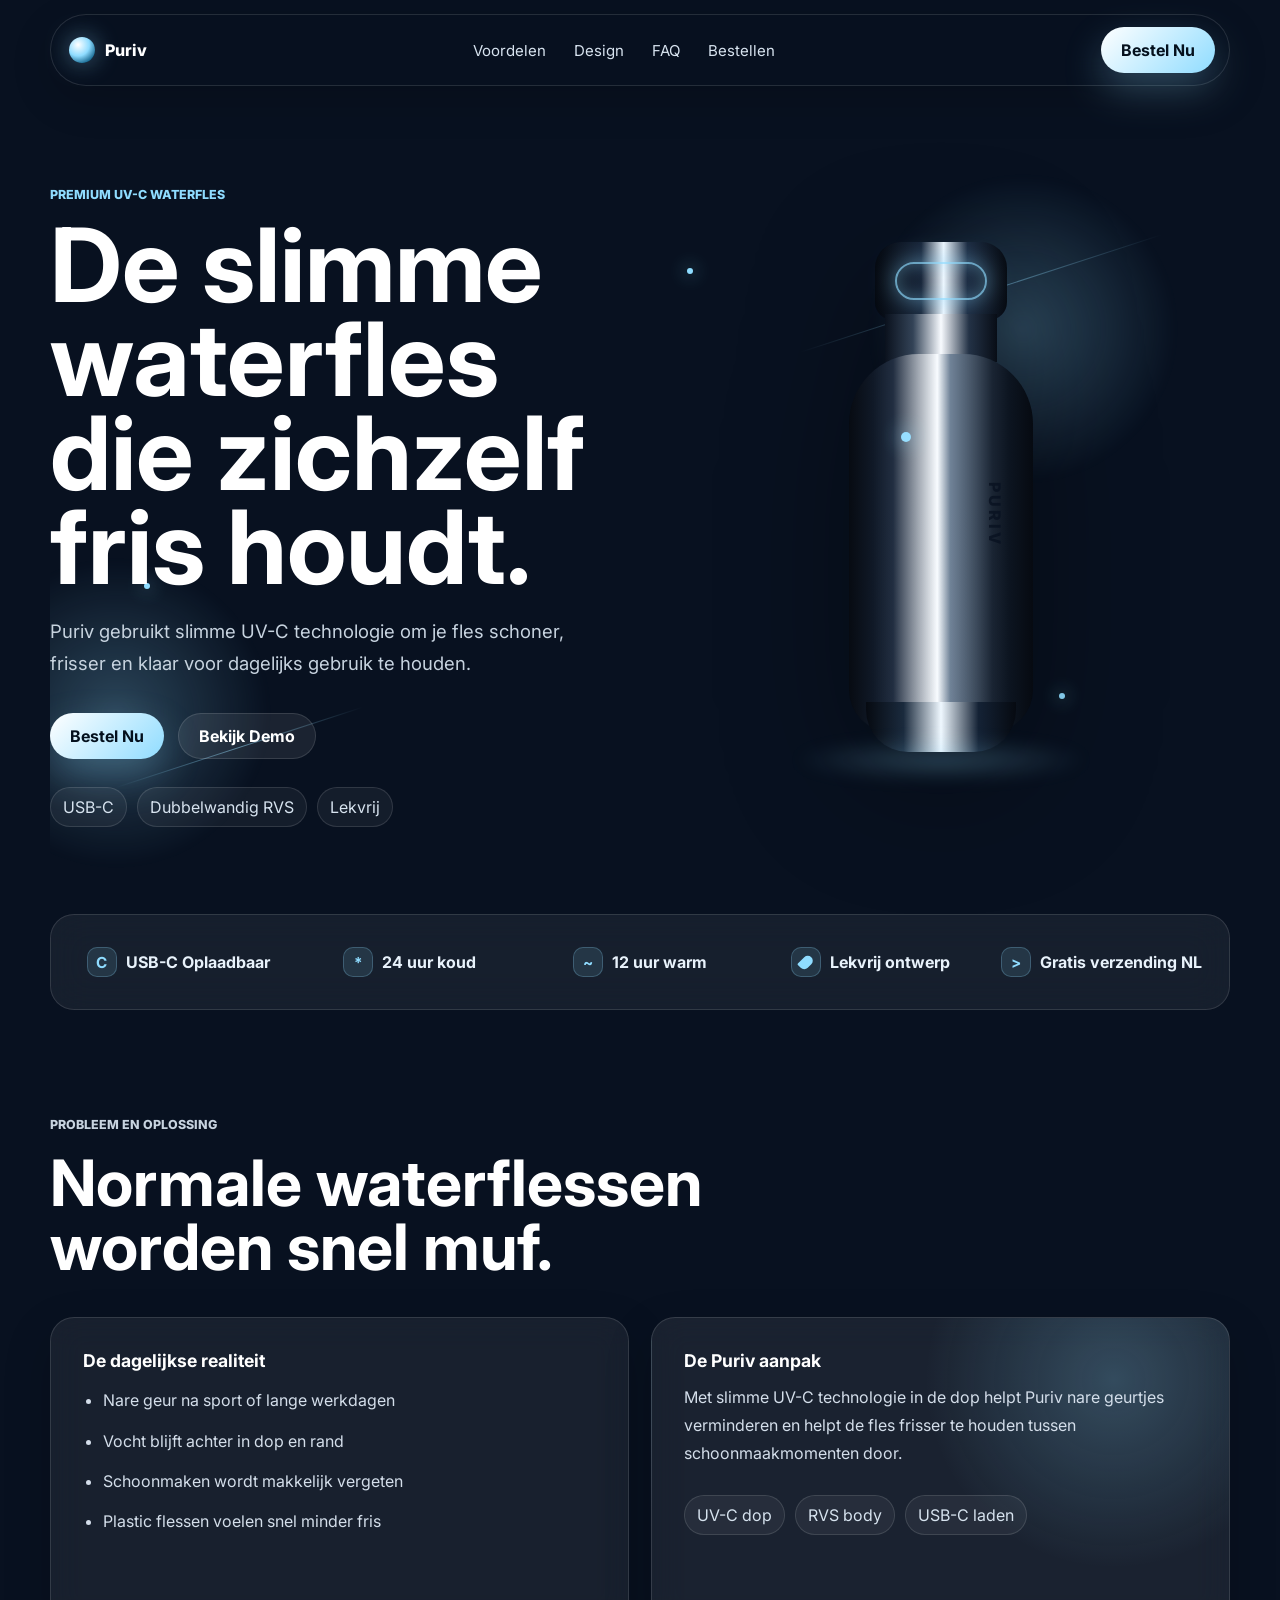
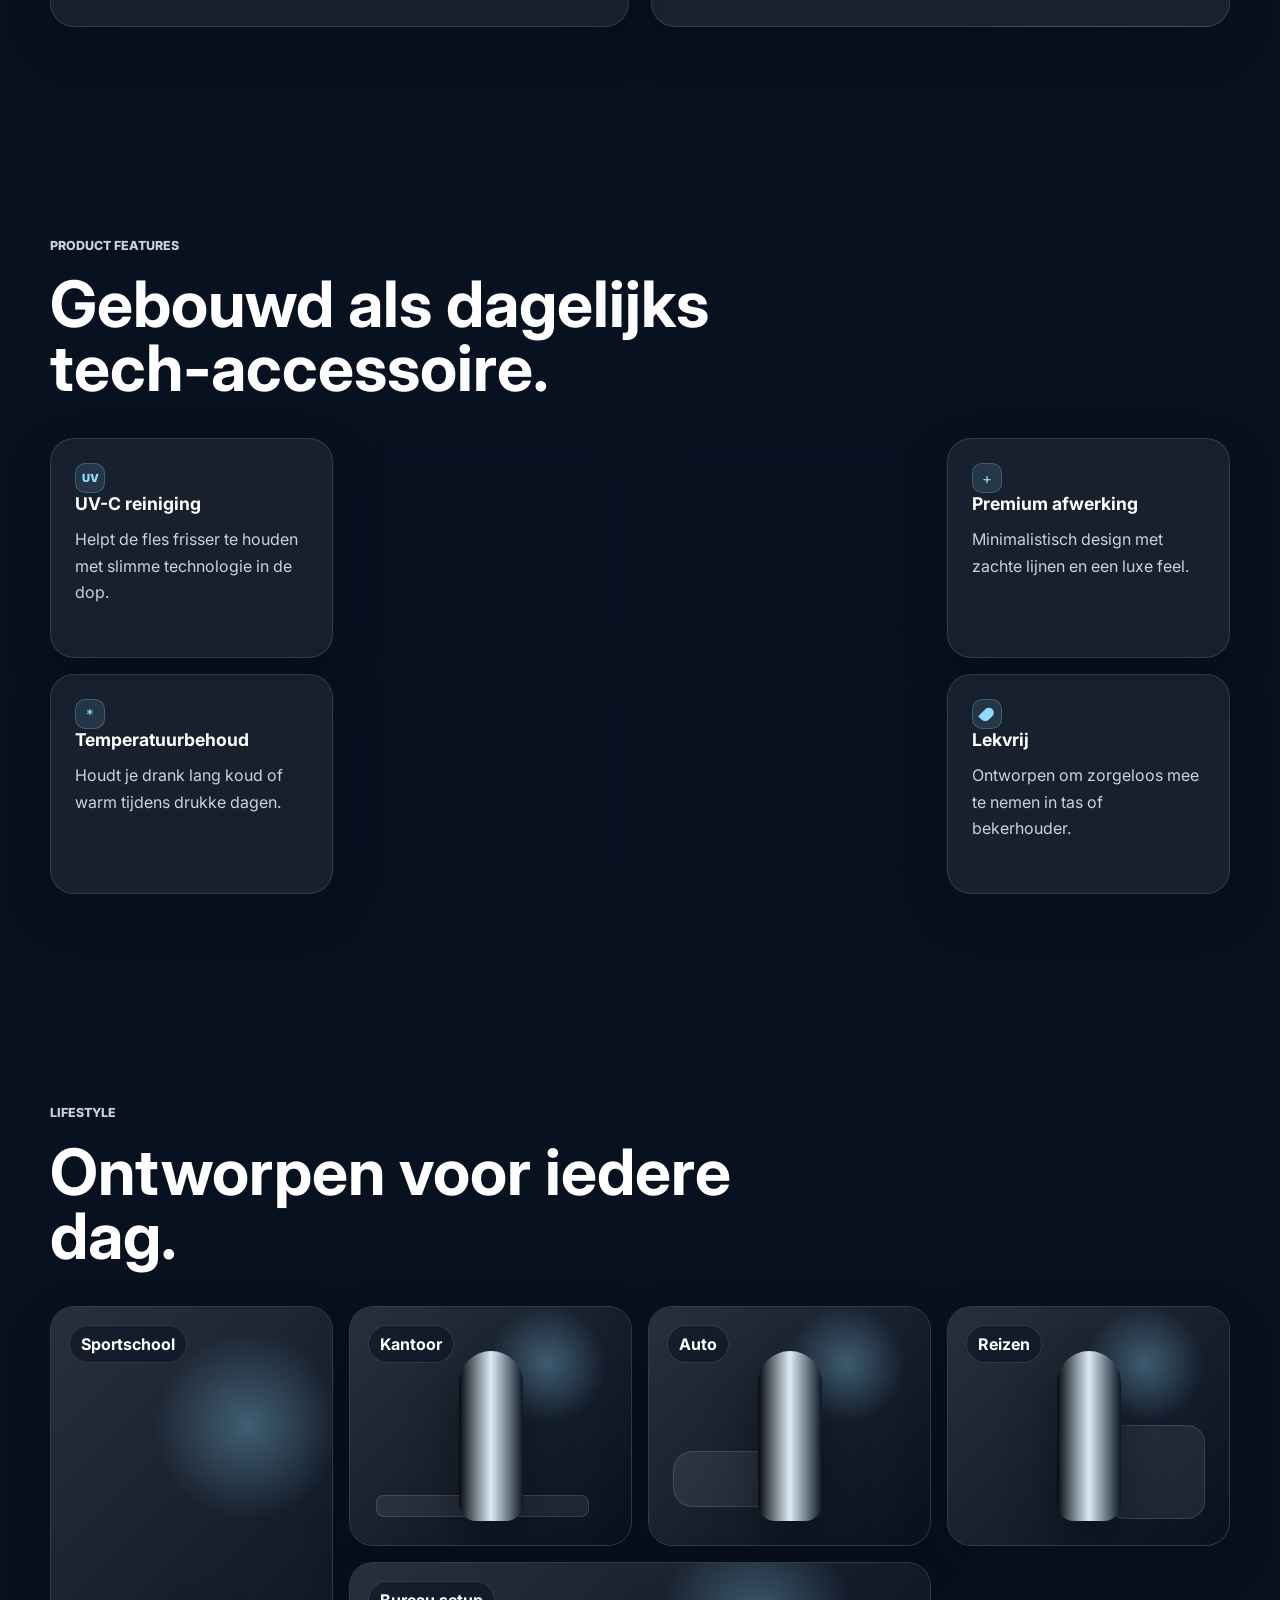
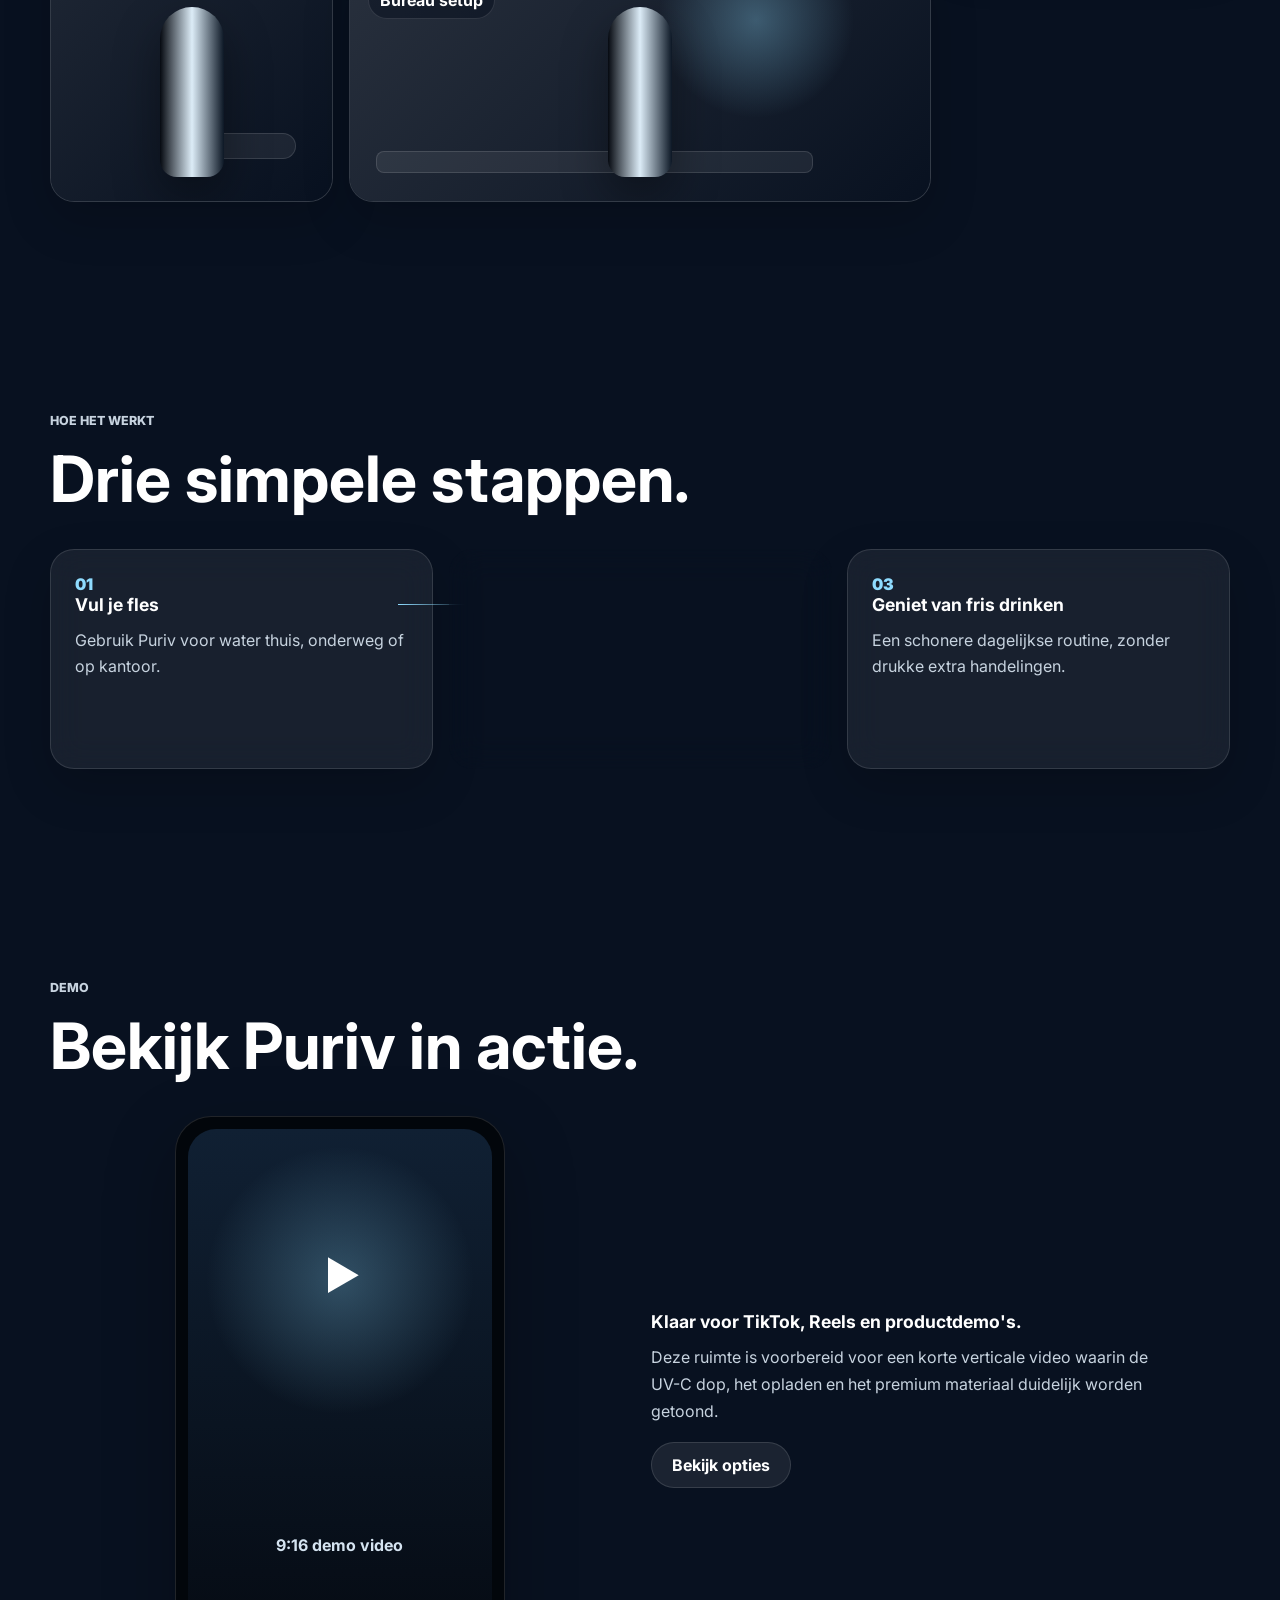
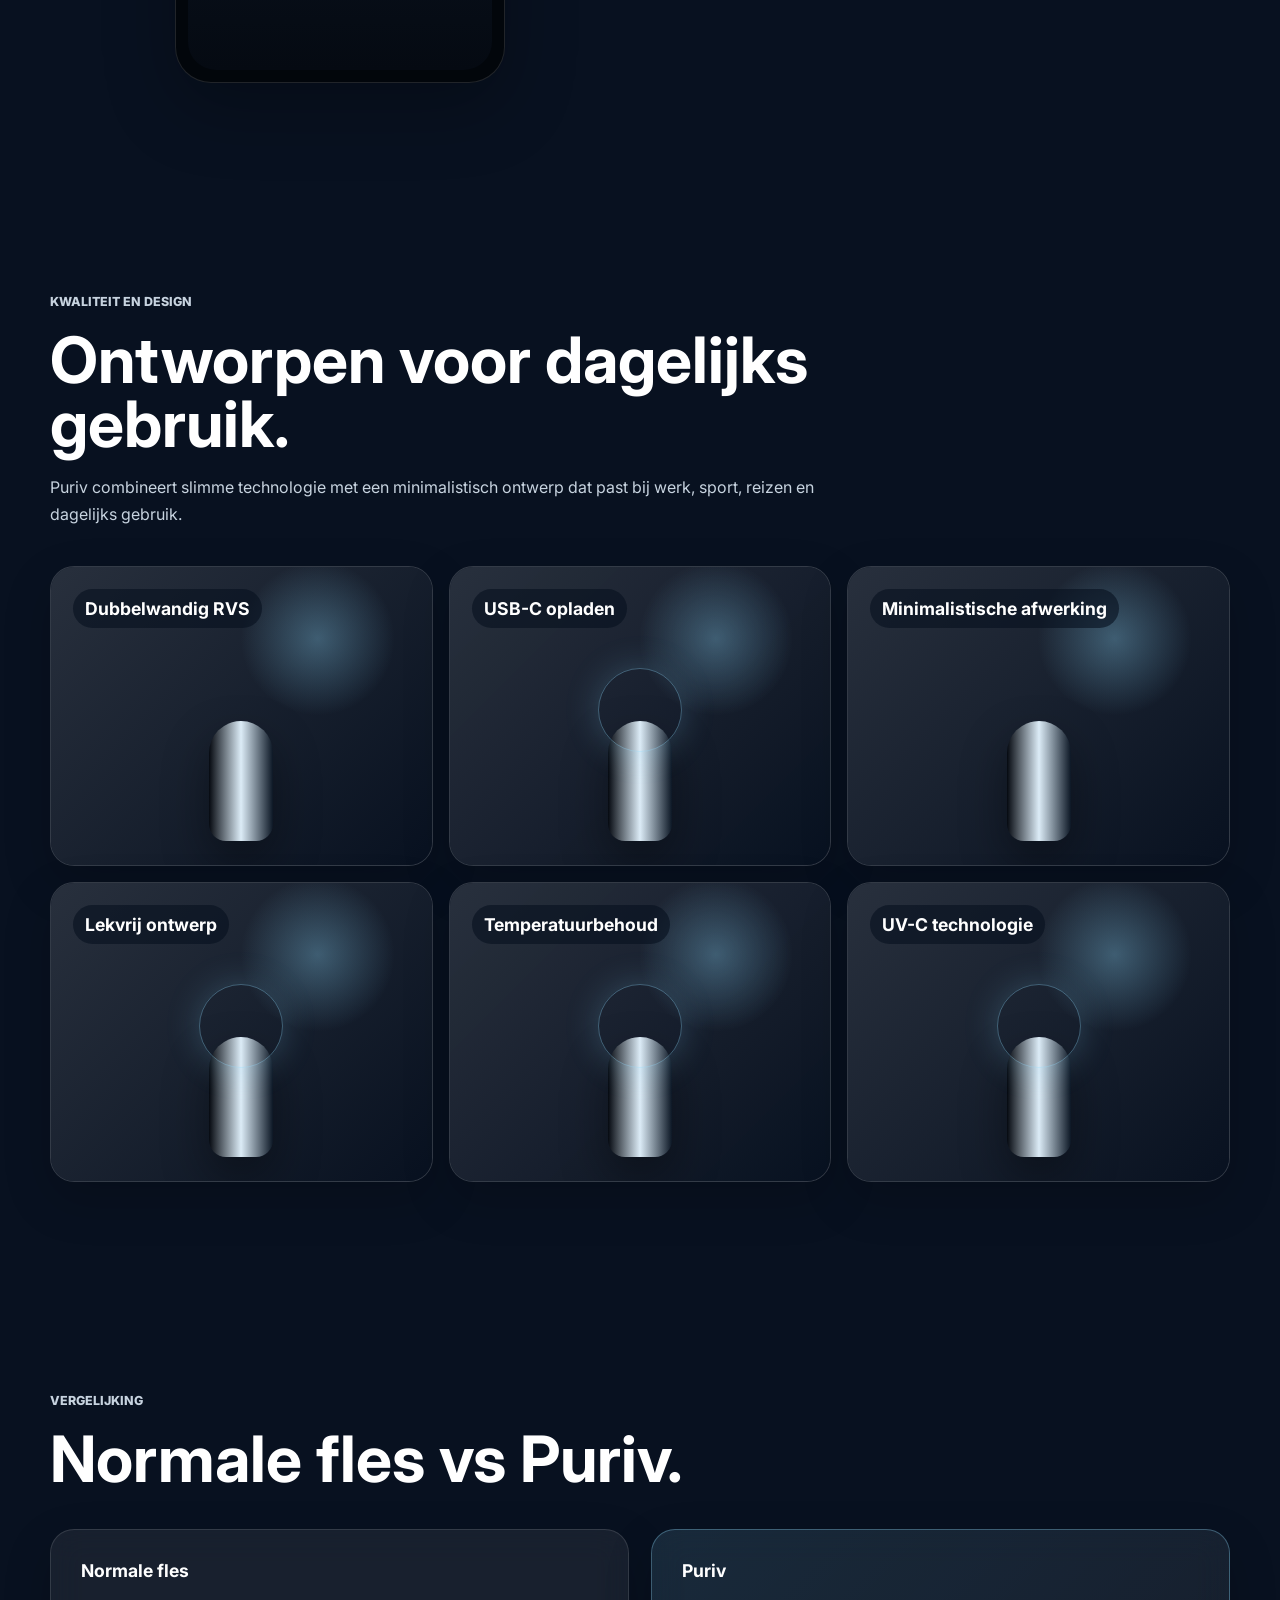
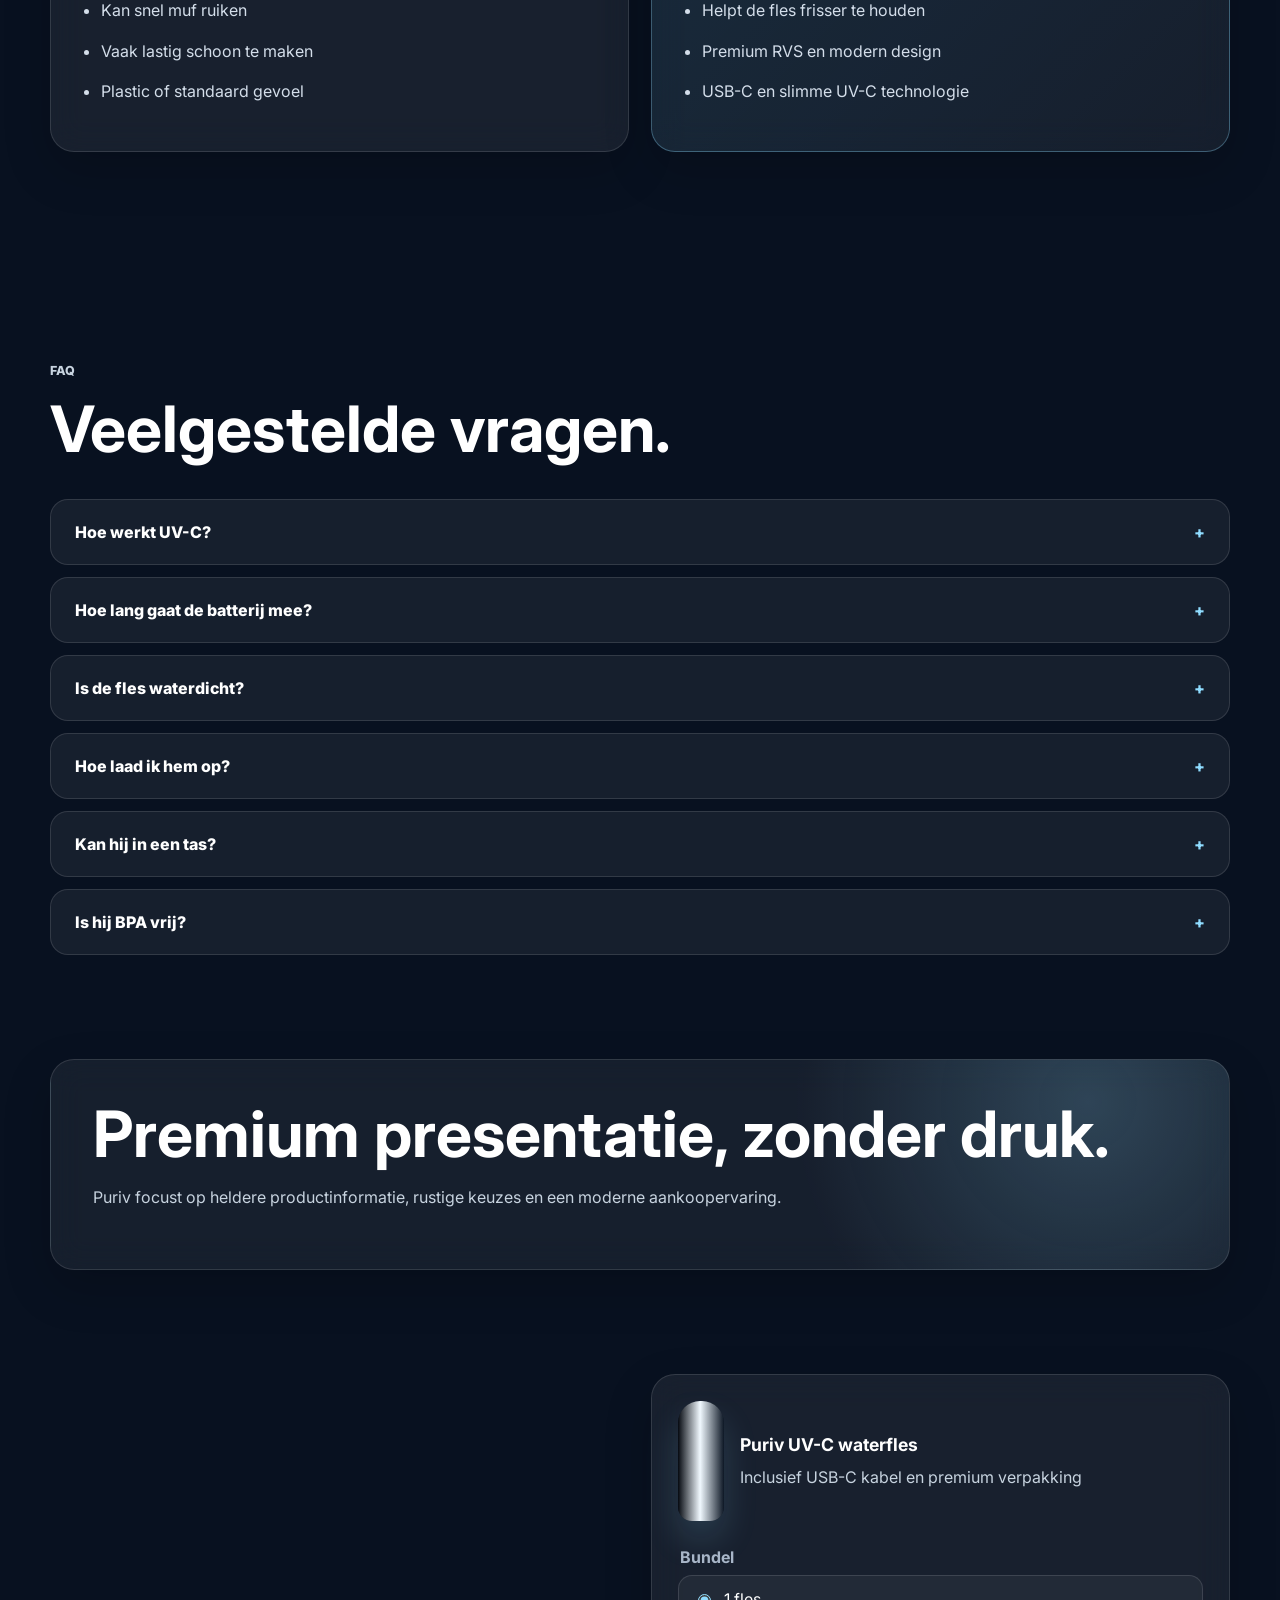
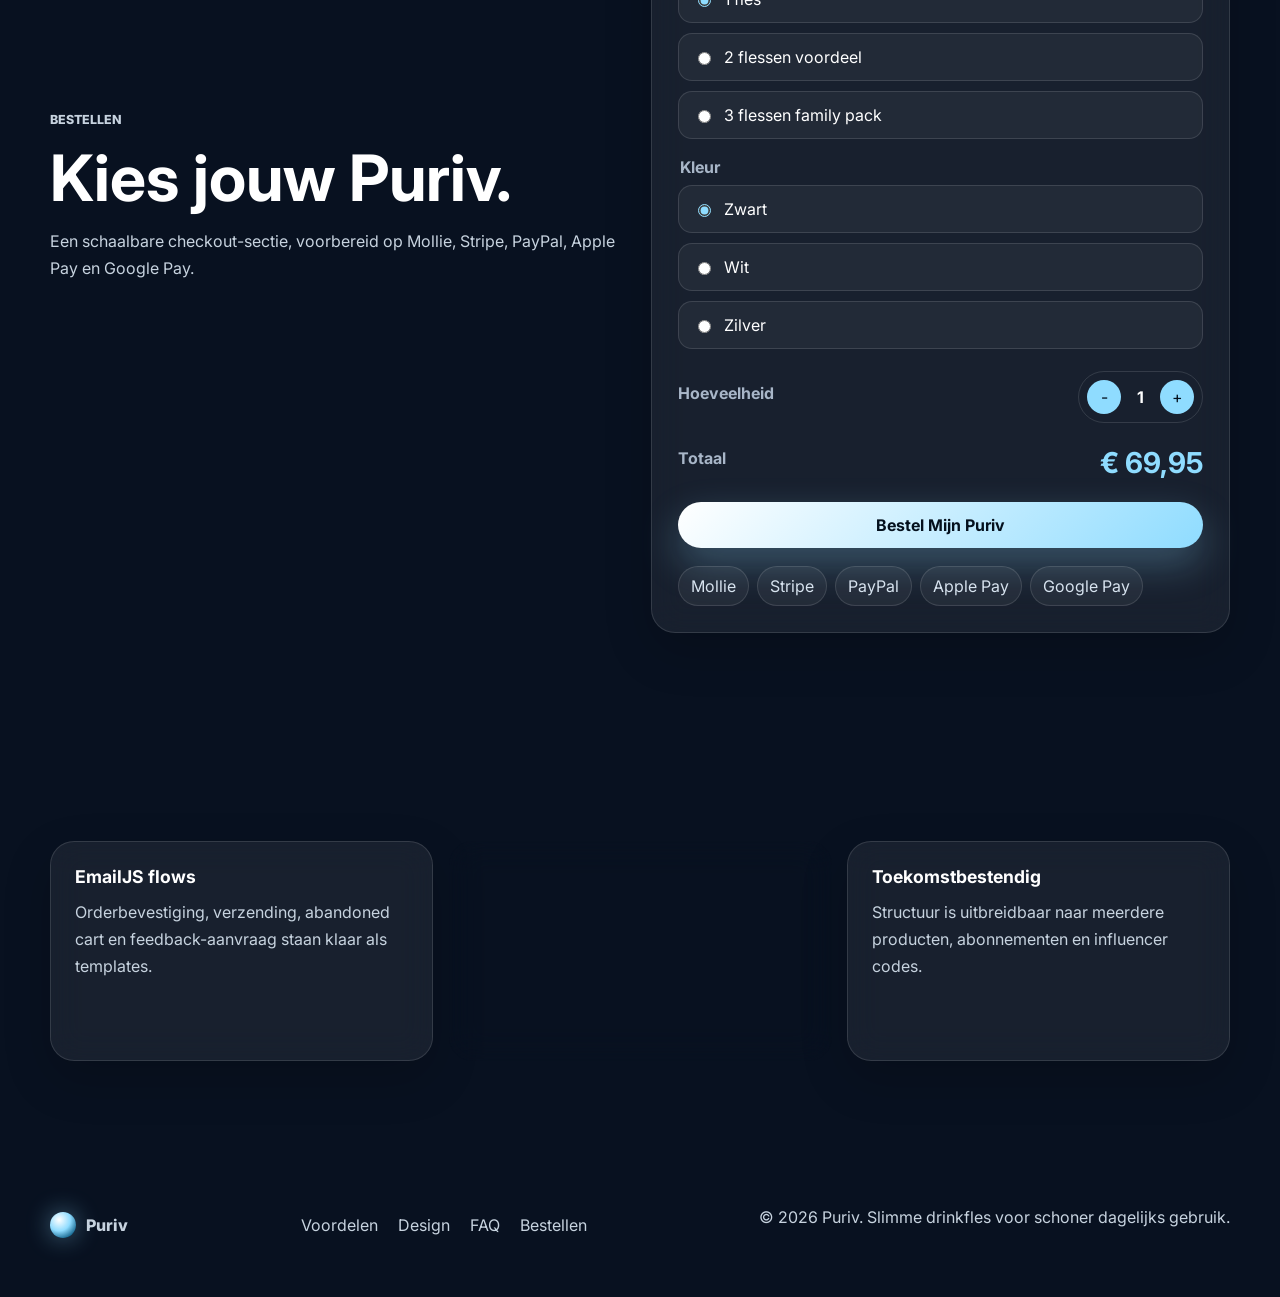
==== index.html @ ca348ac0 "Build Puriv one-product storefront" ====
<!doctype html>
<html lang="nl">
  <head>
    <meta charset="UTF-8" />
    <meta name="viewport" content="width=device-width, initial-scale=1.0" />
    <title>Puriv | Premium zelfreinigende UV waterfles</title>
    <meta
      name="description"
      content="Puriv is een premium slimme drinkfles met UV-C technologie, dubbelwandig RVS, USB-C opladen en temperatuurbehoud voor werk, sport en reizen."
    />
    <meta
      name="keywords"
      content="zelfreinigende waterfles, UV waterfles, slimme drinkfles, premium waterfles, waterfles met UV, slimme drinkfles sport"
    />
    <meta name="theme-color" content="#081120" />
    <meta property="og:title" content="Puriv | De slimme waterfles die zichzelf fris houdt" />
    <meta
      property="og:description"
      content="Een premium UV-C waterfles met dubbelwandig RVS, USB-C opladen en minimalistisch design."
    />
    <meta property="og:type" content="website" />
    <meta property="og:image" content="https://dummyimage.com/1200x630/081120/8fdcff&text=Puriv" />
    <link rel="preconnect" href="https://fonts.googleapis.com" />
    <link rel="preconnect" href="https://fonts.gstatic.com" crossorigin />
    <link
      href="https://fonts.googleapis.com/css2?family=Inter:wght@400;500;600;700;800&display=swap"
      rel="stylesheet"
    />
    <link rel="stylesheet" href="style.css" />
    <script type="application/ld+json">
      {
        "@context": "https://schema.org",
        "@type": "Product",
        "name": "Puriv UV-C waterfles",
        "brand": { "@type": "Brand", "name": "Puriv" },
        "description": "Premium slimme drinkfles met UV-C technologie, dubbelwandig RVS, USB-C opladen en temperatuurbehoud.",
        "material": "Dubbelwandig roestvrij staal",
        "offers": {
          "@type": "Offer",
          "priceCurrency": "EUR",
          "price": "69.95",
          "availability": "https://schema.org/InStock",
          "url": "https://puriv.nl/"
        }
      }
    </script>
  </head>
  <body>
    <div class="loader" aria-hidden="true">
      <div class="loader-mark">Puriv</div>
    </div>

    <header class="site-header" id="top">
      <a class="logo" href="#top" aria-label="Puriv home">
        <span class="logo-mark"></span>
        Puriv
      </a>
      <nav class="nav" aria-label="Hoofdnavigatie">
        <a href="#voordelen">Voordelen</a>
        <a href="#kwaliteit">Design</a>
        <a href="#faq">FAQ</a>
        <a href="#bestellen">Bestellen</a>
      </nav>
      <a class="header-cta" href="#bestellen">Bestel Nu</a>
      <button class="menu-toggle" type="button" aria-label="Menu openen" aria-expanded="false">
        <span></span>
        <span></span>
      </button>
    </header>

    <main>
      <section class="hero">
        <div class="hero-bg" aria-hidden="true">
          <span class="orb orb-one"></span>
          <span class="orb orb-two"></span>
          <span class="tech-line line-one"></span>
          <span class="tech-line line-two"></span>
          <span class="particle p1"></span>
          <span class="particle p2"></span>
          <span class="particle p3"></span>
        </div>
        <div class="hero-copy reveal">
          <p class="eyebrow">Premium UV-C waterfles</p>
          <h1>De slimme waterfles die zichzelf fris houdt.</h1>
          <p class="hero-text">
            Puriv gebruikt slimme UV-C technologie om je fles schoner, frisser en klaar voor
            dagelijks gebruik te houden.
          </p>
          <div class="hero-actions">
            <a class="btn btn-primary" href="#bestellen">Bestel Nu</a>
            <a class="btn btn-secondary" href="#demo">Bekijk Demo</a>
          </div>
          <div class="hero-notes">
            <span>USB-C</span>
            <span>Dubbelwandig RVS</span>
            <span>Lekvrij</span>
          </div>
        </div>
        <div class="hero-visual reveal" aria-label="Puriv productvisual">
          <div class="bottle-stage">
            <div class="bottle">
              <div class="cap">
                <span class="uv-ring"></span>
              </div>
              <div class="neck"></div>
              <div class="body">
                <span class="brand-vertical">PURIV</span>
                <span class="status-dot"></span>
              </div>
              <div class="base"></div>
            </div>
            <div class="reflection"></div>
          </div>
        </div>
      </section>

      <section class="trust-bar" aria-label="Belangrijke producteigenschappen">
        <div class="trust-item reveal">
          <span class="icon usb"></span>
          USB-C Oplaadbaar
        </div>
        <div class="trust-item reveal">
          <span class="icon snow"></span>
          24 uur koud
        </div>
        <div class="trust-item reveal">
          <span class="icon heat"></span>
          12 uur warm
        </div>
        <div class="trust-item reveal">
          <span class="icon drop"></span>
          Lekvrij ontwerp
        </div>
        <div class="trust-item reveal">
          <span class="icon ship"></span>
          Gratis verzending NL
        </div>
      </section>

      <section class="split-section" id="voordelen">
        <div class="section-heading reveal">
          <p class="eyebrow">Probleem en oplossing</p>
          <h2>Normale waterflessen worden snel muf.</h2>
        </div>
        <div class="split-grid">
          <article class="panel problem reveal">
            <h3>De dagelijkse realiteit</h3>
            <ul>
              <li>Nare geur na sport of lange werkdagen</li>
              <li>Vocht blijft achter in dop en rand</li>
              <li>Schoonmaken wordt makkelijk vergeten</li>
              <li>Plastic flessen voelen snel minder fris</li>
            </ul>
          </article>
          <article class="panel solution reveal">
            <h3>De Puriv aanpak</h3>
            <p>
              Met slimme UV-C technologie in de dop helpt Puriv nare geurtjes verminderen en helpt
              de fles frisser te houden tussen schoonmaakmomenten door.
            </p>
            <div class="mini-specs">
              <span>UV-C dop</span>
              <span>RVS body</span>
              <span>USB-C laden</span>
            </div>
          </article>
        </div>
      </section>

      <section class="features">
        <div class="section-heading reveal">
          <p class="eyebrow">Product features</p>
          <h2>Gebouwd als dagelijks tech-accessoire.</h2>
        </div>
        <div class="feature-grid">
          <article class="feature-card reveal">
            <span class="feature-icon uv"></span>
            <h3>UV-C reiniging</h3>
            <p>Helpt de fles frisser te houden met slimme technologie in de dop.</p>
          </article>
          <article class="feature-card reveal">
            <span class="feature-icon steel"></span>
            <h3>Dubbelwandig RVS</h3>
            <p>Stevig, premium en ontworpen voor temperatuurbehoud.</p>
          </article>
          <article class="feature-card reveal">
            <span class="feature-icon charge"></span>
            <h3>USB-C opladen</h3>
            <p>Snel en eenvoudig opladen met dezelfde kabel als moderne devices.</p>
          </article>
          <article class="feature-card reveal">
            <span class="feature-icon finish"></span>
            <h3>Premium afwerking</h3>
            <p>Minimalistisch design met zachte lijnen en een luxe feel.</p>
          </article>
          <article class="feature-card reveal">
            <span class="feature-icon temp"></span>
            <h3>Temperatuurbehoud</h3>
            <p>Houdt je drank lang koud of warm tijdens drukke dagen.</p>
          </article>
          <article class="feature-card reveal">
            <span class="feature-icon travel"></span>
            <h3>Reisklaar ontwerp</h3>
            <p>Geschikt voor werk, sport, school, reizen en in de auto.</p>
          </article>
          <article class="feature-card reveal">
            <span class="feature-icon silent"></span>
            <h3>Fluisterstil</h3>
            <p>Discrete bediening, zonder onnodige afleiding.</p>
          </article>
          <article class="feature-card reveal">
            <span class="feature-icon leak"></span>
            <h3>Lekvrij</h3>
            <p>Ontworpen om zorgeloos mee te nemen in tas of bekerhouder.</p>
          </article>
        </div>
      </section>

      <section class="lifestyle">
        <div class="section-heading reveal">
          <p class="eyebrow">Lifestyle</p>
          <h2>Ontworpen voor iedere dag.</h2>
        </div>
        <div class="lifestyle-grid">
          <article class="visual-block tall reveal">
            <span class="visual-label">Sportschool</span>
            <div class="visual-scene gym"></div>
          </article>
          <article class="visual-block reveal">
            <span class="visual-label">Kantoor</span>
            <div class="visual-scene office"></div>
          </article>
          <article class="visual-block reveal">
            <span class="visual-label">Auto</span>
            <div class="visual-scene car"></div>
          </article>
          <article class="visual-block reveal">
            <span class="visual-label">Reizen</span>
            <div class="visual-scene travel-scene"></div>
          </article>
          <article class="visual-block wide reveal">
            <span class="visual-label">Bureau setup</span>
            <div class="visual-scene desk"></div>
          </article>
        </div>
      </section>

      <section class="steps">
        <div class="section-heading reveal">
          <p class="eyebrow">Hoe het werkt</p>
          <h2>Drie simpele stappen.</h2>
        </div>
        <div class="step-grid">
          <article class="step reveal">
            <span class="step-number">01</span>
            <h3>Vul je fles</h3>
            <p>Gebruik Puriv voor water thuis, onderweg of op kantoor.</p>
          </article>
          <article class="step reveal">
            <span class="step-number">02</span>
            <h3>Activeer UV-modus</h3>
            <p>Start de slimme UV-C functie via de dop wanneer je wilt opfrissen.</p>
          </article>
          <article class="step reveal">
            <span class="step-number">03</span>
            <h3>Geniet van fris drinken</h3>
            <p>Een schonere dagelijkse routine, zonder drukke extra handelingen.</p>
          </article>
        </div>
      </section>

      <section class="video-section" id="demo">
        <div class="section-heading reveal">
          <p class="eyebrow">Demo</p>
          <h2>Bekijk Puriv in actie.</h2>
        </div>
        <div class="video-layout">
          <div class="phone-frame reveal">
            <div class="phone-video">
              <div class="play-button" aria-hidden="true"></div>
              <span>9:16 demo video</span>
            </div>
          </div>
          <div class="demo-copy reveal">
            <h3>Klaar voor TikTok, Reels en productdemo's.</h3>
            <p>
              Deze ruimte is voorbereid voor een korte verticale video waarin de UV-C dop, het
              opladen en het premium materiaal duidelijk worden getoond.
            </p>
            <a class="btn btn-secondary" href="#bestellen">Bekijk opties</a>
          </div>
        </div>
      </section>

      <section class="quality" id="kwaliteit">
        <div class="section-heading reveal">
          <p class="eyebrow">Kwaliteit en design</p>
          <h2>Ontworpen voor dagelijks gebruik.</h2>
          <p>
            Puriv combineert slimme technologie met een minimalistisch ontwerp dat past bij werk,
            sport, reizen en dagelijks gebruik.
          </p>
        </div>
        <div class="quality-grid">
          <article class="quality-card reveal">
            <div class="detail-render steel-render"></div>
            <h3>Dubbelwandig RVS</h3>
          </article>
          <article class="quality-card reveal">
            <div class="detail-render usb-render"></div>
            <h3>USB-C opladen</h3>
          </article>
          <article class="quality-card reveal">
            <div class="detail-render finish-render"></div>
            <h3>Minimalistische afwerking</h3>
          </article>
          <article class="quality-card reveal">
            <div class="detail-render leak-render"></div>
            <h3>Lekvrij ontwerp</h3>
          </article>
          <article class="quality-card reveal">
            <div class="detail-render temp-render"></div>
            <h3>Temperatuurbehoud</h3>
          </article>
          <article class="quality-card reveal">
            <div class="detail-render uv-render"></div>
            <h3>UV-C technologie</h3>
          </article>
        </div>
      </section>

      <section class="comparison">
        <div class="section-heading reveal">
          <p class="eyebrow">Vergelijking</p>
          <h2>Normale fles vs Puriv.</h2>
        </div>
        <div class="compare-grid">
          <article class="compare-card muted reveal">
            <h3>Normale fles</h3>
            <ul>
              <li>Kan snel muf ruiken</li>
              <li>Vaak lastig schoon te maken</li>
              <li>Plastic of standaard gevoel</li>
            </ul>
          </article>
          <article class="compare-card highlight reveal">
            <h3>Puriv</h3>
            <ul>
              <li>Helpt de fles frisser te houden</li>
              <li>Premium RVS en modern design</li>
              <li>USB-C en slimme UV-C technologie</li>
            </ul>
          </article>
        </div>
      </section>

      <section class="faq" id="faq">
        <div class="section-heading reveal">
          <p class="eyebrow">FAQ</p>
          <h2>Veelgestelde vragen.</h2>
        </div>
        <div class="faq-list">
          <button class="faq-item reveal" type="button">
            <span>Hoe werkt UV-C?</span>
            <small>UV-C licht in de dop ondersteunt een frissere flesroutine tussen normale reiniging door.</small>
          </button>
          <button class="faq-item reveal" type="button">
            <span>Hoe lang gaat de batterij mee?</span>
            <small>De batterij is ontworpen voor meerdere gebruiksmomenten en wordt opgeladen via USB-C.</small>
          </button>
          <button class="faq-item reveal" type="button">
            <span>Is de fles waterdicht?</span>
            <small>De fles is lekvrij ontworpen voor dagelijks meenemen. Dompel de dop niet langdurig onder.</small>
          </button>
          <button class="faq-item reveal" type="button">
            <span>Hoe laad ik hem op?</span>
            <small>Sluit de dop aan met een USB-C kabel en laad op via adapter, laptop of powerbank.</small>
          </button>
          <button class="faq-item reveal" type="button">
            <span>Kan hij in een tas?</span>
            <small>Ja, het lekvrije ontwerp is gemaakt voor tas, auto, werkplek en sportmomenten.</small>
          </button>
          <button class="faq-item reveal" type="button">
            <span>Is hij BPA vrij?</span>
            <small>Puriv gebruikt RVS voor de flesbody en is ontworpen zonder BPA in drinkcontactdelen.</small>
          </button>
        </div>
      </section>

      <section class="calm-notice reveal">
        <h2>Premium presentatie, zonder druk.</h2>
        <p>
          Puriv focust op heldere productinformatie, rustige keuzes en een moderne aankoopervaring.
        </p>
      </section>

      <section class="checkout" id="bestellen">
        <div class="checkout-copy reveal">
          <p class="eyebrow">Bestellen</p>
          <h2>Kies jouw Puriv.</h2>
          <p>
            Een schaalbare checkout-sectie, voorbereid op Mollie, Stripe, PayPal, Apple Pay en
            Google Pay.
          </p>
        </div>
        <div class="checkout-card reveal">
          <div class="product-summary">
            <div class="mini-bottle" aria-hidden="true"></div>
            <div>
              <h3>Puriv UV-C waterfles</h3>
              <p>Inclusief USB-C kabel en premium verpakking</p>
            </div>
          </div>

          <fieldset class="option-group">
            <legend>Bundel</legend>
            <label><input type="radio" name="bundle" value="1" checked /> 1 fles</label>
            <label><input type="radio" name="bundle" value="2" /> 2 flessen voordeel</label>
            <label><input type="radio" name="bundle" value="3" /> 3 flessen family pack</label>
          </fieldset>

          <fieldset class="option-group">
            <legend>Kleur</legend>
            <label><input type="radio" name="color" value="Zwart" checked /> Zwart</label>
            <label><input type="radio" name="color" value="Wit" /> Wit</label>
            <label><input type="radio" name="color" value="Zilver" /> Zilver</label>
          </fieldset>

          <div class="quantity-row">
            <span>Hoeveelheid</span>
            <div class="quantity-control">
              <button type="button" data-qty="minus" aria-label="Hoeveelheid verlagen">-</button>
              <strong id="quantity">1</strong>
              <button type="button" data-qty="plus" aria-label="Hoeveelheid verhogen">+</button>
            </div>
          </div>

          <div class="price-row">
            <span>Totaal</span>
            <strong id="price">EUR 69,95</strong>
          </div>

          <button class="btn btn-primary checkout-button" type="button">Bestel Mijn Puriv</button>

          <div class="payment-icons" aria-label="Betaalmethodes">
            <span>Mollie</span>
            <span>Stripe</span>
            <span>PayPal</span>
            <span>Apple Pay</span>
            <span>Google Pay</span>
          </div>
        </div>
      </section>

      <section class="tech-ready">
        <div class="ready-grid">
          <article class="ready-card reveal">
            <h3>EmailJS flows</h3>
            <p>Orderbevestiging, verzending, abandoned cart en feedback-aanvraag staan klaar als templates.</p>
          </article>
          <article class="ready-card reveal">
            <h3>Analytics-ready</h3>
            <p>Voorbereid voor TikTok Pixel, Meta Pixel, Microsoft Clarity en Google Analytics.</p>
          </article>
          <article class="ready-card reveal">
            <h3>Toekomstbestendig</h3>
            <p>Structuur is uitbreidbaar naar meerdere producten, abonnementen en influencer codes.</p>
          </article>
        </div>
      </section>
    </main>

    <footer class="footer">
      <a class="logo" href="#top"><span class="logo-mark"></span>Puriv</a>
      <div class="footer-links">
        <a href="#voordelen">Voordelen</a>
        <a href="#kwaliteit">Design</a>
        <a href="#faq">FAQ</a>
        <a href="#bestellen">Bestellen</a>
      </div>
      <p>© 2026 Puriv. Slimme drinkfles voor schoner dagelijks gebruik.</p>
    </footer>

    <template id="email-templates">
      <div data-template="order-confirmation">
        <h1>Bedankt voor je bestelling bij Puriv</h1>
        <p>Je order is ontvangen. We sturen een update zodra je pakket onderweg is.</p>
      </div>
      <div data-template="shipping">
        <h1>Je Puriv is onderweg</h1>
        <p>Je ontvangt de track & trace zodra deze actief is.</p>
      </div>
      <div data-template="abandoned-cart">
        <h1>Je Puriv staat nog klaar</h1>
        <p>Rond je bestelling af wanneer het jou uitkomt.</p>
      </div>
      <div data-template="feedback-request">
        <h1>Hoe bevalt Puriv?</h1>
        <p>Deel je ervaring wanneer je de fles een tijdje hebt gebruikt.</p>
      </div>
    </template>

    <script src="script.js" defer></script>
  </body>
</html>
---- style.css ----
:root {
  --navy: #081120;
  --ice: #8fdcff;
  --white: #ffffff;
  --soft: #f5f7fb;
  --muted: #a8b6c8;
  --line: rgba(255, 255, 255, 0.12);
  --glass: rgba(255, 255, 255, 0.08);
  --shadow: 0 24px 70px rgba(0, 0, 0, 0.28);
  --radius: 24px;
}

* {
  box-sizing: border-box;
}

html {
  scroll-behavior: smooth;
}

body {
  margin: 0;
  font-family: "Inter", system-ui, sans-serif;
  color: var(--white);
  background: var(--navy);
  letter-spacing: 0;
}

body.menu-open {
  overflow: hidden;
}

a {
  color: inherit;
  text-decoration: none;
}

button,
input {
  font: inherit;
}

.loader {
  position: fixed;
  inset: 0;
  z-index: 200;
  display: grid;
  place-items: center;
  background: var(--navy);
  transition: opacity 0.5s ease, visibility 0.5s ease;
}

.loader.hidden {
  opacity: 0;
  visibility: hidden;
}

.loader-mark {
  padding: 14px 22px;
  border: 1px solid rgba(143, 220, 255, 0.35);
  border-radius: 999px;
  color: var(--ice);
  box-shadow: 0 0 40px rgba(143, 220, 255, 0.18);
}

.site-header {
  position: sticky;
  top: 0;
  z-index: 100;
  display: flex;
  align-items: center;
  justify-content: space-between;
  width: min(1180px, calc(100% - 32px));
  margin: 14px auto 0;
  padding: 12px 14px 12px 18px;
  border: 1px solid var(--line);
  border-radius: 999px;
  background: rgba(8, 17, 32, 0.68);
  backdrop-filter: blur(18px);
  box-shadow: 0 14px 40px rgba(0, 0, 0, 0.18);
}

.logo {
  display: inline-flex;
  align-items: center;
  gap: 10px;
  font-weight: 800;
  letter-spacing: 0;
}

.logo-mark {
  width: 26px;
  height: 26px;
  border-radius: 50%;
  background: radial-gradient(circle at 35% 30%, var(--white), var(--ice) 45%, #1a6b93 78%);
  box-shadow: 0 0 24px rgba(143, 220, 255, 0.45);
}

.nav {
  display: flex;
  gap: 28px;
  color: #d7e3ef;
  font-size: 0.94rem;
}

.nav a {
  transition: color 0.2s ease;
}

.nav a:hover {
  color: var(--ice);
}

.header-cta,
.btn {
  display: inline-flex;
  align-items: center;
  justify-content: center;
  min-height: 46px;
  padding: 0 20px;
  border: 0;
  border-radius: 999px;
  cursor: pointer;
  font-weight: 700;
  transition: transform 0.2s ease, box-shadow 0.2s ease, background 0.2s ease;
}

.header-cta,
.btn-primary {
  color: #04101d;
  background: linear-gradient(135deg, var(--white), var(--ice));
  box-shadow: 0 16px 38px rgba(143, 220, 255, 0.28);
}

.btn-secondary {
  color: var(--white);
  border: 1px solid var(--line);
  background: var(--glass);
}

.header-cta:hover,
.btn:hover {
  transform: translateY(-2px);
}

.menu-toggle {
  display: none;
  width: 44px;
  height: 44px;
  border: 1px solid var(--line);
  border-radius: 50%;
  background: var(--glass);
}

.menu-toggle span {
  display: block;
  width: 18px;
  height: 2px;
  margin: 4px auto;
  background: var(--white);
}

.hero {
  position: relative;
  display: grid;
  grid-template-columns: 1.02fr 0.98fr;
  align-items: center;
  min-height: calc(100vh - 72px);
  width: min(1180px, calc(100% - 32px));
  margin: 0 auto;
  padding: 84px 0 70px;
  overflow: hidden;
}

.hero-bg {
  position: absolute;
  inset: 0;
  pointer-events: none;
}

.orb {
  position: absolute;
  width: 320px;
  height: 320px;
  border-radius: 50%;
  background: radial-gradient(circle, rgba(143, 220, 255, 0.26), transparent 68%);
  filter: blur(4px);
  animation: float 8s ease-in-out infinite;
}

.orb-one {
  right: 4%;
  top: 10%;
}

.orb-two {
  left: -8%;
  bottom: 5%;
  animation-delay: -2s;
}

.tech-line {
  position: absolute;
  height: 1px;
  background: linear-gradient(90deg, transparent, rgba(143, 220, 255, 0.5), transparent);
  transform: rotate(-18deg);
}

.line-one {
  width: 380px;
  right: 5%;
  top: 25%;
}

.line-two {
  width: 260px;
  left: 5%;
  bottom: 20%;
}

.particle {
  position: absolute;
  width: 6px;
  height: 6px;
  border-radius: 50%;
  background: var(--ice);
  box-shadow: 0 0 18px var(--ice);
  animation: particle 7s ease-in-out infinite;
}

.p1 {
  left: 54%;
  top: 22%;
}

.p2 {
  right: 14%;
  bottom: 26%;
  animation-delay: -1.6s;
}

.p3 {
  left: 8%;
  top: 60%;
  animation-delay: -3s;
}

.hero-copy,
.hero-visual {
  position: relative;
  z-index: 1;
}

.eyebrow {
  margin: 0 0 16px;
  color: var(--ice);
  font-size: 0.78rem;
  font-weight: 800;
  letter-spacing: 0;
  text-transform: uppercase;
}

h1,
h2,
h3,
p {
  margin-top: 0;
}

h1 {
  max-width: 690px;
  margin-bottom: 22px;
  font-size: clamp(3rem, 8vw, 6.9rem);
  line-height: 0.92;
  letter-spacing: 0;
}

h2 {
  margin-bottom: 18px;
  font-size: clamp(2rem, 5vw, 4.8rem);
  line-height: 1;
  letter-spacing: 0;
}

h3 {
  margin-bottom: 12px;
  font-size: 1.1rem;
}

.hero-text,
.section-heading p,
.demo-copy p,
.checkout-copy p,
.calm-notice p,
.ready-card p {
  color: #c7d3df;
  line-height: 1.7;
}

.hero-text {
  max-width: 560px;
  font-size: 1.16rem;
}

.hero-actions {
  display: flex;
  flex-wrap: wrap;
  gap: 14px;
  margin: 34px 0 28px;
}

.hero-notes {
  display: flex;
  flex-wrap: wrap;
  gap: 10px;
}

.hero-notes span,
.mini-specs span,
.payment-icons span {
  padding: 9px 12px;
  border: 1px solid var(--line);
  border-radius: 999px;
  color: #d7e3ef;
  background: rgba(255, 255, 255, 0.05);
}

.bottle-stage {
  position: relative;
  display: grid;
  place-items: center;
  min-height: 640px;
}

.bottle {
  position: relative;
  width: 184px;
  height: 530px;
  animation: bottleFloat 5s ease-in-out infinite;
  filter: drop-shadow(0 32px 62px rgba(0, 0, 0, 0.35));
}

.cap,
.neck,
.body,
.base {
  position: absolute;
  left: 50%;
  transform: translateX(-50%);
}

.cap {
  top: 0;
  width: 132px;
  height: 78px;
  border-radius: 26px 26px 18px 18px;
  background: linear-gradient(90deg, #050910, #172438 35%, #eef7ff 52%, #1b2a40 70%, #070b12);
}

.uv-ring {
  position: absolute;
  inset: 20px;
  border-radius: 999px;
  border: 2px solid rgba(143, 220, 255, 0.7);
  box-shadow: inset 0 0 18px rgba(143, 220, 255, 0.35), 0 0 24px rgba(143, 220, 255, 0.5);
}

.neck {
  top: 72px;
  width: 112px;
  height: 48px;
  background: linear-gradient(90deg, #0a111d, #334357, #f8fbff, #233246, #080d16);
}

.body {
  top: 112px;
  width: 184px;
  height: 378px;
  border-radius: 70px 70px 42px 42px;
  background:
    linear-gradient(90deg, #070b12 0%, #172438 24%, #f7fbff 48%, #5b7088 55%, #111c2b 78%, #060a11 100%),
    linear-gradient(180deg, rgba(143, 220, 255, 0.2), transparent);
  overflow: hidden;
}

.body::after {
  content: "";
  position: absolute;
  inset: 0 24px;
  background: linear-gradient(90deg, transparent, rgba(255, 255, 255, 0.3), transparent);
  opacity: 0.5;
}

.brand-vertical {
  position: absolute;
  right: 28px;
  top: 128px;
  writing-mode: vertical-rl;
  color: rgba(8, 17, 32, 0.78);
  font-weight: 800;
  letter-spacing: 0.18em;
  z-index: 1;
}

.status-dot {
  position: absolute;
  left: 52px;
  top: 78px;
  width: 10px;
  height: 10px;
  border-radius: 50%;
  background: var(--ice);
  box-shadow: 0 0 20px var(--ice);
}

.base {
  bottom: 20px;
  width: 150px;
  height: 50px;
  border-radius: 0 0 42px 42px;
  background: linear-gradient(90deg, #060a11, #1a2a3d, #eff8ff, #142235, #060a11);
}

.reflection {
  position: absolute;
  bottom: 45px;
  width: 300px;
  height: 44px;
  border-radius: 50%;
  background: radial-gradient(ellipse, rgba(143, 220, 255, 0.26), transparent 70%);
  filter: blur(8px);
}

.trust-bar,
section {
  width: min(1180px, calc(100% - 32px));
  margin: 0 auto;
}

.trust-bar {
  display: grid;
  grid-template-columns: repeat(5, 1fr);
  gap: 12px;
  padding: 18px;
  border: 1px solid var(--line);
  border-radius: var(--radius);
  background: rgba(255, 255, 255, 0.06);
  backdrop-filter: blur(18px);
}

.trust-item {
  display: flex;
  align-items: center;
  justify-content: center;
  gap: 9px;
  min-height: 58px;
  color: #e8f2fb;
  font-weight: 700;
}

.icon,
.feature-icon {
  display: inline-grid;
  place-items: center;
  width: 30px;
  height: 30px;
  border-radius: 10px;
  background: rgba(143, 220, 255, 0.12);
  box-shadow: inset 0 0 0 1px rgba(143, 220, 255, 0.24);
}

.icon::before,
.feature-icon::before {
  color: var(--ice);
  font-size: 0.95rem;
}

.usb::before,
.charge::before {
  content: "C";
}

.snow::before,
.temp::before {
  content: "*";
}

.heat::before {
  content: "~";
}

.drop::before,
.leak::before {
  content: "";
  width: 10px;
  height: 15px;
  border-radius: 10px 10px 10px 2px;
  background: var(--ice);
  transform: rotate(45deg);
}

.ship::before,
.travel::before {
  content: ">";
}

.uv::before {
  content: "UV";
  font-size: 0.7rem;
  font-weight: 900;
}

.steel::before {
  content: "";
  width: 16px;
  height: 16px;
  border-radius: 50%;
  border: 2px solid var(--ice);
}

.finish::before {
  content: "+";
}

.silent::before {
  content: "··";
}

section {
  padding: 104px 0;
}

.section-heading {
  max-width: 780px;
  margin-bottom: 38px;
}

.split-grid,
.compare-grid,
.video-layout,
.checkout {
  display: grid;
  grid-template-columns: repeat(2, minmax(0, 1fr));
  gap: 22px;
  align-items: stretch;
}

.panel,
.feature-card,
.quality-card,
.compare-card,
.checkout-card,
.ready-card,
.step,
.visual-block,
.calm-notice {
  border: 1px solid var(--line);
  border-radius: var(--radius);
  background: rgba(255, 255, 255, 0.065);
  box-shadow: 0 18px 48px rgba(0, 0, 0, 0.18);
  backdrop-filter: blur(16px);
}

.panel {
  min-height: 310px;
  padding: 32px;
}

.panel ul,
.compare-card ul {
  display: grid;
  gap: 14px;
  padding-left: 20px;
  color: #d4deea;
  line-height: 1.65;
}

.solution {
  background:
    radial-gradient(circle at 80% 20%, rgba(143, 220, 255, 0.22), transparent 36%),
    rgba(255, 255, 255, 0.075);
}

.solution p {
  color: #d4deea;
  line-height: 1.75;
}

.mini-specs {
  display: flex;
  flex-wrap: wrap;
  gap: 10px;
  margin-top: 28px;
}

.feature-grid,
.quality-grid,
.ready-grid,
.step-grid {
  display: grid;
  grid-template-columns: repeat(4, minmax(0, 1fr));
  gap: 16px;
}

.feature-card,
.ready-card,
.step {
  min-height: 220px;
  padding: 24px;
  transition: transform 0.25s ease, border-color 0.25s ease, box-shadow 0.25s ease;
}

.feature-card:hover,
.quality-card:hover,
.ready-card:hover,
.step:hover {
  transform: translateY(-6px);
  border-color: rgba(143, 220, 255, 0.38);
  box-shadow: 0 24px 70px rgba(143, 220, 255, 0.13);
}

.feature-card p,
.step p {
  color: #c7d3df;
  line-height: 1.65;
}

.lifestyle-grid {
  display: grid;
  grid-template-columns: repeat(4, 1fr);
  grid-auto-rows: 240px;
  gap: 16px;
}

.visual-block {
  position: relative;
  overflow: hidden;
  padding: 18px;
}

.visual-block.tall {
  grid-row: span 2;
}

.visual-block.wide {
  grid-column: span 2;
}

.visual-label {
  position: relative;
  z-index: 2;
  display: inline-flex;
  padding: 8px 11px;
  border: 1px solid var(--line);
  border-radius: 999px;
  background: rgba(8, 17, 32, 0.52);
  font-weight: 700;
}

.visual-scene,
.detail-render {
  position: absolute;
  inset: 0;
  background:
    radial-gradient(circle at 70% 24%, rgba(143, 220, 255, 0.32), transparent 22%),
    linear-gradient(135deg, rgba(255, 255, 255, 0.13), rgba(8, 17, 32, 0.2)),
    var(--navy);
}

.visual-scene::after,
.detail-render::after {
  content: "";
  position: absolute;
  left: 50%;
  bottom: 24px;
  width: 64px;
  height: 170px;
  border-radius: 34px 34px 18px 18px;
  background: linear-gradient(90deg, #050910, #dcecf7 50%, #0c1725);
  transform: translateX(-50%);
  box-shadow: 0 20px 46px rgba(0, 0, 0, 0.35);
}

.gym::before,
.office::before,
.car::before,
.travel-scene::before,
.desk::before {
  content: "";
  position: absolute;
  border: 1px solid rgba(255, 255, 255, 0.12);
  background: rgba(255, 255, 255, 0.07);
}

.gym::before {
  right: 36px;
  bottom: 42px;
  width: 120px;
  height: 24px;
  border-radius: 999px;
}

.office::before,
.desk::before {
  left: 26px;
  bottom: 28px;
  width: 75%;
  height: 20px;
  border-radius: 8px;
}

.car::before {
  left: 24px;
  bottom: 38px;
  width: 130px;
  height: 54px;
  border-radius: 20px;
}

.travel-scene::before {
  right: 24px;
  bottom: 26px;
  width: 96px;
  height: 92px;
  border-radius: 18px;
}

.step-grid {
  grid-template-columns: repeat(3, 1fr);
}

.step {
  position: relative;
}

.step::after {
  content: "";
  position: absolute;
  top: 54px;
  right: -34px;
  width: 68px;
  height: 1px;
  background: linear-gradient(90deg, var(--ice), transparent);
}

.step:last-child::after {
  display: none;
}

.step-number {
  color: var(--ice);
  font-weight: 900;
}

.phone-frame {
  justify-self: center;
  width: min(330px, 100%);
  padding: 12px;
  border: 1px solid var(--line);
  border-radius: 36px;
  background: #02060b;
  box-shadow: var(--shadow);
}

.phone-video {
  display: grid;
  place-items: center;
  aspect-ratio: 9 / 16;
  border-radius: 28px;
  background:
    radial-gradient(circle at 50% 28%, rgba(143, 220, 255, 0.28), transparent 32%),
    linear-gradient(180deg, #102033, #050a12);
}

.play-button {
  width: 64px;
  height: 64px;
  border-radius: 50%;
  background: var(--white);
  clip-path: polygon(32% 22%, 32% 78%, 80% 50%);
}

.phone-video span {
  color: #d5e4f1;
  font-weight: 700;
}

.demo-copy {
  align-self: center;
  max-width: 520px;
}

.quality-grid {
  grid-template-columns: repeat(3, 1fr);
}

.quality-card {
  position: relative;
  min-height: 300px;
  overflow: hidden;
  padding: 22px;
}

.quality-card h3 {
  position: relative;
  z-index: 2;
  width: fit-content;
  padding: 9px 12px;
  border-radius: 999px;
  background: rgba(8, 17, 32, 0.62);
}

.detail-render::after {
  height: 120px;
}

.usb-render::before,
.leak-render::before,
.temp-render::before,
.uv-render::before {
  content: "";
  position: absolute;
  left: 50%;
  top: 48%;
  z-index: 2;
  width: 82px;
  height: 82px;
  border: 1px solid rgba(143, 220, 255, 0.34);
  border-radius: 50%;
  transform: translate(-50%, -50%);
  box-shadow: 0 0 34px rgba(143, 220, 255, 0.22);
}

.compare-card {
  padding: 30px;
}

.compare-card.highlight {
  border-color: rgba(143, 220, 255, 0.32);
  background: linear-gradient(135deg, rgba(143, 220, 255, 0.12), rgba(255, 255, 255, 0.06));
}

.faq-list {
  display: grid;
  gap: 12px;
}

.faq-item {
  width: 100%;
  padding: 22px 24px;
  border: 1px solid var(--line);
  border-radius: 18px;
  color: var(--white);
  text-align: left;
  background: rgba(255, 255, 255, 0.06);
  cursor: pointer;
}

.faq-item span {
  display: flex;
  justify-content: space-between;
  gap: 16px;
  font-weight: 800;
}

.faq-item span::after {
  content: "+";
  color: var(--ice);
}

.faq-item small {
  display: block;
  max-height: 0;
  overflow: hidden;
  color: #c7d3df;
  line-height: 1.65;
  transition: max-height 0.25s ease, margin-top 0.25s ease;
}

.faq-item.open span::after {
  content: "-";
}

.faq-item.open small {
  max-height: 160px;
  margin-top: 12px;
}

.calm-notice {
  padding: 42px;
  background:
    radial-gradient(circle at 88% 20%, rgba(143, 220, 255, 0.2), transparent 28%),
    rgba(255, 255, 255, 0.06);
}

.checkout {
  align-items: center;
}

.checkout-card {
  padding: 26px;
}

.product-summary {
  display: flex;
  gap: 16px;
  align-items: center;
  margin-bottom: 26px;
}

.mini-bottle {
  width: 46px;
  height: 120px;
  border-radius: 22px 22px 14px 14px;
  background: linear-gradient(90deg, #050910, #f1f9ff 48%, #0d1725);
  box-shadow: 0 18px 34px rgba(143, 220, 255, 0.15);
}

.product-summary p {
  margin-bottom: 0;
  color: #c7d3df;
}

.option-group {
  display: grid;
  gap: 10px;
  margin: 18px 0;
  padding: 0;
  border: 0;
}

.option-group legend,
.quantity-row span,
.price-row span {
  margin-bottom: 8px;
  color: var(--muted);
  font-weight: 700;
}

.option-group label {
  display: flex;
  align-items: center;
  gap: 10px;
  min-height: 48px;
  padding: 0 14px;
  border: 1px solid var(--line);
  border-radius: 14px;
  cursor: pointer;
  background: rgba(255, 255, 255, 0.045);
}

.option-group input {
  accent-color: var(--ice);
}

.quantity-row,
.price-row {
  display: flex;
  align-items: center;
  justify-content: space-between;
  gap: 14px;
  margin: 22px 0;
}

.quantity-control {
  display: inline-flex;
  align-items: center;
  gap: 16px;
  padding: 8px;
  border: 1px solid var(--line);
  border-radius: 999px;
}

.quantity-control button {
  width: 34px;
  height: 34px;
  border: 0;
  border-radius: 50%;
  color: #04101d;
  background: var(--ice);
  cursor: pointer;
}

.price-row strong {
  color: var(--ice);
  font-size: 1.8rem;
}

.checkout-button {
  width: 100%;
}

.payment-icons {
  display: flex;
  flex-wrap: wrap;
  gap: 8px;
  margin-top: 18px;
}

.ready-grid {
  grid-template-columns: repeat(3, 1fr);
}

.footer {
  display: flex;
  align-items: center;
  justify-content: space-between;
  gap: 24px;
  width: min(1180px, calc(100% - 32px));
  margin: 0 auto;
  padding: 42px 0 54px;
  color: #c7d3df;
}

.footer-links {
  display: flex;
  gap: 20px;
}

.reveal {
  opacity: 0;
  transform: translateY(24px);
  transition: opacity 0.7s ease, transform 0.7s ease;
}

.reveal.visible {
  opacity: 1;
  transform: translateY(0);
}

@keyframes bottleFloat {
  0%,
  100% {
    transform: translateY(0);
  }
  50% {
    transform: translateY(-18px);
  }
}

@keyframes float {
  0%,
  100% {
    transform: translate3d(0, 0, 0);
  }
  50% {
    transform: translate3d(18px, -22px, 0);
  }
}

@keyframes particle {
  0%,
  100% {
    transform: translateY(0);
    opacity: 0.5;
  }
  50% {
    transform: translateY(-26px);
    opacity: 1;
  }
}

@media (max-width: 980px) {
  .nav,
  .header-cta {
    display: none;
  }

  .menu-toggle {
    display: block;
  }

  .nav.open {
    position: fixed;
    inset: 82px 16px auto;
    display: grid;
    gap: 0;
    padding: 14px;
    border: 1px solid var(--line);
    border-radius: 22px;
    background: rgba(8, 17, 32, 0.96);
  }

  .nav.open a {
    padding: 16px;
  }

  .hero,
  .split-grid,
  .compare-grid,
  .video-layout,
  .checkout {
    grid-template-columns: 1fr;
  }

  .hero {
    padding-top: 62px;
  }

  .bottle-stage {
    min-height: 520px;
  }

  .trust-bar,
  .feature-grid,
  .quality-grid,
  .ready-grid,
  .step-grid {
    grid-template-columns: repeat(2, 1fr);
  }

  .lifestyle-grid {
    grid-template-columns: repeat(2, 1fr);
  }

  .step::after {
    display: none;
  }
}

@media (max-width: 640px) {
  .site-header,
  .hero,
  .trust-bar,
  section,
  .footer {
    width: min(100% - 22px, 1180px);
  }

  h1 {
    font-size: 3.2rem;
  }

  h2 {
    font-size: 2.35rem;
  }

  .hero {
    min-height: auto;
    padding-bottom: 34px;
  }

  .hero-actions,
  .btn {
    width: 100%;
  }

  .trust-bar,
  .feature-grid,
  .quality-grid,
  .ready-grid,
  .step-grid,
  .lifestyle-grid {
    grid-template-columns: 1fr;
  }

  .visual-block.tall,
  .visual-block.wide {
    grid-row: auto;
    grid-column: auto;
  }

  .bottle {
    width: 146px;
    height: 430px;
  }

  .cap {
    width: 110px;
  }

  .neck {
    width: 92px;
  }

  .body {
    width: 146px;
    height: 308px;
  }

  .base {
    width: 122px;
  }

  .footer {
    flex-direction: column;
    align-items: flex-start;
  }

  .footer-links {
    flex-wrap: wrap;
  }
}
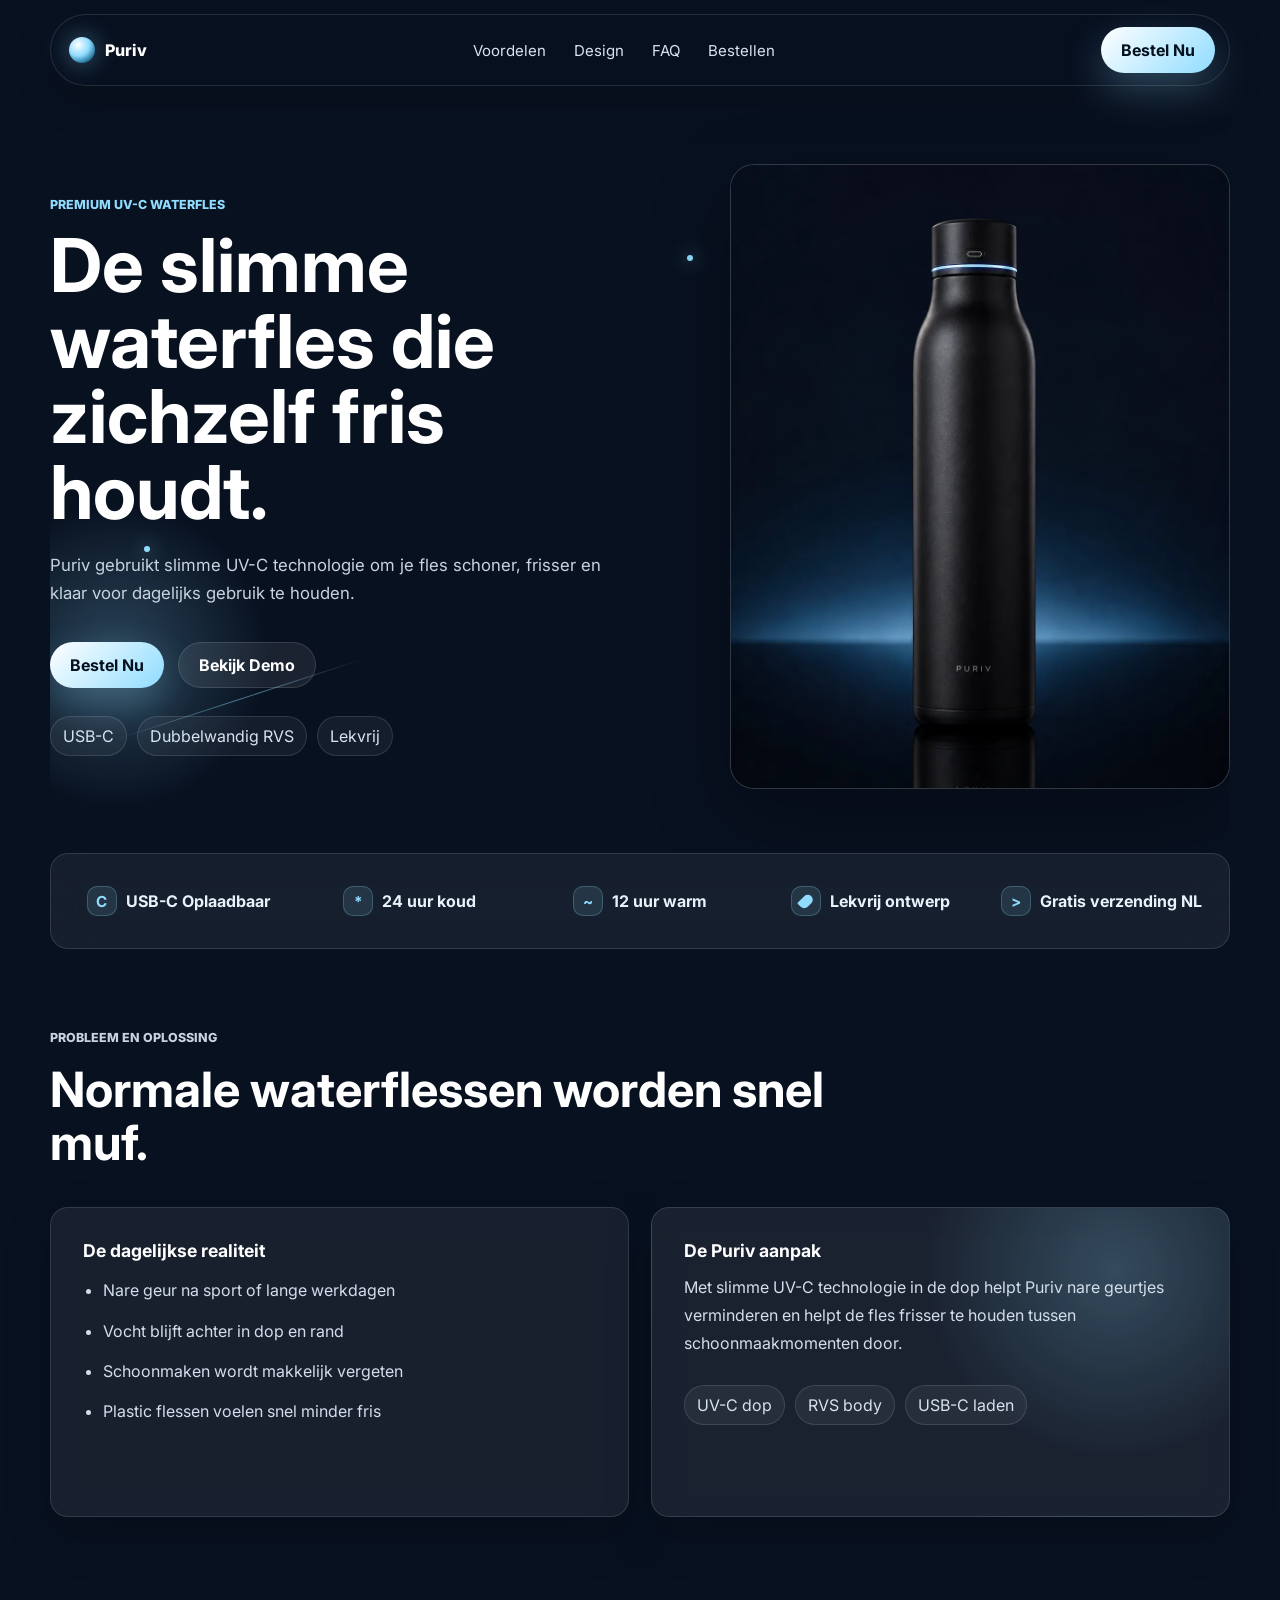
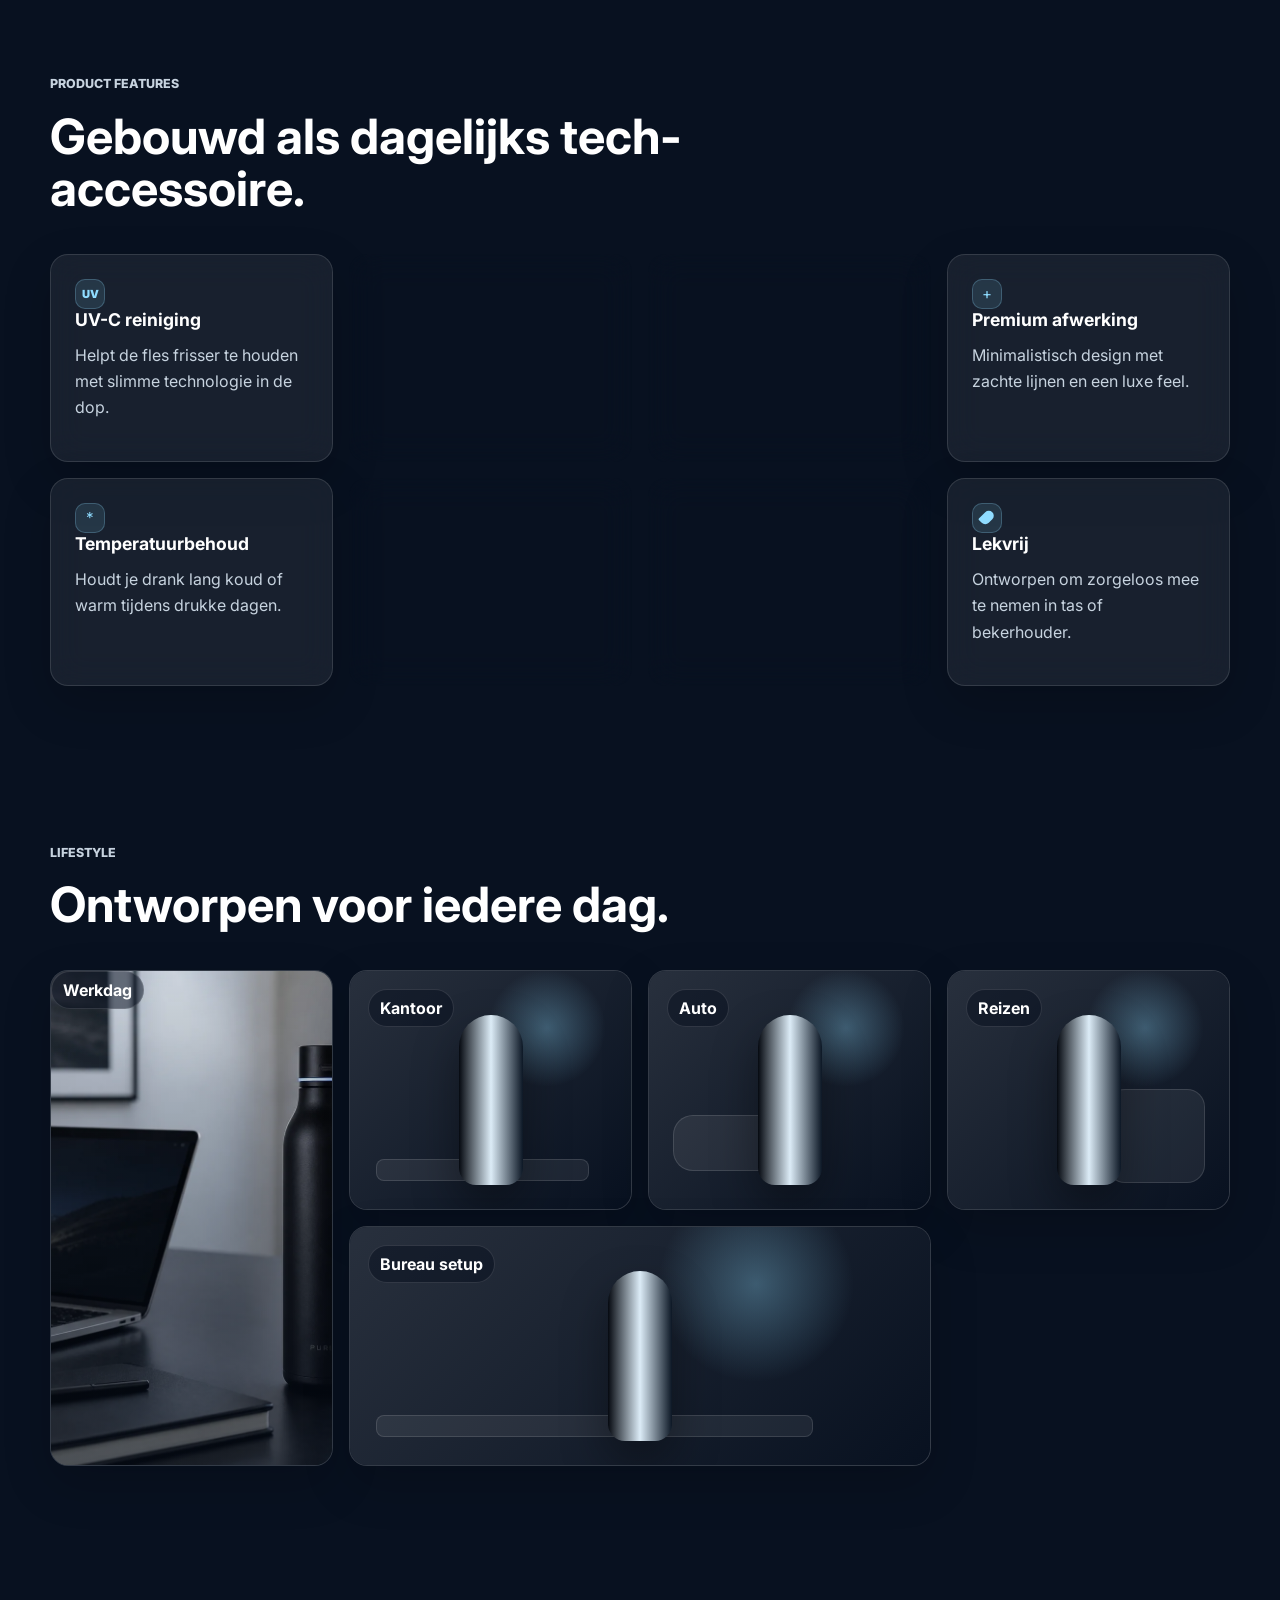
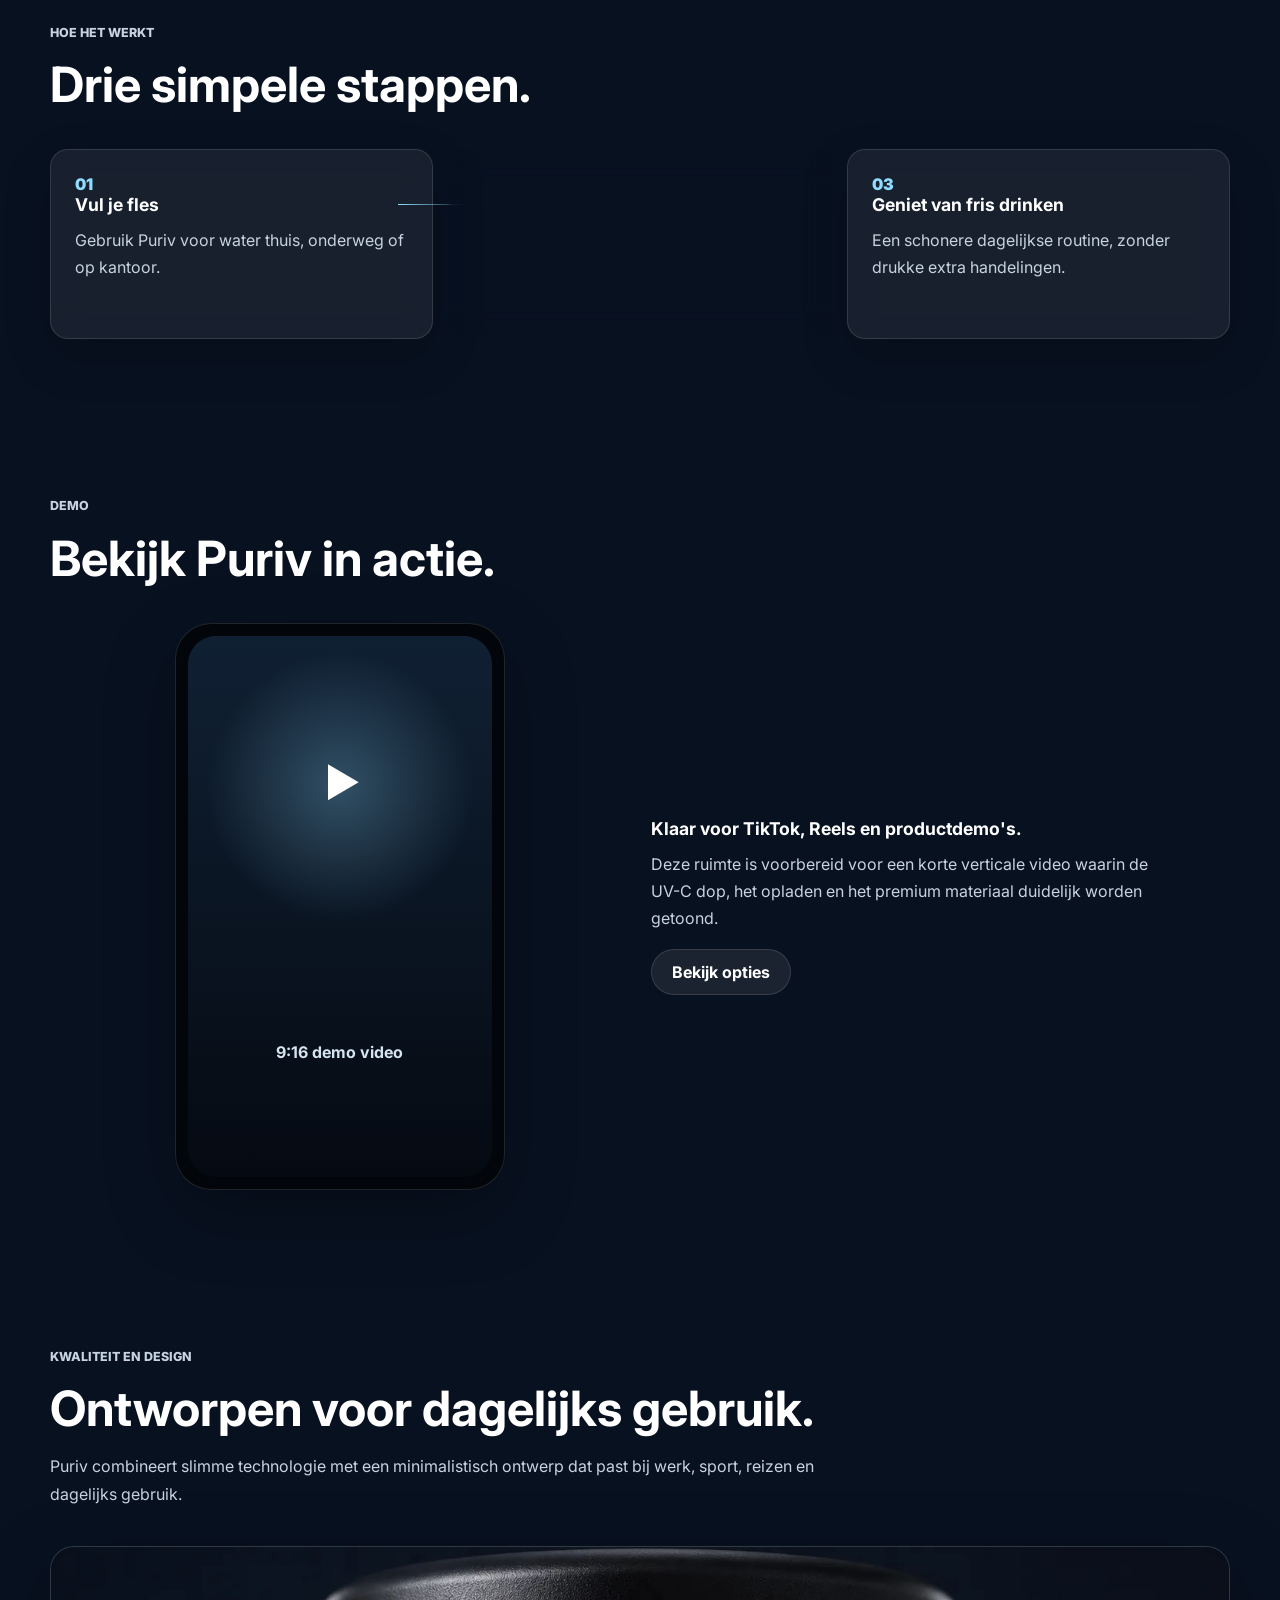
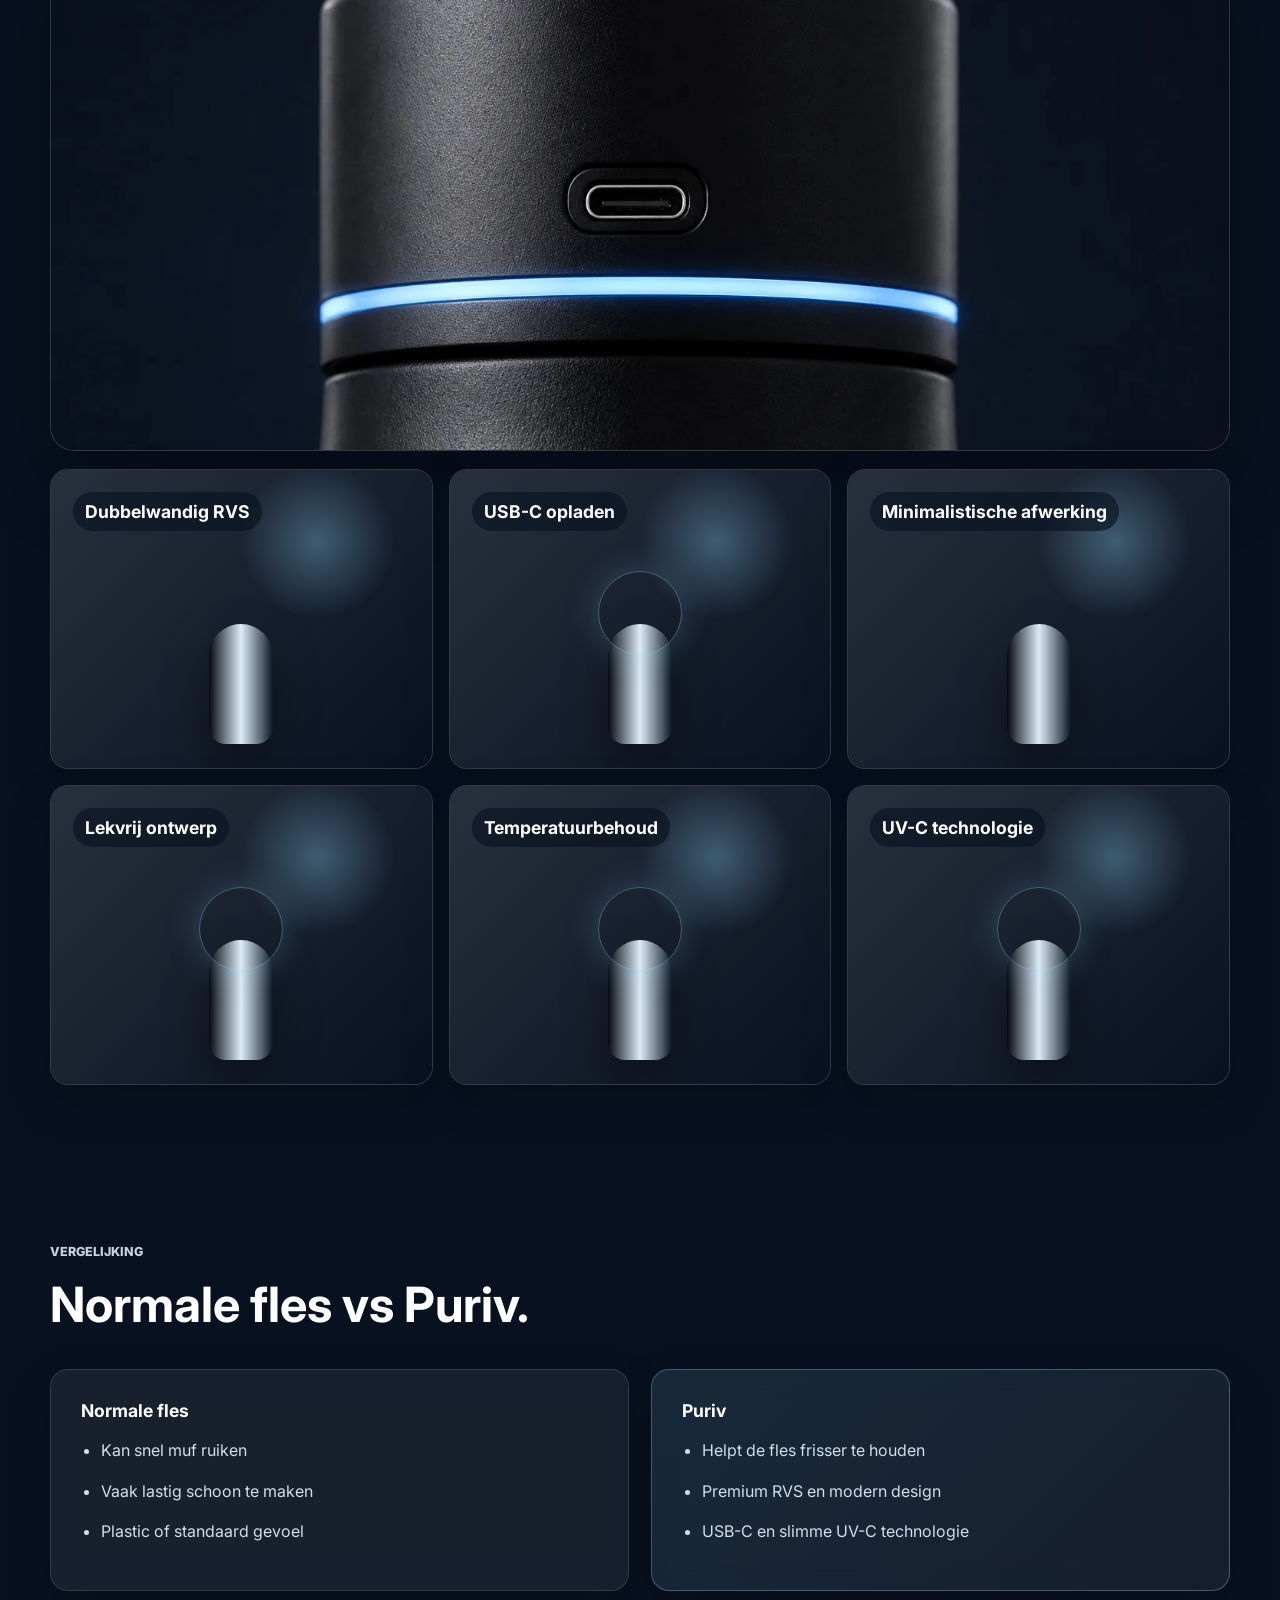
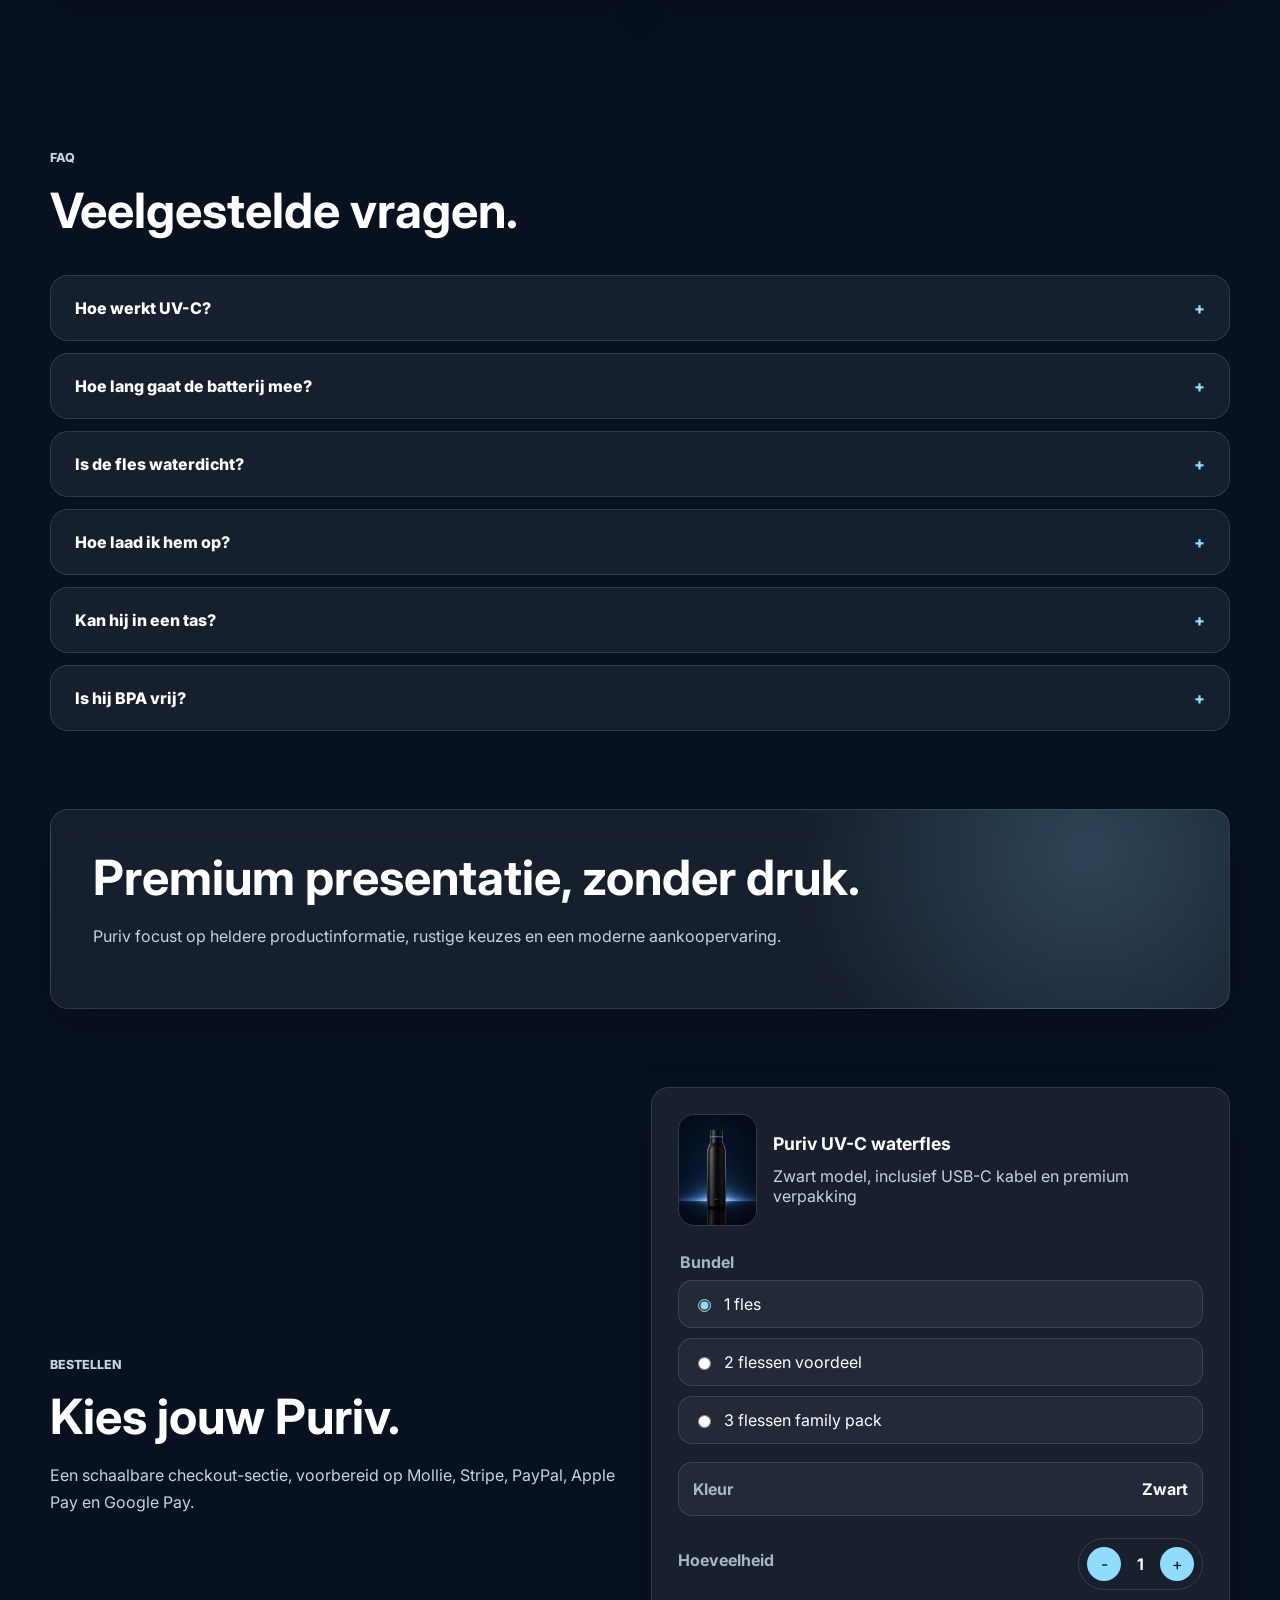
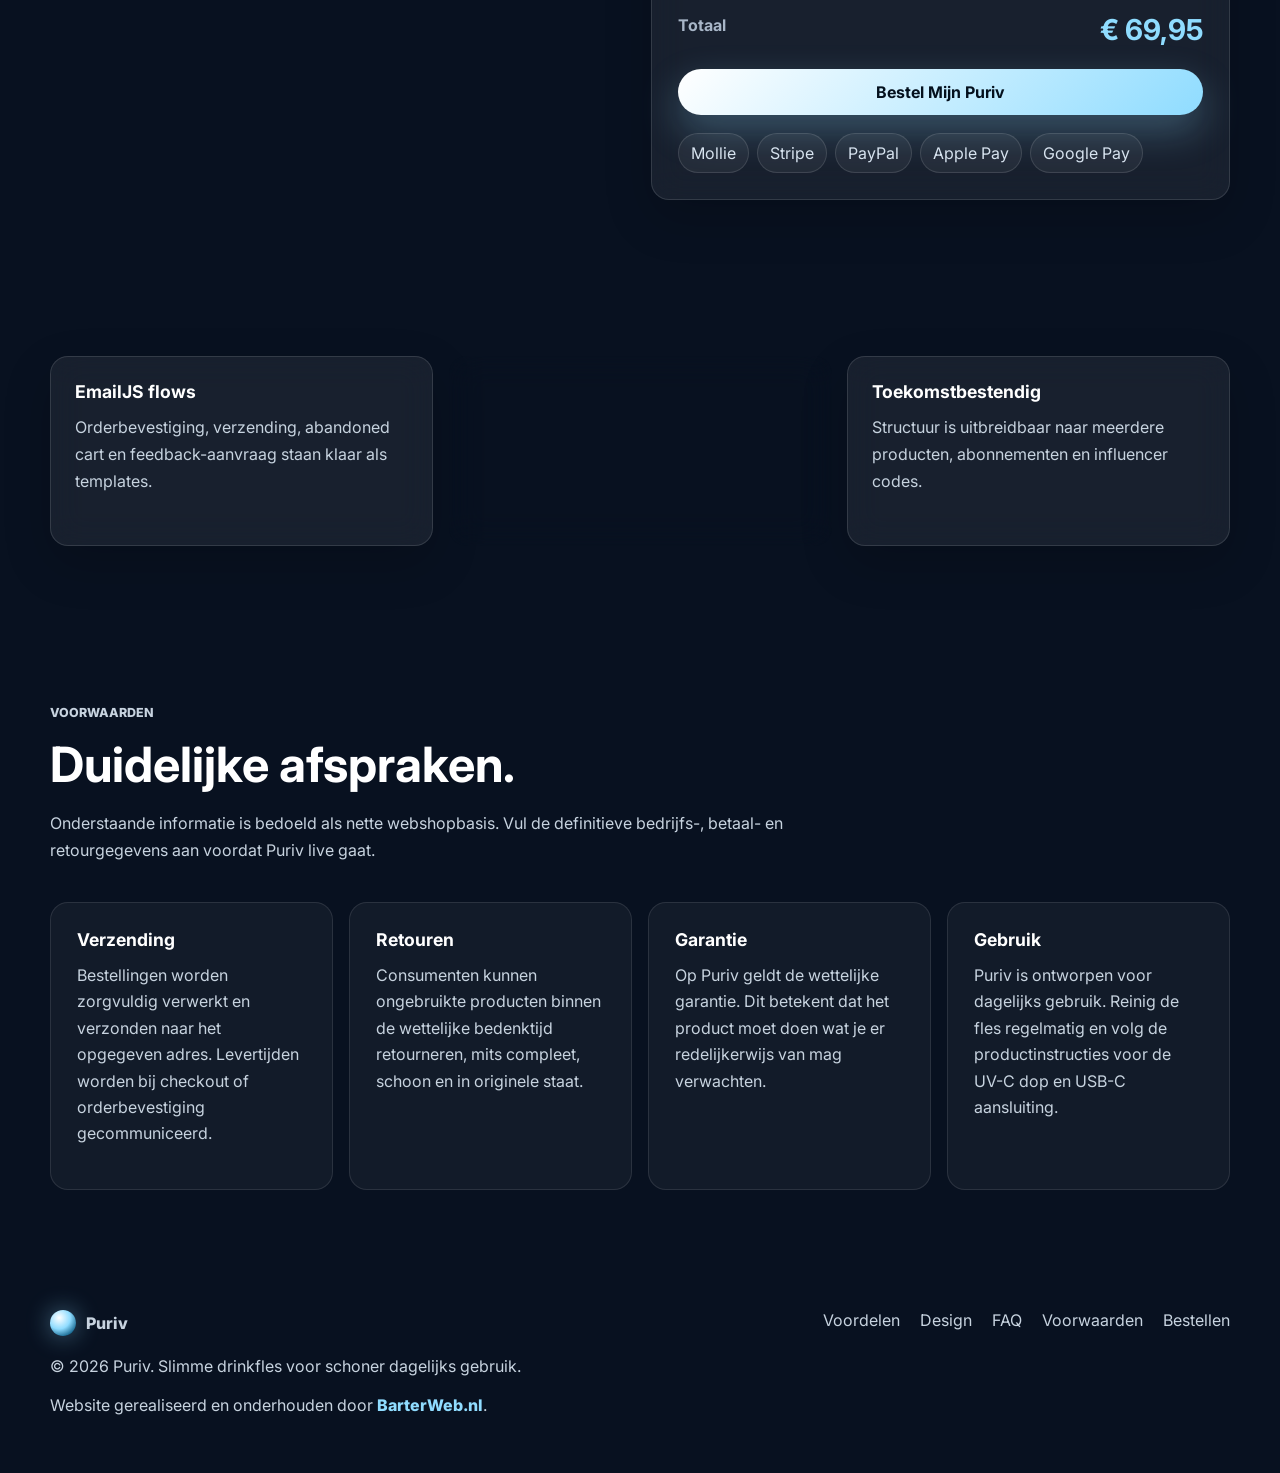
==== commit 4e59f0c1: "Refine Puriv storefront presentation" ====
--- a/index.html
+++ b/index.html
@@ -97,20 +97,13 @@
           </div>
         </div>
         <div class="hero-visual reveal" aria-label="Puriv productvisual">
-          <div class="bottle-stage">
-            <div class="bottle">
-              <div class="cap">
-                <span class="uv-ring"></span>
-              </div>
-              <div class="neck"></div>
-              <div class="body">
-                <span class="brand-vertical">PURIV</span>
-                <span class="status-dot"></span>
-              </div>
-              <div class="base"></div>
-            </div>
-            <div class="reflection"></div>
-          </div>
+          <figure class="product-photo-frame hero-photo">
+            <img
+              src="assets/images/puriv-hero.webp"
+              alt="Premium zwarte Puriv UV-C waterfles"
+              loading="eager"
+            />
+          </figure>
         </div>
       </section>
 
@@ -222,9 +215,9 @@
           <h2>Ontworpen voor iedere dag.</h2>
         </div>
         <div class="lifestyle-grid">
-          <article class="visual-block tall reveal">
-            <span class="visual-label">Sportschool</span>
-            <div class="visual-scene gym"></div>
+          <article class="visual-block photo-block tall reveal">
+            <img src="assets/images/puriv-lifestyle-desk.webp" alt="Puriv op een moderne werkplek" loading="lazy" />
+            <span class="visual-label">Werkdag</span>
           </article>
           <article class="visual-block reveal">
             <span class="visual-label">Kantoor</span>
@@ -301,6 +294,13 @@
             sport, reizen en dagelijks gebruik.
           </p>
         </div>
+        <figure class="product-photo-frame detail-photo reveal">
+          <img
+            src="assets/images/puriv-cap-detail.webp"
+            alt="Close-up van de Puriv dop met slimme UV-C technologie"
+            loading="lazy"
+          />
+        </figure>
         <div class="quality-grid">
           <article class="quality-card reveal">
             <div class="detail-render steel-render"></div>
@@ -405,10 +405,10 @@
         </div>
         <div class="checkout-card reveal">
           <div class="product-summary">
-            <div class="mini-bottle" aria-hidden="true"></div>
+            <img class="checkout-image" src="assets/images/puriv-product.webp" alt="Zwarte Puriv waterfles" loading="lazy" />
             <div>
               <h3>Puriv UV-C waterfles</h3>
-              <p>Inclusief USB-C kabel en premium verpakking</p>
+              <p>Zwart model, inclusief USB-C kabel en premium verpakking</p>
             </div>
           </div>
 
@@ -419,12 +419,10 @@
             <label><input type="radio" name="bundle" value="3" /> 3 flessen family pack</label>
           </fieldset>
 
-          <fieldset class="option-group">
-            <legend>Kleur</legend>
-            <label><input type="radio" name="color" value="Zwart" checked /> Zwart</label>
-            <label><input type="radio" name="color" value="Wit" /> Wit</label>
-            <label><input type="radio" name="color" value="Zilver" /> Zilver</label>
-          </fieldset>
+          <div class="fixed-option">
+            <span>Kleur</span>
+            <strong>Zwart</strong>
+          </div>
 
           <div class="quantity-row">
             <span>Hoeveelheid</span>
@@ -468,17 +466,50 @@
           </article>
         </div>
       </section>
+
+      <section class="terms" id="voorwaarden">
+        <div class="section-heading reveal">
+          <p class="eyebrow">Voorwaarden</p>
+          <h2>Duidelijke afspraken.</h2>
+          <p>
+            Onderstaande informatie is bedoeld als nette webshopbasis. Vul de definitieve bedrijfs-,
+            betaal- en retourgegevens aan voordat Puriv live gaat.
+          </p>
+        </div>
+        <div class="terms-grid">
+          <article class="terms-card reveal">
+            <h3>Verzending</h3>
+            <p>Bestellingen worden zorgvuldig verwerkt en verzonden naar het opgegeven adres. Levertijden worden bij checkout of orderbevestiging gecommuniceerd.</p>
+          </article>
+          <article class="terms-card reveal">
+            <h3>Retouren</h3>
+            <p>Consumenten kunnen ongebruikte producten binnen de wettelijke bedenktijd retourneren, mits compleet, schoon en in originele staat.</p>
+          </article>
+          <article class="terms-card reveal">
+            <h3>Garantie</h3>
+            <p>Op Puriv geldt de wettelijke garantie. Dit betekent dat het product moet doen wat je er redelijkerwijs van mag verwachten.</p>
+          </article>
+          <article class="terms-card reveal">
+            <h3>Gebruik</h3>
+            <p>Puriv is ontworpen voor dagelijks gebruik. Reinig de fles regelmatig en volg de productinstructies voor de UV-C dop en USB-C aansluiting.</p>
+          </article>
+        </div>
+      </section>
     </main>
 
     <footer class="footer">
-      <a class="logo" href="#top"><span class="logo-mark"></span>Puriv</a>
+      <div class="footer-brand">
+        <a class="logo" href="#top"><span class="logo-mark"></span>Puriv</a>
+        <p>© 2026 Puriv. Slimme drinkfles voor schoner dagelijks gebruik.</p>
+        <p class="barterweb">Website gerealiseerd en onderhouden door <a href="https://barterweb.nl" target="_blank" rel="noopener">BarterWeb.nl</a>.</p>
+      </div>
       <div class="footer-links">
         <a href="#voordelen">Voordelen</a>
         <a href="#kwaliteit">Design</a>
         <a href="#faq">FAQ</a>
+        <a href="#voorwaarden">Voorwaarden</a>
         <a href="#bestellen">Bestellen</a>
       </div>
-      <p>© 2026 Puriv. Slimme drinkfles voor schoner dagelijks gebruik.</p>
     </footer>
 
     <template id="email-templates">
--- a/style.css
+++ b/style.css
@@ -7,7 +7,7 @@
   --line: rgba(255, 255, 255, 0.12);
   --glass: rgba(255, 255, 255, 0.08);
   --shadow: 0 24px 70px rgba(0, 0, 0, 0.28);
-  --radius: 24px;
+  --radius: 18px;
 }
 
 * {
@@ -165,10 +165,10 @@
   display: grid;
   grid-template-columns: 1.02fr 0.98fr;
   align-items: center;
-  min-height: calc(100vh - 72px);
+  min-height: 760px;
   width: min(1180px, calc(100% - 32px));
   margin: 0 auto;
-  padding: 84px 0 70px;
+  padding: 78px 0 64px;
   overflow: hidden;
 }
 
@@ -268,17 +268,17 @@
 }
 
 h1 {
-  max-width: 690px;
-  margin-bottom: 22px;
-  font-size: clamp(3rem, 8vw, 6.9rem);
-  line-height: 0.92;
+  max-width: 620px;
+  margin-bottom: 20px;
+  font-size: clamp(2.55rem, 5.8vw, 4.8rem);
+  line-height: 1.02;
   letter-spacing: 0;
 }
 
 h2 {
   margin-bottom: 18px;
-  font-size: clamp(2rem, 5vw, 4.8rem);
-  line-height: 1;
+  font-size: clamp(1.85rem, 3.8vw, 3.25rem);
+  line-height: 1.08;
   letter-spacing: 0;
 }
 
@@ -299,7 +299,7 @@
 
 .hero-text {
   max-width: 560px;
-  font-size: 1.16rem;
+  font-size: 1.05rem;
 }
 
 .hero-actions {
@@ -325,110 +325,33 @@
   background: rgba(255, 255, 255, 0.05);
 }
 
-.bottle-stage {
+.product-photo-frame {
   position: relative;
-  display: grid;
-  place-items: center;
-  min-height: 640px;
-}
-
-.bottle {
-  position: relative;
-  width: 184px;
-  height: 530px;
-  animation: bottleFloat 5s ease-in-out infinite;
-  filter: drop-shadow(0 32px 62px rgba(0, 0, 0, 0.35));
-}
-
-.cap,
-.neck,
-.body,
-.base {
-  position: absolute;
-  left: 50%;
-  transform: translateX(-50%);
-}
-
-.cap {
-  top: 0;
-  width: 132px;
-  height: 78px;
-  border-radius: 26px 26px 18px 18px;
-  background: linear-gradient(90deg, #050910, #172438 35%, #eef7ff 52%, #1b2a40 70%, #070b12);
-}
-
-.uv-ring {
-  position: absolute;
-  inset: 20px;
-  border-radius: 999px;
-  border: 2px solid rgba(143, 220, 255, 0.7);
-  box-shadow: inset 0 0 18px rgba(143, 220, 255, 0.35), 0 0 24px rgba(143, 220, 255, 0.5);
-}
-
-.neck {
-  top: 72px;
-  width: 112px;
-  height: 48px;
-  background: linear-gradient(90deg, #0a111d, #334357, #f8fbff, #233246, #080d16);
-}
-
-.body {
-  top: 112px;
-  width: 184px;
-  height: 378px;
-  border-radius: 70px 70px 42px 42px;
-  background:
-    linear-gradient(90deg, #070b12 0%, #172438 24%, #f7fbff 48%, #5b7088 55%, #111c2b 78%, #060a11 100%),
-    linear-gradient(180deg, rgba(143, 220, 255, 0.2), transparent);
+  margin: 0;
   overflow: hidden;
-}
-
-.body::after {
-  content: "";
-  position: absolute;
-  inset: 0 24px;
-  background: linear-gradient(90deg, transparent, rgba(255, 255, 255, 0.3), transparent);
-  opacity: 0.5;
-}
-
-.brand-vertical {
-  position: absolute;
-  right: 28px;
-  top: 128px;
-  writing-mode: vertical-rl;
-  color: rgba(8, 17, 32, 0.78);
-  font-weight: 800;
-  letter-spacing: 0.18em;
-  z-index: 1;
-}
-
-.status-dot {
-  position: absolute;
-  left: 52px;
-  top: 78px;
-  width: 10px;
-  height: 10px;
-  border-radius: 50%;
-  background: var(--ice);
-  box-shadow: 0 0 20px var(--ice);
-}
-
-.base {
-  bottom: 20px;
-  width: 150px;
-  height: 50px;
-  border-radius: 0 0 42px 42px;
-  background: linear-gradient(90deg, #060a11, #1a2a3d, #eff8ff, #142235, #060a11);
-}
-
-.reflection {
-  position: absolute;
-  bottom: 45px;
-  width: 300px;
-  height: 44px;
-  border-radius: 50%;
-  background: radial-gradient(ellipse, rgba(143, 220, 255, 0.26), transparent 70%);
-  filter: blur(8px);
+  border: 1px solid rgba(255, 255, 255, 0.13);
+  border-radius: 24px;
+  background: rgba(255, 255, 255, 0.045);
+  box-shadow: 0 28px 80px rgba(0, 0, 0, 0.32);
+}
+
+.product-photo-frame img {
+  display: block;
+  width: 100%;
+  height: 100%;
+  object-fit: cover;
+}
+
+.hero-photo {
+  aspect-ratio: 4 / 5;
+  max-width: 500px;
+  margin-left: auto;
+  animation: bottleFloat 5.8s ease-in-out infinite;
+}
+
+.detail-photo {
+  aspect-ratio: 21 / 9;
+  margin-bottom: 18px;
 }
 
 .trust-bar,
@@ -527,7 +450,7 @@
 }
 
 section {
-  padding: 104px 0;
+  padding: 78px 0;
 }
 
 .section-heading {
@@ -605,7 +528,7 @@
 .feature-card,
 .ready-card,
 .step {
-  min-height: 220px;
+  min-height: 190px;
   padding: 24px;
   transition: transform 0.25s ease, border-color 0.25s ease, box-shadow 0.25s ease;
 }
@@ -636,6 +559,25 @@
   position: relative;
   overflow: hidden;
   padding: 18px;
+}
+
+.photo-block {
+  padding: 0;
+}
+
+.photo-block img {
+  position: absolute;
+  inset: 0;
+  width: 100%;
+  height: 100%;
+  object-fit: cover;
+}
+
+.photo-block::after {
+  content: "";
+  position: absolute;
+  inset: 0;
+  background: linear-gradient(180deg, rgba(8, 17, 32, 0.08), rgba(8, 17, 32, 0.54));
 }
 
 .visual-block.tall {
@@ -897,7 +839,8 @@
   align-items: center;
 }
 
-.checkout-card {
+.checkout-card,
+.terms-card {
   padding: 26px;
 }
 
@@ -908,12 +851,12 @@
   margin-bottom: 26px;
 }
 
-.mini-bottle {
-  width: 46px;
-  height: 120px;
-  border-radius: 22px 22px 14px 14px;
-  background: linear-gradient(90deg, #050910, #f1f9ff 48%, #0d1725);
-  box-shadow: 0 18px 34px rgba(143, 220, 255, 0.15);
+.checkout-image {
+  width: 82px;
+  height: 112px;
+  border-radius: 16px;
+  object-fit: cover;
+  border: 1px solid var(--line);
 }
 
 .product-summary p {
@@ -951,6 +894,28 @@
 
 .option-group input {
   accent-color: var(--ice);
+}
+
+.fixed-option {
+  display: flex;
+  align-items: center;
+  justify-content: space-between;
+  gap: 14px;
+  min-height: 54px;
+  margin: 18px 0;
+  padding: 0 14px;
+  border: 1px solid var(--line);
+  border-radius: 14px;
+  background: rgba(255, 255, 255, 0.045);
+}
+
+.fixed-option span {
+  color: var(--muted);
+  font-weight: 700;
+}
+
+.fixed-option strong {
+  color: var(--white);
 }
 
 .quantity-row,
@@ -1001,9 +966,26 @@
   grid-template-columns: repeat(3, 1fr);
 }
 
+.terms-grid {
+  display: grid;
+  grid-template-columns: repeat(4, 1fr);
+  gap: 16px;
+}
+
+.terms-card {
+  border: 1px solid rgba(255, 255, 255, 0.1);
+  border-radius: var(--radius);
+  background: rgba(255, 255, 255, 0.045);
+}
+
+.terms-card p {
+  color: #c7d3df;
+  line-height: 1.65;
+}
+
 .footer {
   display: flex;
-  align-items: center;
+  align-items: flex-start;
   justify-content: space-between;
   gap: 24px;
   width: min(1180px, calc(100% - 32px));
@@ -1012,8 +994,24 @@
   color: #c7d3df;
 }
 
+.footer-brand {
+  max-width: 520px;
+}
+
+.footer-brand p {
+  margin: 14px 0 0;
+  line-height: 1.6;
+}
+
+.barterweb a {
+  color: var(--ice);
+  font-weight: 800;
+}
+
 .footer-links {
   display: flex;
+  justify-content: flex-end;
+  flex-wrap: wrap;
   gap: 20px;
 }
 
@@ -1097,15 +1095,17 @@
     padding-top: 62px;
   }
 
-  .bottle-stage {
-    min-height: 520px;
+  .hero-photo {
+    max-width: 440px;
+    margin: 20px auto 0;
   }
 
   .trust-bar,
   .feature-grid,
   .quality-grid,
   .ready-grid,
-  .step-grid {
+  .step-grid,
+  .terms-grid {
     grid-template-columns: repeat(2, 1fr);
   }
 
@@ -1128,11 +1128,11 @@
   }
 
   h1 {
-    font-size: 3.2rem;
+    font-size: 2.65rem;
   }
 
   h2 {
-    font-size: 2.35rem;
+    font-size: 2rem;
   }
 
   .hero {
@@ -1150,7 +1150,8 @@
   .quality-grid,
   .ready-grid,
   .step-grid,
-  .lifestyle-grid {
+  .lifestyle-grid,
+  .terms-grid {
     grid-template-columns: 1fr;
   }
 
@@ -1160,26 +1161,8 @@
     grid-column: auto;
   }
 
-  .bottle {
-    width: 146px;
-    height: 430px;
-  }
-
-  .cap {
-    width: 110px;
-  }
-
-  .neck {
-    width: 92px;
-  }
-
-  .body {
-    width: 146px;
-    height: 308px;
-  }
-
-  .base {
-    width: 122px;
+  .detail-photo {
+    aspect-ratio: 4 / 3;
   }
 
   .footer {
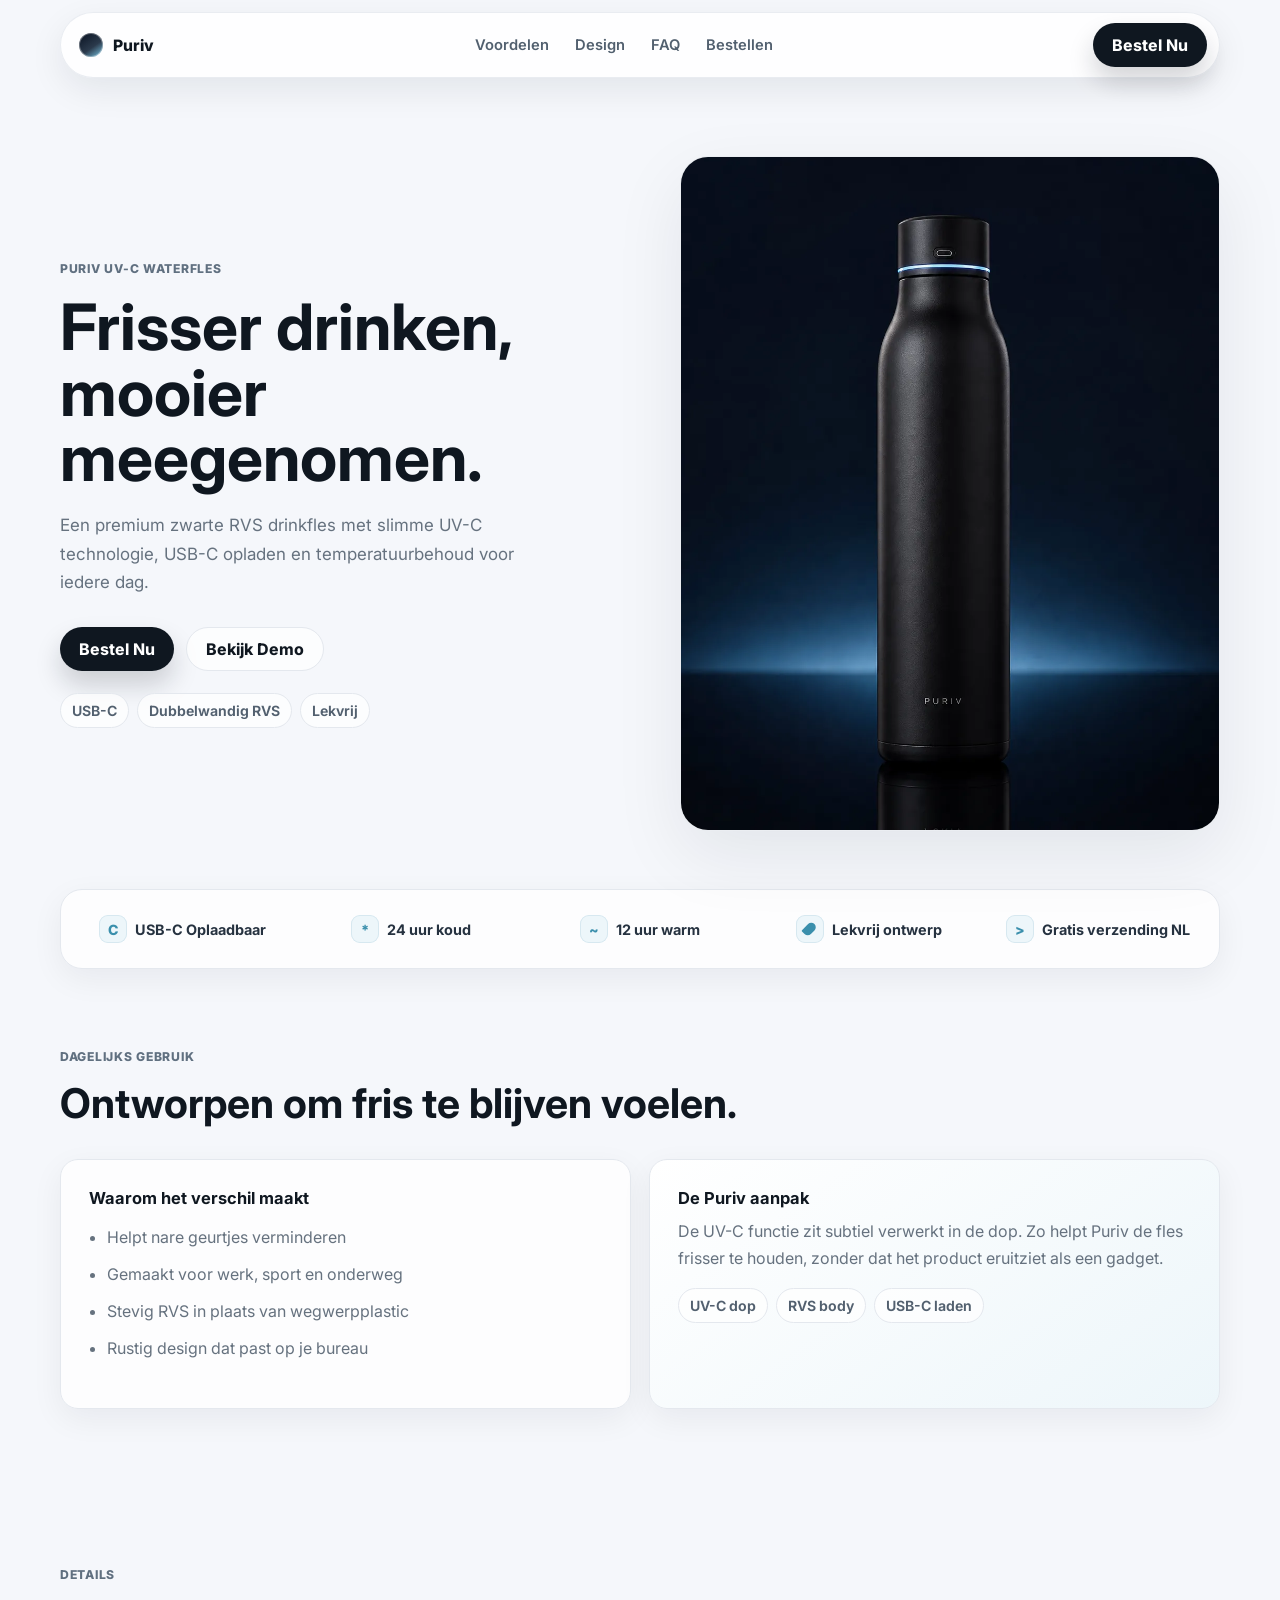
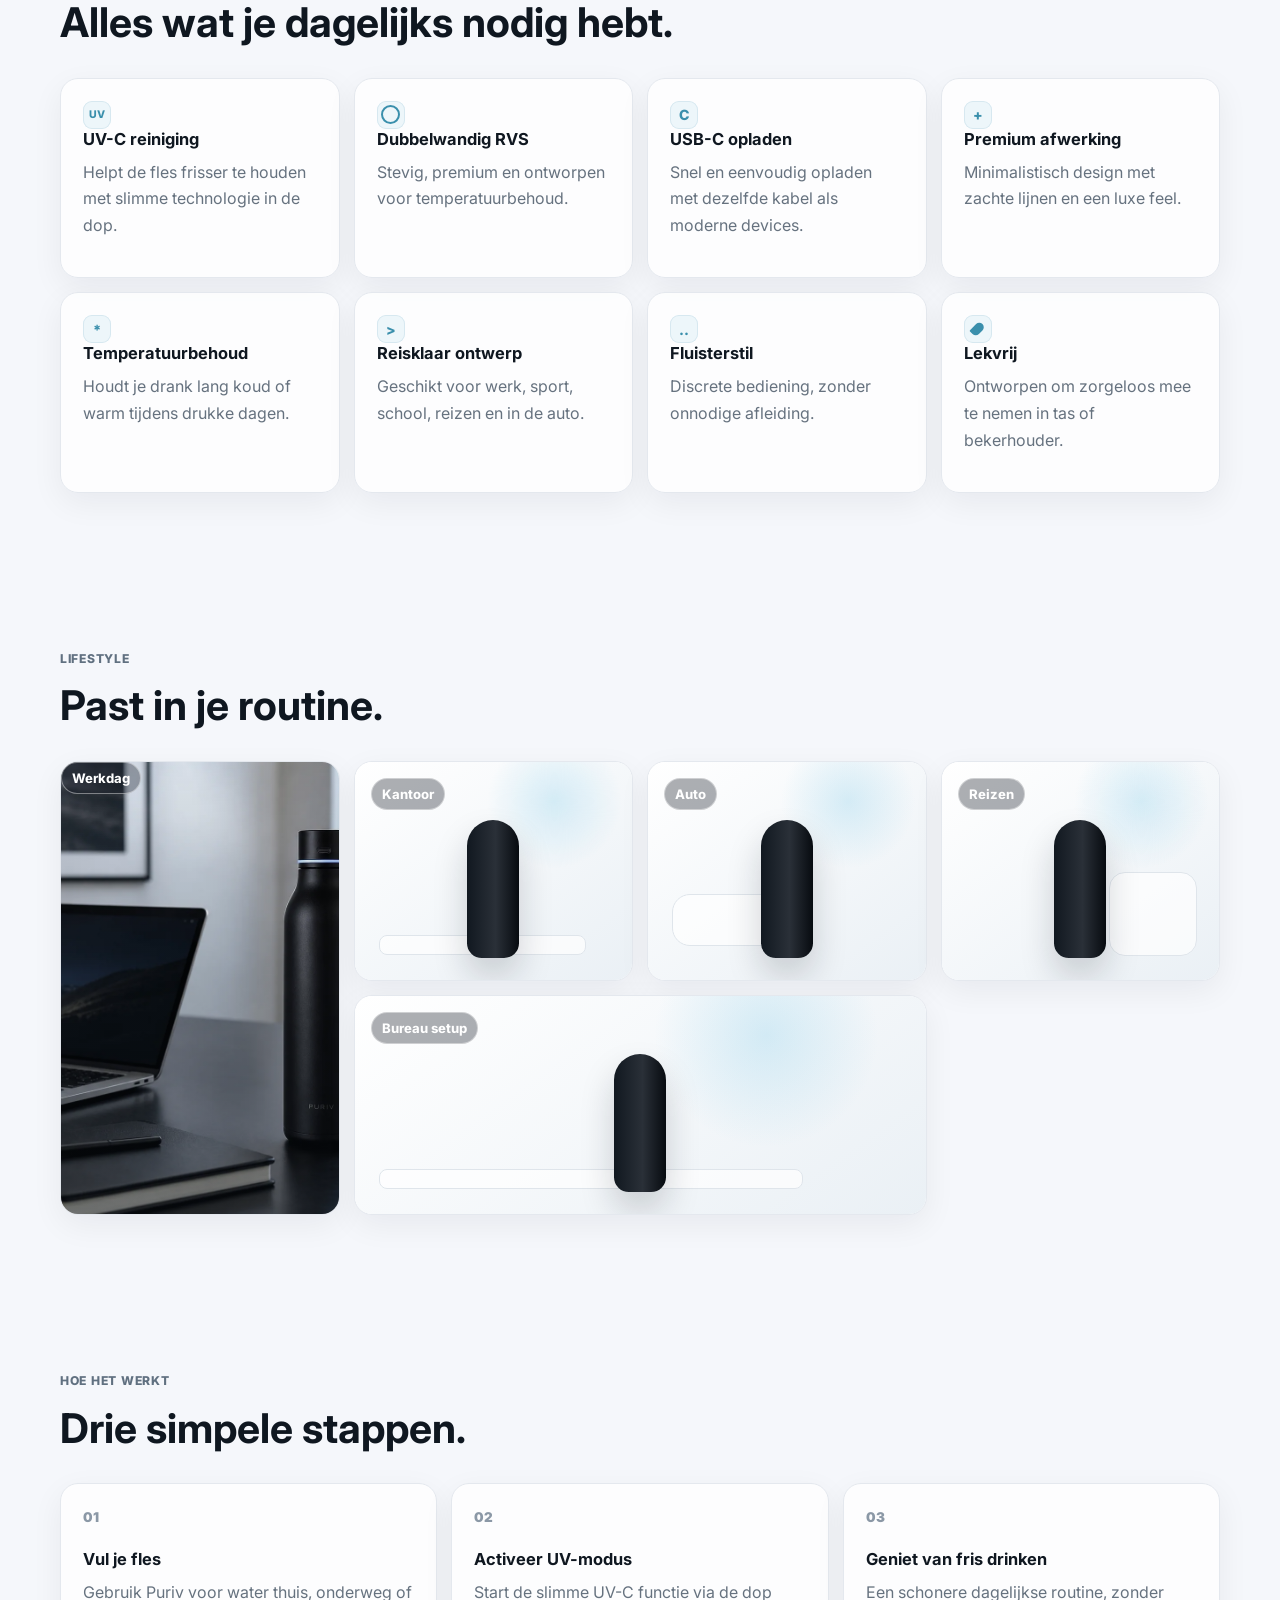
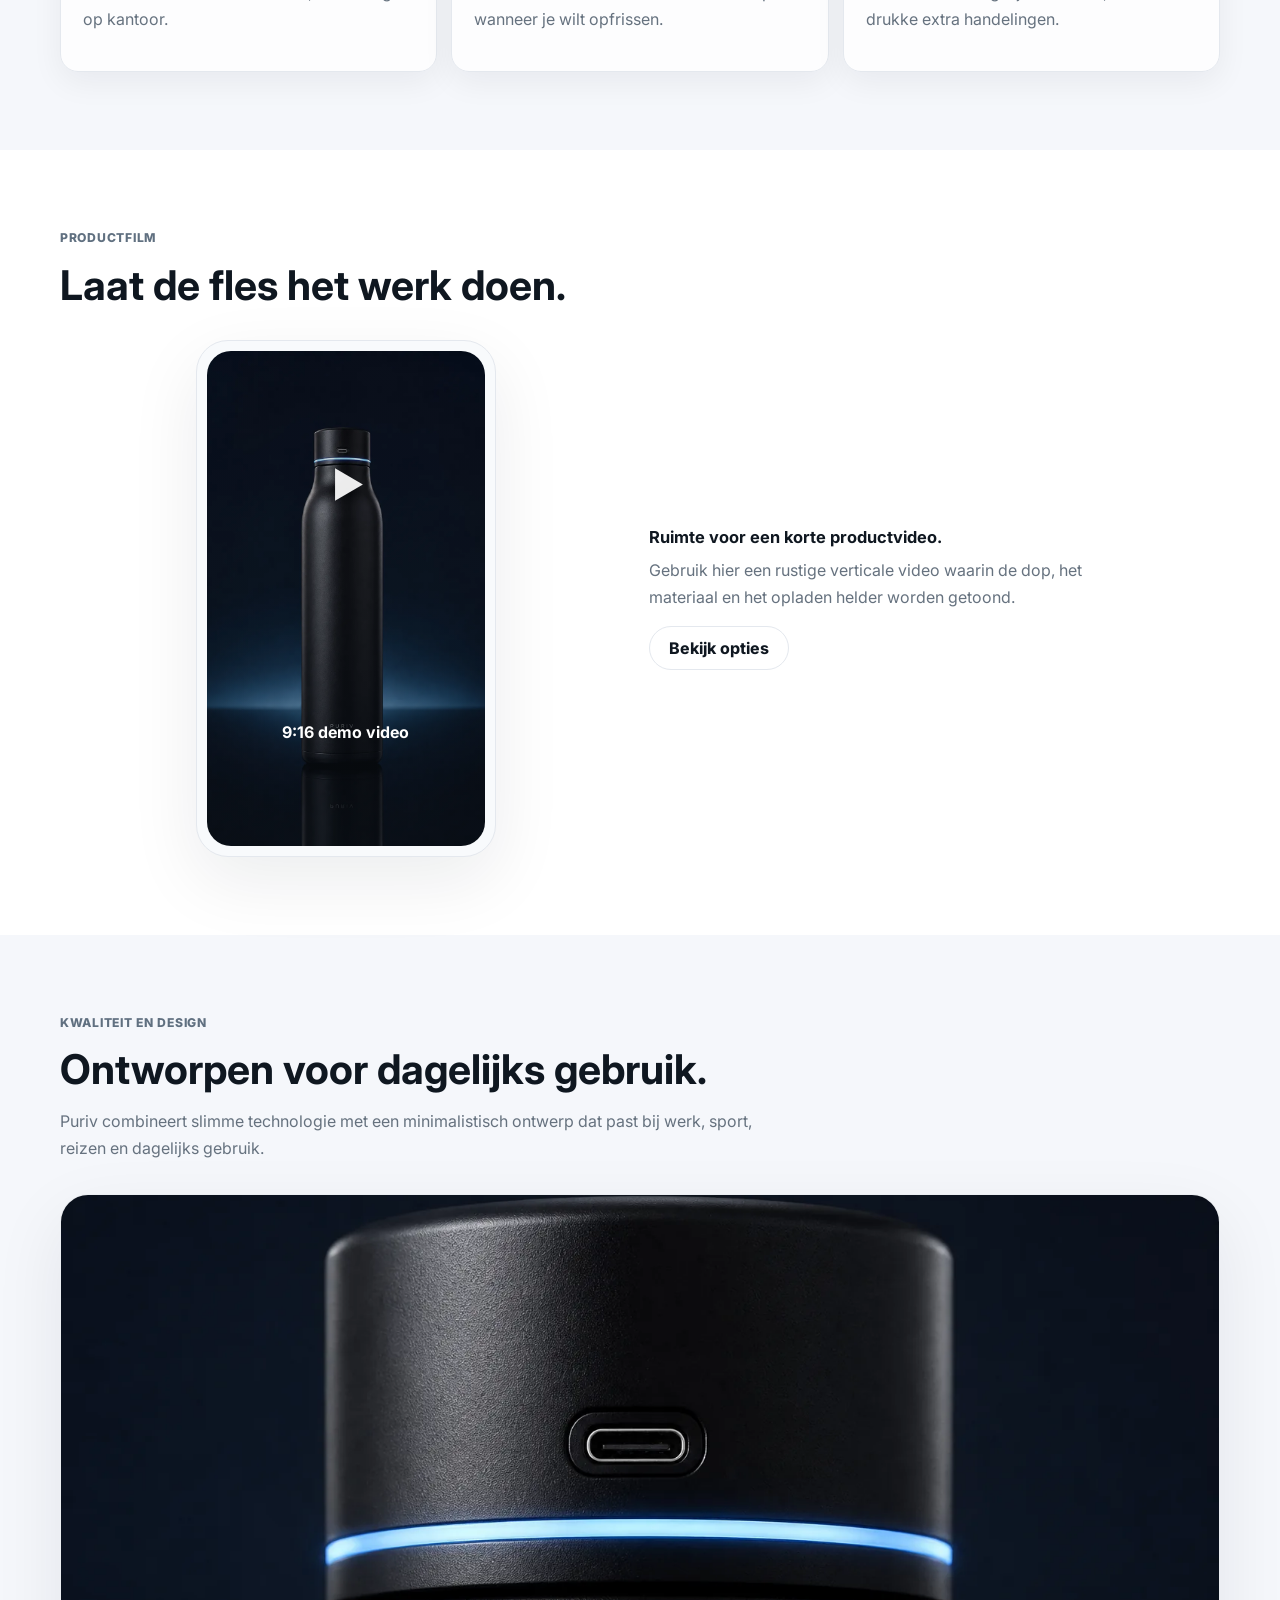
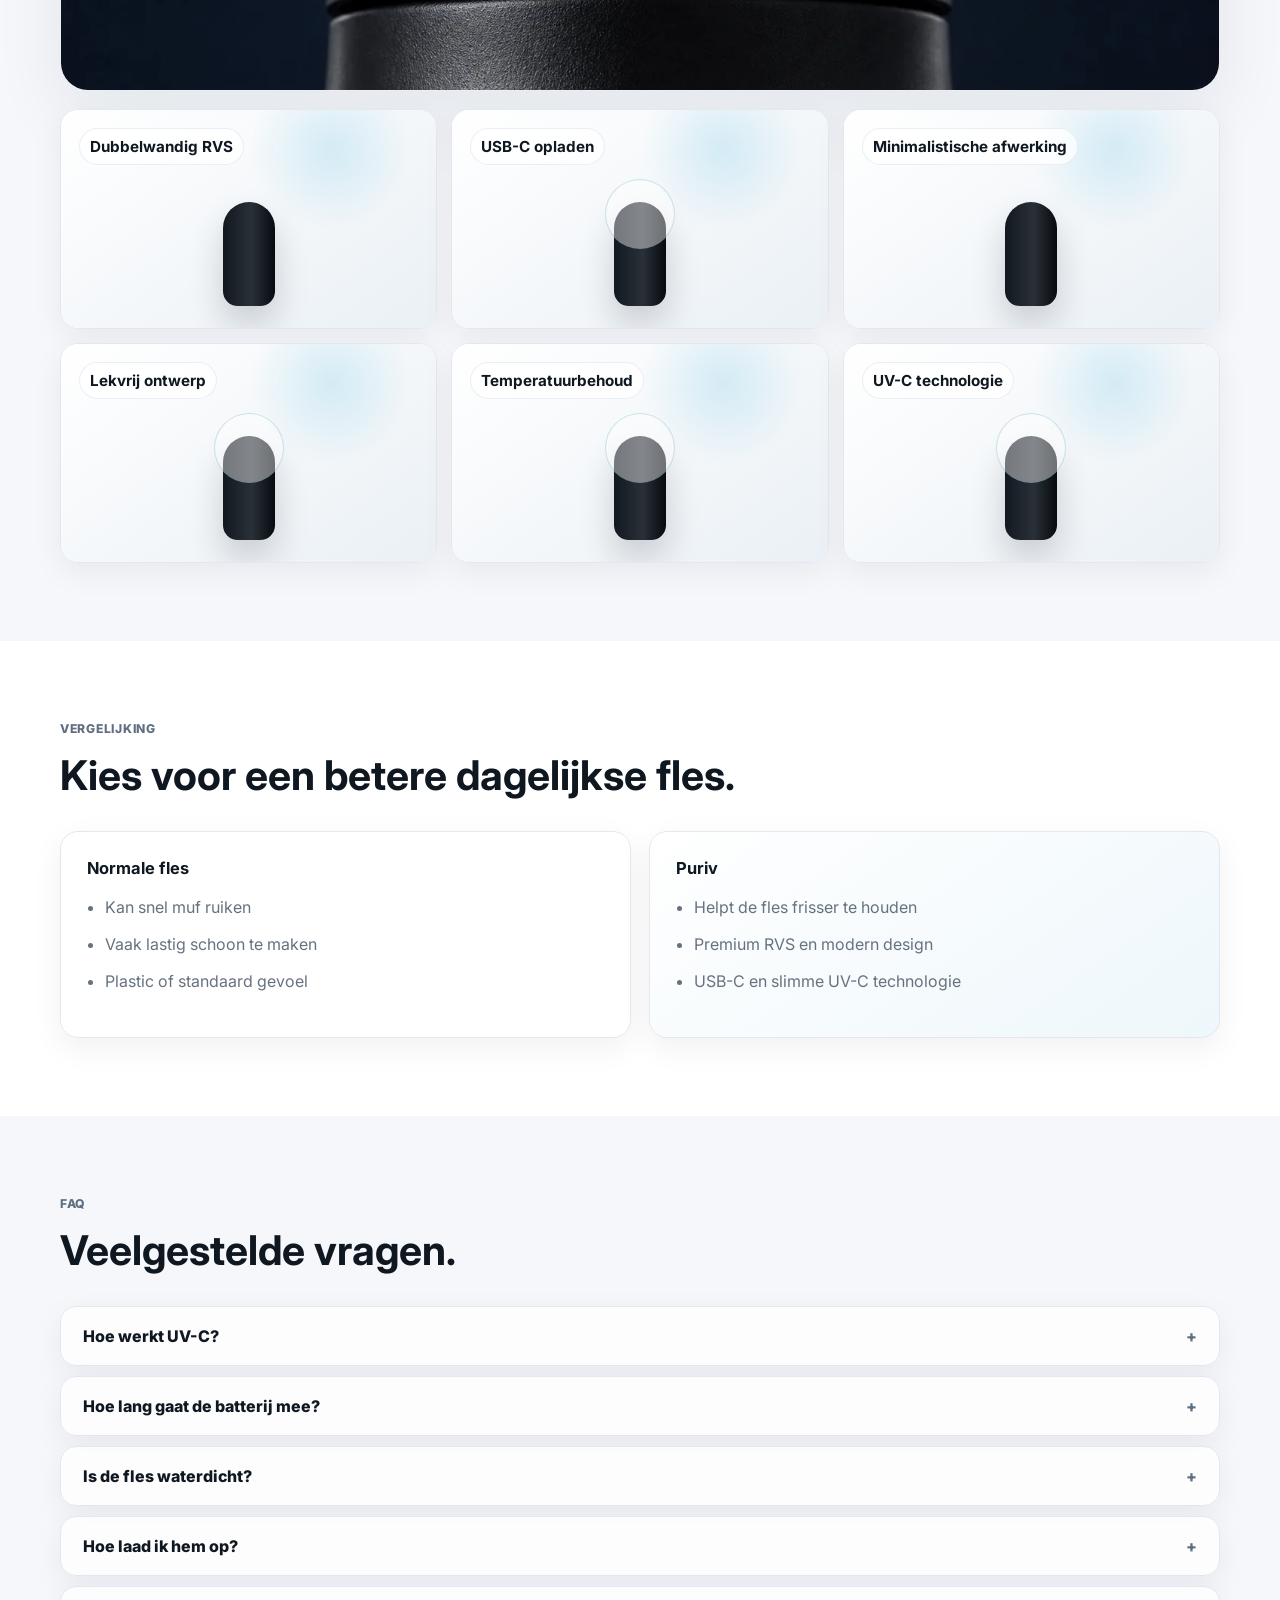
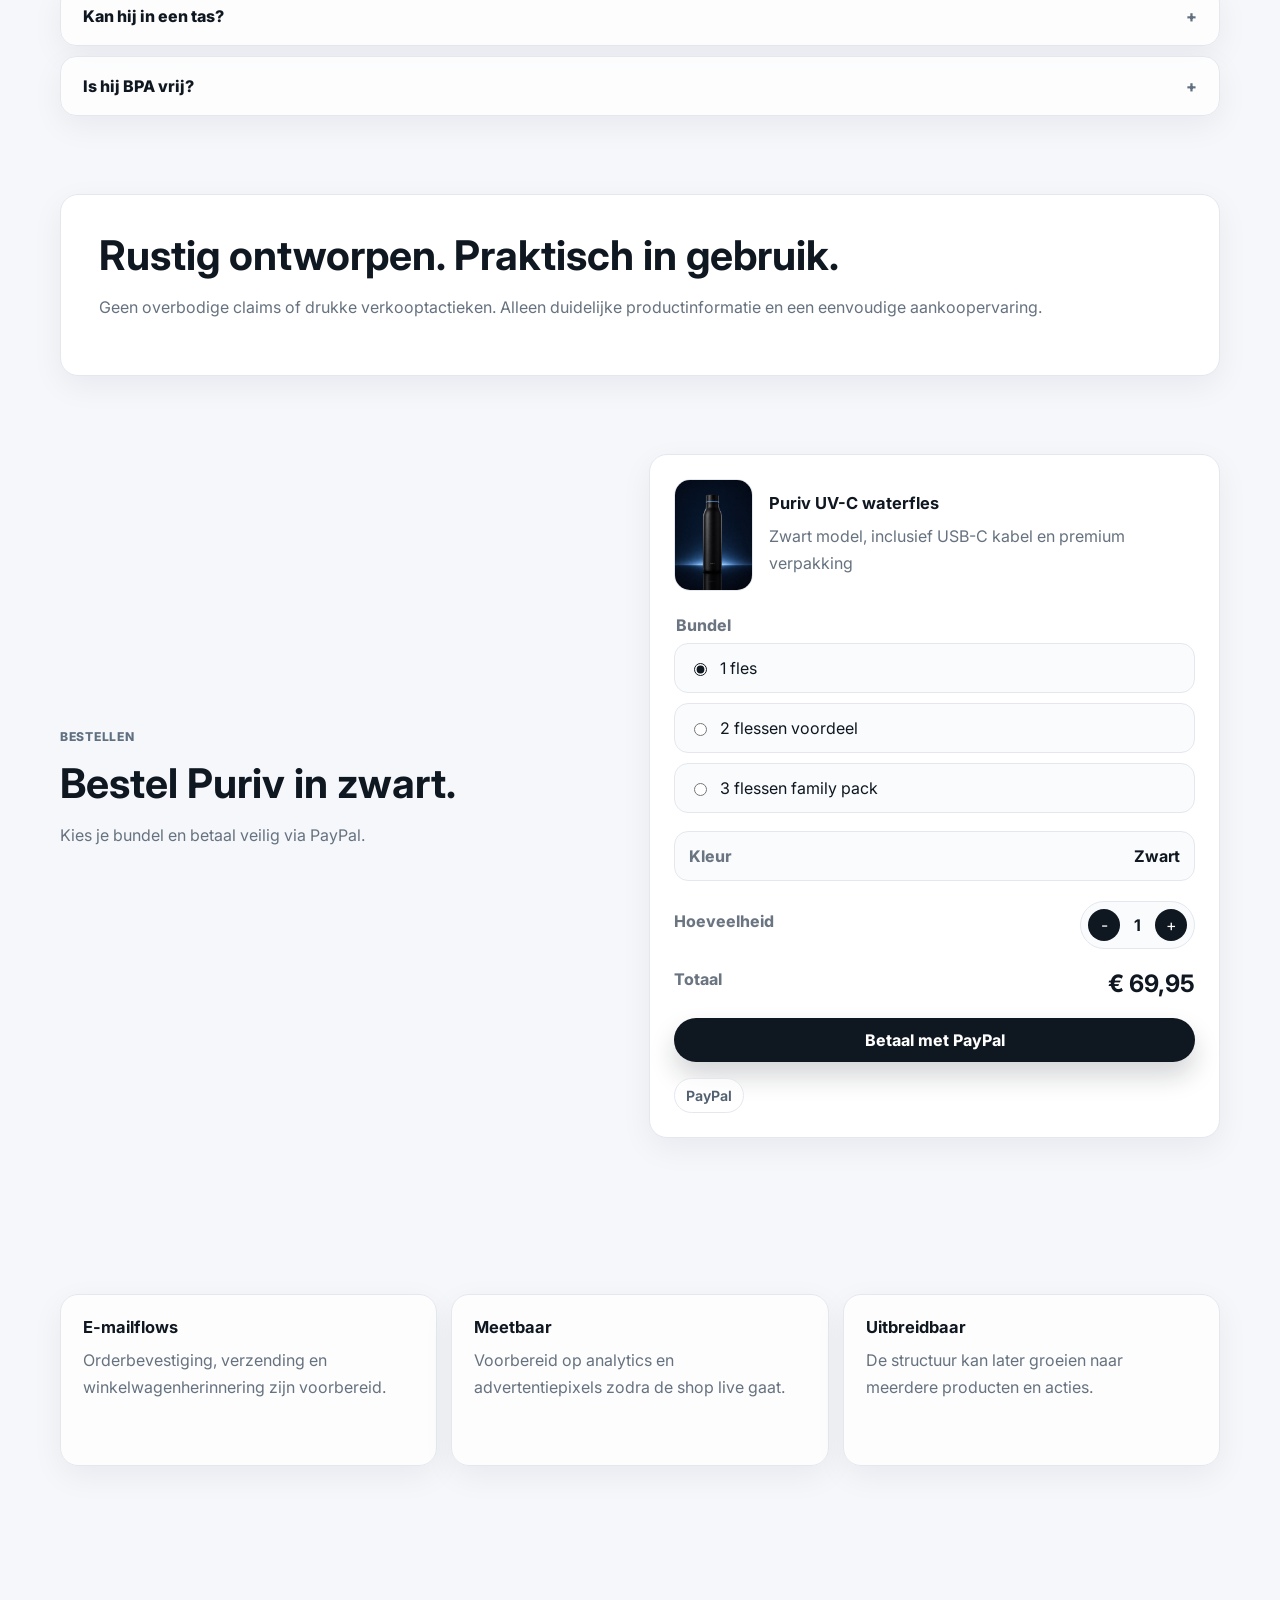
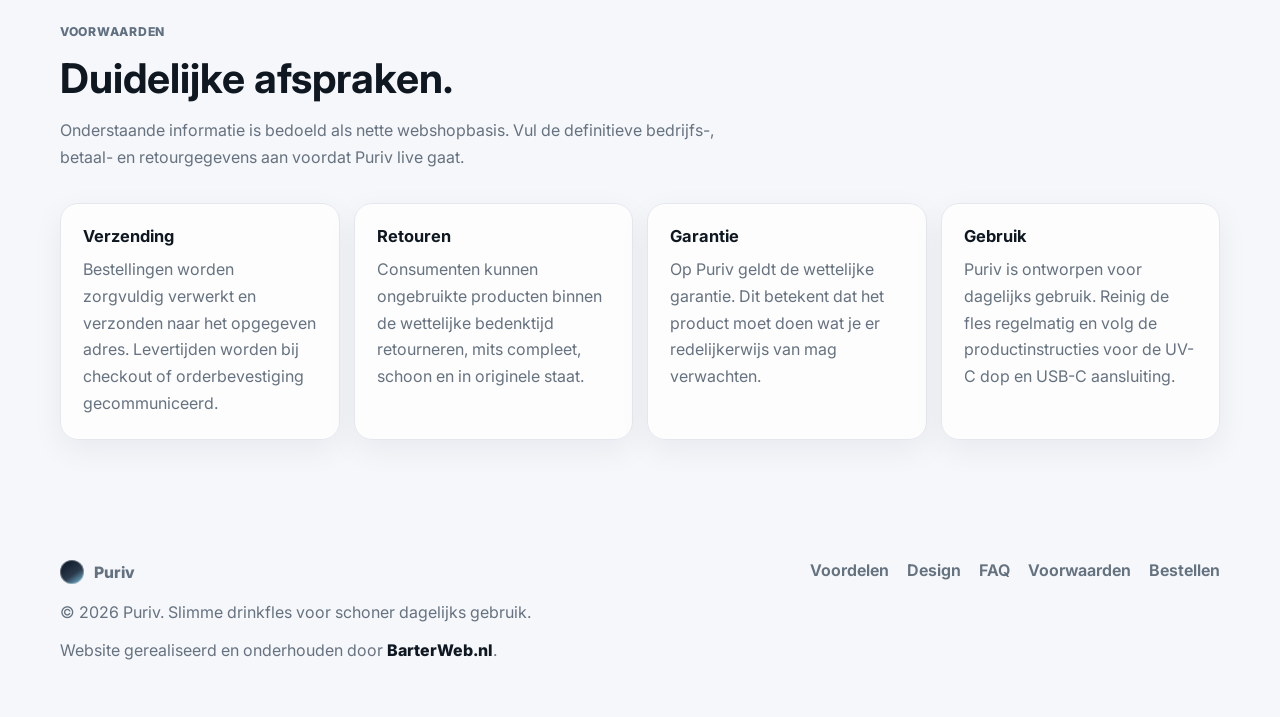
==== commit 2ece9cc5: "Lighten Puriv design and PayPal checkout" ====
--- a/index.html
+++ b/index.html
@@ -12,7 +12,7 @@
       name="keywords"
       content="zelfreinigende waterfles, UV waterfles, slimme drinkfles, premium waterfles, waterfles met UV, slimme drinkfles sport"
     />
-    <meta name="theme-color" content="#081120" />
+    <meta name="theme-color" content="#f5f7fb" />
     <meta property="og:title" content="Puriv | De slimme waterfles die zichzelf fris houdt" />
     <meta
       property="og:description"
@@ -70,21 +70,12 @@
 
     <main>
       <section class="hero">
-        <div class="hero-bg" aria-hidden="true">
-          <span class="orb orb-one"></span>
-          <span class="orb orb-two"></span>
-          <span class="tech-line line-one"></span>
-          <span class="tech-line line-two"></span>
-          <span class="particle p1"></span>
-          <span class="particle p2"></span>
-          <span class="particle p3"></span>
-        </div>
         <div class="hero-copy reveal">
-          <p class="eyebrow">Premium UV-C waterfles</p>
-          <h1>De slimme waterfles die zichzelf fris houdt.</h1>
+          <p class="eyebrow">Puriv UV-C waterfles</p>
+          <h1>Frisser drinken, mooier meegenomen.</h1>
           <p class="hero-text">
-            Puriv gebruikt slimme UV-C technologie om je fles schoner, frisser en klaar voor
-            dagelijks gebruik te houden.
+            Een premium zwarte RVS drinkfles met slimme UV-C technologie, USB-C opladen en
+            temperatuurbehoud voor iedere dag.
           </p>
           <div class="hero-actions">
             <a class="btn btn-primary" href="#bestellen">Bestel Nu</a>
@@ -132,24 +123,24 @@
 
       <section class="split-section" id="voordelen">
         <div class="section-heading reveal">
-          <p class="eyebrow">Probleem en oplossing</p>
-          <h2>Normale waterflessen worden snel muf.</h2>
+          <p class="eyebrow">Dagelijks gebruik</p>
+          <h2>Ontworpen om fris te blijven voelen.</h2>
         </div>
         <div class="split-grid">
           <article class="panel problem reveal">
-            <h3>De dagelijkse realiteit</h3>
+            <h3>Waarom het verschil maakt</h3>
             <ul>
-              <li>Nare geur na sport of lange werkdagen</li>
-              <li>Vocht blijft achter in dop en rand</li>
-              <li>Schoonmaken wordt makkelijk vergeten</li>
-              <li>Plastic flessen voelen snel minder fris</li>
+              <li>Helpt nare geurtjes verminderen</li>
+              <li>Gemaakt voor werk, sport en onderweg</li>
+              <li>Stevig RVS in plaats van wegwerpplastic</li>
+              <li>Rustig design dat past op je bureau</li>
             </ul>
           </article>
           <article class="panel solution reveal">
             <h3>De Puriv aanpak</h3>
             <p>
-              Met slimme UV-C technologie in de dop helpt Puriv nare geurtjes verminderen en helpt
-              de fles frisser te houden tussen schoonmaakmomenten door.
+              De UV-C functie zit subtiel verwerkt in de dop. Zo helpt Puriv de fles frisser te
+              houden, zonder dat het product eruitziet als een gadget.
             </p>
             <div class="mini-specs">
               <span>UV-C dop</span>
@@ -162,8 +153,8 @@
 
       <section class="features">
         <div class="section-heading reveal">
-          <p class="eyebrow">Product features</p>
-          <h2>Gebouwd als dagelijks tech-accessoire.</h2>
+          <p class="eyebrow">Details</p>
+          <h2>Alles wat je dagelijks nodig hebt.</h2>
         </div>
         <div class="feature-grid">
           <article class="feature-card reveal">
@@ -212,7 +203,7 @@
       <section class="lifestyle">
         <div class="section-heading reveal">
           <p class="eyebrow">Lifestyle</p>
-          <h2>Ontworpen voor iedere dag.</h2>
+          <h2>Past in je routine.</h2>
         </div>
         <div class="lifestyle-grid">
           <article class="visual-block photo-block tall reveal">
@@ -262,10 +253,10 @@
         </div>
       </section>
 
-      <section class="video-section" id="demo">
-        <div class="section-heading reveal">
-          <p class="eyebrow">Demo</p>
-          <h2>Bekijk Puriv in actie.</h2>
+      <section class="video-section soft-section" id="demo">
+        <div class="section-heading reveal">
+          <p class="eyebrow">Productfilm</p>
+          <h2>Laat de fles het werk doen.</h2>
         </div>
         <div class="video-layout">
           <div class="phone-frame reveal">
@@ -275,10 +266,10 @@
             </div>
           </div>
           <div class="demo-copy reveal">
-            <h3>Klaar voor TikTok, Reels en productdemo's.</h3>
+            <h3>Ruimte voor een korte productvideo.</h3>
             <p>
-              Deze ruimte is voorbereid voor een korte verticale video waarin de UV-C dop, het
-              opladen en het premium materiaal duidelijk worden getoond.
+              Gebruik hier een rustige verticale video waarin de dop, het materiaal en het opladen
+              helder worden getoond.
             </p>
             <a class="btn btn-secondary" href="#bestellen">Bekijk opties</a>
           </div>
@@ -329,10 +320,10 @@
         </div>
       </section>
 
-      <section class="comparison">
+      <section class="comparison soft-section">
         <div class="section-heading reveal">
           <p class="eyebrow">Vergelijking</p>
-          <h2>Normale fles vs Puriv.</h2>
+          <h2>Kies voor een betere dagelijkse fles.</h2>
         </div>
         <div class="compare-grid">
           <article class="compare-card muted reveal">
@@ -388,19 +379,19 @@
       </section>
 
       <section class="calm-notice reveal">
-        <h2>Premium presentatie, zonder druk.</h2>
+        <h2>Rustig ontworpen. Praktisch in gebruik.</h2>
         <p>
-          Puriv focust op heldere productinformatie, rustige keuzes en een moderne aankoopervaring.
+          Geen overbodige claims of drukke verkooptactieken. Alleen duidelijke productinformatie en
+          een eenvoudige aankoopervaring.
         </p>
       </section>
 
       <section class="checkout" id="bestellen">
         <div class="checkout-copy reveal">
           <p class="eyebrow">Bestellen</p>
-          <h2>Kies jouw Puriv.</h2>
+          <h2>Bestel Puriv in zwart.</h2>
           <p>
-            Een schaalbare checkout-sectie, voorbereid op Mollie, Stripe, PayPal, Apple Pay en
-            Google Pay.
+            Kies je bundel en betaal veilig via PayPal.
           </p>
         </div>
         <div class="checkout-card reveal">
@@ -438,14 +429,10 @@
             <strong id="price">EUR 69,95</strong>
           </div>
 
-          <button class="btn btn-primary checkout-button" type="button">Bestel Mijn Puriv</button>
+          <button class="btn btn-primary checkout-button" type="button">Betaal met PayPal</button>
 
           <div class="payment-icons" aria-label="Betaalmethodes">
-            <span>Mollie</span>
-            <span>Stripe</span>
             <span>PayPal</span>
-            <span>Apple Pay</span>
-            <span>Google Pay</span>
           </div>
         </div>
       </section>
@@ -453,16 +440,16 @@
       <section class="tech-ready">
         <div class="ready-grid">
           <article class="ready-card reveal">
-            <h3>EmailJS flows</h3>
-            <p>Orderbevestiging, verzending, abandoned cart en feedback-aanvraag staan klaar als templates.</p>
+            <h3>E-mailflows</h3>
+            <p>Orderbevestiging, verzending en winkelwagenherinnering zijn voorbereid.</p>
           </article>
           <article class="ready-card reveal">
-            <h3>Analytics-ready</h3>
-            <p>Voorbereid voor TikTok Pixel, Meta Pixel, Microsoft Clarity en Google Analytics.</p>
+            <h3>Meetbaar</h3>
+            <p>Voorbereid op analytics en advertentiepixels zodra de shop live gaat.</p>
           </article>
           <article class="ready-card reveal">
-            <h3>Toekomstbestendig</h3>
-            <p>Structuur is uitbreidbaar naar meerdere producten, abonnementen en influencer codes.</p>
+            <h3>Uitbreidbaar</h3>
+            <p>De structuur kan later groeien naar meerdere producten en acties.</p>
           </article>
         </div>
       </section>
--- a/style.css
+++ b/style.css
@@ -1,12 +1,14 @@
 :root {
+  --ink: #0f1720;
+  --muted: #66727f;
+  --line: #e4e8ee;
+  --paper: #ffffff;
+  --soft: #f5f7fb;
+  --mist: #eef5f8;
   --navy: #081120;
-  --ice: #8fdcff;
-  --white: #ffffff;
-  --soft: #f5f7fb;
-  --muted: #a8b6c8;
-  --line: rgba(255, 255, 255, 0.12);
-  --glass: rgba(255, 255, 255, 0.08);
-  --shadow: 0 24px 70px rgba(0, 0, 0, 0.28);
+  --ice: #7cc9e8;
+  --shadow: 0 24px 70px rgba(15, 23, 32, 0.08);
+  --soft-shadow: 0 10px 32px rgba(15, 23, 32, 0.06);
   --radius: 18px;
 }
 
@@ -21,8 +23,8 @@
 body {
   margin: 0;
   font-family: "Inter", system-ui, sans-serif;
-  color: var(--white);
-  background: var(--navy);
+  color: var(--ink);
+  background: var(--soft);
   letter-spacing: 0;
 }
 
@@ -46,8 +48,8 @@
   z-index: 200;
   display: grid;
   place-items: center;
-  background: var(--navy);
-  transition: opacity 0.5s ease, visibility 0.5s ease;
+  background: var(--paper);
+  transition: opacity 0.35s ease, visibility 0.35s ease;
 }
 
 .loader.hidden {
@@ -56,51 +58,53 @@
 }
 
 .loader-mark {
-  padding: 14px 22px;
-  border: 1px solid rgba(143, 220, 255, 0.35);
+  padding: 12px 18px;
+  border: 1px solid var(--line);
   border-radius: 999px;
-  color: var(--ice);
-  box-shadow: 0 0 40px rgba(143, 220, 255, 0.18);
+  color: var(--ink);
+  font-weight: 700;
+  box-shadow: var(--soft-shadow);
 }
 
 .site-header {
   position: sticky;
-  top: 0;
+  top: 12px;
   z-index: 100;
   display: flex;
   align-items: center;
   justify-content: space-between;
-  width: min(1180px, calc(100% - 32px));
-  margin: 14px auto 0;
-  padding: 12px 14px 12px 18px;
-  border: 1px solid var(--line);
+  width: min(1160px, calc(100% - 28px));
+  margin: 12px auto 0;
+  padding: 10px 12px 10px 18px;
+  border: 1px solid rgba(228, 232, 238, 0.82);
   border-radius: 999px;
-  background: rgba(8, 17, 32, 0.68);
+  background: rgba(255, 255, 255, 0.86);
   backdrop-filter: blur(18px);
-  box-shadow: 0 14px 40px rgba(0, 0, 0, 0.18);
+  box-shadow: 0 12px 34px rgba(15, 23, 32, 0.08);
 }
 
 .logo {
   display: inline-flex;
   align-items: center;
   gap: 10px;
+  font-size: 0.98rem;
   font-weight: 800;
-  letter-spacing: 0;
 }
 
 .logo-mark {
-  width: 26px;
-  height: 26px;
+  width: 24px;
+  height: 24px;
   border-radius: 50%;
-  background: radial-gradient(circle at 35% 30%, var(--white), var(--ice) 45%, #1a6b93 78%);
-  box-shadow: 0 0 24px rgba(143, 220, 255, 0.45);
+  background: linear-gradient(145deg, var(--navy), #2b3a4c 58%, var(--ice));
+  box-shadow: inset 0 0 0 1px rgba(255, 255, 255, 0.34);
 }
 
 .nav {
   display: flex;
-  gap: 28px;
-  color: #d7e3ef;
-  font-size: 0.94rem;
+  gap: 26px;
+  color: #52606f;
+  font-size: 0.92rem;
+  font-weight: 600;
 }
 
 .nav a {
@@ -108,7 +112,7 @@
 }
 
 .nav a:hover {
-  color: var(--ice);
+  color: var(--ink);
 }
 
 .header-cta,
@@ -116,147 +120,78 @@
   display: inline-flex;
   align-items: center;
   justify-content: center;
-  min-height: 46px;
-  padding: 0 20px;
+  min-height: 44px;
+  padding: 0 19px;
   border: 0;
   border-radius: 999px;
   cursor: pointer;
-  font-weight: 700;
-  transition: transform 0.2s ease, box-shadow 0.2s ease, background 0.2s ease;
+  font-weight: 750;
+  transition: transform 0.18s ease, box-shadow 0.18s ease, background 0.18s ease;
 }
 
 .header-cta,
 .btn-primary {
-  color: #04101d;
-  background: linear-gradient(135deg, var(--white), var(--ice));
-  box-shadow: 0 16px 38px rgba(143, 220, 255, 0.28);
+  color: #fff;
+  background: #0f1720;
+  box-shadow: 0 14px 26px rgba(15, 23, 32, 0.18);
 }
 
 .btn-secondary {
-  color: var(--white);
+  color: var(--ink);
   border: 1px solid var(--line);
-  background: var(--glass);
+  background: rgba(255, 255, 255, 0.72);
 }
 
 .header-cta:hover,
 .btn:hover {
-  transform: translateY(-2px);
+  transform: translateY(-1px);
 }
 
 .menu-toggle {
   display: none;
-  width: 44px;
-  height: 44px;
+  width: 42px;
+  height: 42px;
   border: 1px solid var(--line);
   border-radius: 50%;
-  background: var(--glass);
+  background: var(--paper);
 }
 
 .menu-toggle span {
   display: block;
-  width: 18px;
+  width: 17px;
   height: 2px;
   margin: 4px auto;
-  background: var(--white);
+  background: var(--ink);
+}
+
+.hero,
+section,
+.trust-bar,
+.footer {
+  width: min(1160px, calc(100% - 28px));
+  margin: 0 auto;
 }
 
 .hero {
-  position: relative;
   display: grid;
-  grid-template-columns: 1.02fr 0.98fr;
+  grid-template-columns: 0.9fr 1.1fr;
   align-items: center;
-  min-height: 760px;
-  width: min(1180px, calc(100% - 32px));
-  margin: 0 auto;
-  padding: 78px 0 64px;
-  overflow: hidden;
-}
-
-.hero-bg {
-  position: absolute;
-  inset: 0;
-  pointer-events: none;
-}
-
-.orb {
-  position: absolute;
-  width: 320px;
-  height: 320px;
-  border-radius: 50%;
-  background: radial-gradient(circle, rgba(143, 220, 255, 0.26), transparent 68%);
-  filter: blur(4px);
-  animation: float 8s ease-in-out infinite;
-}
-
-.orb-one {
-  right: 4%;
-  top: 10%;
-}
-
-.orb-two {
-  left: -8%;
-  bottom: 5%;
-  animation-delay: -2s;
-}
-
-.tech-line {
-  position: absolute;
-  height: 1px;
-  background: linear-gradient(90deg, transparent, rgba(143, 220, 255, 0.5), transparent);
-  transform: rotate(-18deg);
-}
-
-.line-one {
-  width: 380px;
-  right: 5%;
-  top: 25%;
-}
-
-.line-two {
-  width: 260px;
-  left: 5%;
-  bottom: 20%;
-}
-
-.particle {
-  position: absolute;
-  width: 6px;
-  height: 6px;
-  border-radius: 50%;
-  background: var(--ice);
-  box-shadow: 0 0 18px var(--ice);
-  animation: particle 7s ease-in-out infinite;
-}
-
-.p1 {
-  left: 54%;
-  top: 22%;
-}
-
-.p2 {
-  right: 14%;
-  bottom: 26%;
-  animation-delay: -1.6s;
-}
-
-.p3 {
-  left: 8%;
-  top: 60%;
-  animation-delay: -3s;
+  gap: clamp(28px, 5vw, 70px);
+  min-height: 720px;
+  padding: 78px 0 58px;
 }
 
 .hero-copy,
 .hero-visual {
   position: relative;
-  z-index: 1;
 }
 
 .eyebrow {
-  margin: 0 0 16px;
-  color: var(--ice);
-  font-size: 0.78rem;
+  margin: 0 0 14px;
+  color: #607080;
+  font-size: 0.76rem;
   font-weight: 800;
-  letter-spacing: 0;
+  letter-spacing: 0.06em;
   text-transform: uppercase;
 }
 
@@ -268,71 +203,72 @@
 }
 
 h1 {
-  max-width: 620px;
+  max-width: 610px;
   margin-bottom: 20px;
-  font-size: clamp(2.55rem, 5.8vw, 4.8rem);
-  line-height: 1.02;
+  font-size: clamp(2.35rem, 5vw, 4.35rem);
+  line-height: 1.03;
   letter-spacing: 0;
 }
 
 h2 {
-  margin-bottom: 18px;
-  font-size: clamp(1.85rem, 3.8vw, 3.25rem);
-  line-height: 1.08;
+  margin-bottom: 15px;
+  font-size: clamp(1.72rem, 3.2vw, 2.75rem);
+  line-height: 1.12;
   letter-spacing: 0;
 }
 
 h3 {
-  margin-bottom: 12px;
-  font-size: 1.1rem;
-}
-
-.hero-text,
-.section-heading p,
-.demo-copy p,
-.checkout-copy p,
-.calm-notice p,
-.ready-card p {
-  color: #c7d3df;
-  line-height: 1.7;
+  margin-bottom: 10px;
+  font-size: 1.03rem;
+}
+
+p,
+li,
+small {
+  color: var(--muted);
+  line-height: 1.68;
 }
 
 .hero-text {
-  max-width: 560px;
-  font-size: 1.05rem;
+  max-width: 520px;
+  font-size: 1.06rem;
 }
 
 .hero-actions {
   display: flex;
   flex-wrap: wrap;
-  gap: 14px;
-  margin: 34px 0 28px;
-}
-
-.hero-notes {
+  gap: 12px;
+  margin: 30px 0 22px;
+}
+
+.hero-notes,
+.mini-specs,
+.payment-icons {
   display: flex;
   flex-wrap: wrap;
-  gap: 10px;
+  gap: 8px;
 }
 
 .hero-notes span,
 .mini-specs span,
 .payment-icons span {
-  padding: 9px 12px;
+  padding: 8px 11px;
   border: 1px solid var(--line);
   border-radius: 999px;
-  color: #d7e3ef;
-  background: rgba(255, 255, 255, 0.05);
+  color: #52606f;
+  background: rgba(255, 255, 255, 0.72);
+  font-size: 0.88rem;
+  font-weight: 650;
 }
 
 .product-photo-frame {
   position: relative;
   margin: 0;
   overflow: hidden;
-  border: 1px solid rgba(255, 255, 255, 0.13);
-  border-radius: 24px;
-  background: rgba(255, 255, 255, 0.045);
-  box-shadow: 0 28px 80px rgba(0, 0, 0, 0.32);
+  border: 1px solid rgba(228, 232, 238, 0.72);
+  border-radius: 28px;
+  background: var(--paper);
+  box-shadow: var(--shadow);
 }
 
 .product-photo-frame img {
@@ -344,9 +280,8 @@
 
 .hero-photo {
   aspect-ratio: 4 / 5;
-  max-width: 500px;
+  max-width: 540px;
   margin-left: auto;
-  animation: bottleFloat 5.8s ease-in-out infinite;
 }
 
 .detail-photo {
@@ -354,30 +289,25 @@
   margin-bottom: 18px;
 }
 
-.trust-bar,
-section {
-  width: min(1180px, calc(100% - 32px));
-  margin: 0 auto;
-}
-
 .trust-bar {
   display: grid;
   grid-template-columns: repeat(5, 1fr);
-  gap: 12px;
-  padding: 18px;
+  gap: 10px;
+  padding: 12px;
   border: 1px solid var(--line);
-  border-radius: var(--radius);
-  background: rgba(255, 255, 255, 0.06);
-  backdrop-filter: blur(18px);
+  border-radius: 22px;
+  background: rgba(255, 255, 255, 0.78);
+  box-shadow: var(--soft-shadow);
 }
 
 .trust-item {
   display: flex;
   align-items: center;
   justify-content: center;
-  gap: 9px;
-  min-height: 58px;
-  color: #e8f2fb;
+  gap: 8px;
+  min-height: 54px;
+  color: #263240;
+  font-size: 0.9rem;
   font-weight: 700;
 }
 
@@ -385,17 +315,19 @@
 .feature-icon {
   display: inline-grid;
   place-items: center;
-  width: 30px;
-  height: 30px;
-  border-radius: 10px;
-  background: rgba(143, 220, 255, 0.12);
-  box-shadow: inset 0 0 0 1px rgba(143, 220, 255, 0.24);
+  width: 28px;
+  height: 28px;
+  flex: 0 0 auto;
+  border-radius: 9px;
+  background: #edf6fa;
+  box-shadow: inset 0 0 0 1px #d7e8f0;
 }
 
 .icon::before,
 .feature-icon::before {
-  color: var(--ice);
-  font-size: 0.95rem;
+  color: #3a8fac;
+  font-size: 0.88rem;
+  font-weight: 800;
 }
 
 .usb::before,
@@ -415,10 +347,10 @@
 .drop::before,
 .leak::before {
   content: "";
-  width: 10px;
-  height: 15px;
+  width: 9px;
+  height: 14px;
   border-radius: 10px 10px 10px 2px;
-  background: var(--ice);
+  background: #3a8fac;
   transform: rotate(45deg);
 }
 
@@ -429,16 +361,15 @@
 
 .uv::before {
   content: "UV";
-  font-size: 0.7rem;
-  font-weight: 900;
+  font-size: 0.66rem;
 }
 
 .steel::before {
   content: "";
-  width: 16px;
-  height: 16px;
+  width: 15px;
+  height: 15px;
   border-radius: 50%;
-  border: 2px solid var(--ice);
+  border: 2px solid #3a8fac;
 }
 
 .finish::before {
@@ -446,16 +377,24 @@
 }
 
 .silent::before {
-  content: "··";
+  content: "..";
 }
 
 section {
   padding: 78px 0;
 }
 
+.soft-section {
+  width: 100%;
+  max-width: none;
+  padding-left: max(14px, calc((100vw - 1160px) / 2));
+  padding-right: max(14px, calc((100vw - 1160px) / 2));
+  background: #fff;
+}
+
 .section-heading {
-  max-width: 780px;
-  margin-bottom: 38px;
+  max-width: 700px;
+  margin-bottom: 32px;
 }
 
 .split-grid,
@@ -464,7 +403,7 @@
 .checkout {
   display: grid;
   grid-template-columns: repeat(2, minmax(0, 1fr));
-  gap: 22px;
+  gap: 18px;
   align-items: stretch;
 }
 
@@ -476,89 +415,72 @@
 .ready-card,
 .step,
 .visual-block,
-.calm-notice {
+.calm-notice,
+.terms-card {
   border: 1px solid var(--line);
   border-radius: var(--radius);
-  background: rgba(255, 255, 255, 0.065);
-  box-shadow: 0 18px 48px rgba(0, 0, 0, 0.18);
-  backdrop-filter: blur(16px);
+  background: rgba(255, 255, 255, 0.82);
+  box-shadow: var(--soft-shadow);
 }
 
 .panel {
-  min-height: 310px;
-  padding: 32px;
+  min-height: 250px;
+  padding: 28px;
 }
 
 .panel ul,
 .compare-card ul {
   display: grid;
-  gap: 14px;
-  padding-left: 20px;
-  color: #d4deea;
-  line-height: 1.65;
+  gap: 10px;
+  padding-left: 18px;
 }
 
 .solution {
-  background:
-    radial-gradient(circle at 80% 20%, rgba(143, 220, 255, 0.22), transparent 36%),
-    rgba(255, 255, 255, 0.075);
-}
-
-.solution p {
-  color: #d4deea;
-  line-height: 1.75;
-}
-
-.mini-specs {
-  display: flex;
-  flex-wrap: wrap;
-  gap: 10px;
-  margin-top: 28px;
+  background: linear-gradient(145deg, #ffffff, #edf6fa);
 }
 
 .feature-grid,
 .quality-grid,
 .ready-grid,
-.step-grid {
+.step-grid,
+.terms-grid {
   display: grid;
+  gap: 14px;
+}
+
+.feature-grid {
   grid-template-columns: repeat(4, minmax(0, 1fr));
-  gap: 16px;
 }
 
 .feature-card,
 .ready-card,
-.step {
-  min-height: 190px;
-  padding: 24px;
-  transition: transform 0.25s ease, border-color 0.25s ease, box-shadow 0.25s ease;
+.step,
+.terms-card {
+  min-height: 172px;
+  padding: 22px;
+  transition: transform 0.2s ease, box-shadow 0.2s ease;
 }
 
 .feature-card:hover,
 .quality-card:hover,
 .ready-card:hover,
 .step:hover {
-  transform: translateY(-6px);
-  border-color: rgba(143, 220, 255, 0.38);
-  box-shadow: 0 24px 70px rgba(143, 220, 255, 0.13);
-}
-
-.feature-card p,
-.step p {
-  color: #c7d3df;
-  line-height: 1.65;
+  transform: translateY(-3px);
+  box-shadow: 0 16px 44px rgba(15, 23, 32, 0.09);
 }
 
 .lifestyle-grid {
   display: grid;
   grid-template-columns: repeat(4, 1fr);
-  grid-auto-rows: 240px;
-  gap: 16px;
+  grid-auto-rows: 220px;
+  gap: 14px;
 }
 
 .visual-block {
   position: relative;
   overflow: hidden;
-  padding: 18px;
+  padding: 16px;
+  background: #fff;
 }
 
 .photo-block {
@@ -577,7 +499,7 @@
   content: "";
   position: absolute;
   inset: 0;
-  background: linear-gradient(180deg, rgba(8, 17, 32, 0.08), rgba(8, 17, 32, 0.54));
+  background: linear-gradient(180deg, rgba(15, 23, 32, 0.02), rgba(15, 23, 32, 0.34));
 }
 
 .visual-block.tall {
@@ -592,11 +514,13 @@
   position: relative;
   z-index: 2;
   display: inline-flex;
-  padding: 8px 11px;
-  border: 1px solid var(--line);
+  padding: 7px 10px;
+  border: 1px solid rgba(255, 255, 255, 0.42);
   border-radius: 999px;
-  background: rgba(8, 17, 32, 0.52);
-  font-weight: 700;
+  color: #fff;
+  background: rgba(15, 23, 32, 0.34);
+  font-size: 0.82rem;
+  font-weight: 750;
 }
 
 .visual-scene,
@@ -604,9 +528,8 @@
   position: absolute;
   inset: 0;
   background:
-    radial-gradient(circle at 70% 24%, rgba(143, 220, 255, 0.32), transparent 22%),
-    linear-gradient(135deg, rgba(255, 255, 255, 0.13), rgba(8, 17, 32, 0.2)),
-    var(--navy);
+    radial-gradient(circle at 72% 18%, rgba(124, 201, 232, 0.28), transparent 25%),
+    linear-gradient(145deg, #ffffff, #eaf0f5);
 }
 
 .visual-scene::after,
@@ -614,57 +537,48 @@
   content: "";
   position: absolute;
   left: 50%;
-  bottom: 24px;
-  width: 64px;
-  height: 170px;
-  border-radius: 34px 34px 18px 18px;
-  background: linear-gradient(90deg, #050910, #dcecf7 50%, #0c1725);
+  bottom: 22px;
+  width: 52px;
+  height: 138px;
+  border-radius: 28px 28px 16px 16px;
+  background: linear-gradient(90deg, #111820, #2a3038 55%, #070b10);
   transform: translateX(-50%);
-  box-shadow: 0 20px 46px rgba(0, 0, 0, 0.35);
-}
-
-.gym::before,
+  box-shadow: 0 18px 34px rgba(15, 23, 32, 0.18);
+}
+
 .office::before,
+.desk::before,
 .car::before,
-.travel-scene::before,
-.desk::before {
+.travel-scene::before {
   content: "";
   position: absolute;
-  border: 1px solid rgba(255, 255, 255, 0.12);
-  background: rgba(255, 255, 255, 0.07);
-}
-
-.gym::before {
-  right: 36px;
-  bottom: 42px;
-  width: 120px;
-  height: 24px;
-  border-radius: 999px;
+  border: 1px solid #dfe5eb;
+  background: rgba(255, 255, 255, 0.7);
 }
 
 .office::before,
 .desk::before {
-  left: 26px;
-  bottom: 28px;
-  width: 75%;
-  height: 20px;
+  left: 24px;
+  bottom: 25px;
+  width: 74%;
+  height: 18px;
   border-radius: 8px;
 }
 
 .car::before {
   left: 24px;
-  bottom: 38px;
-  width: 130px;
-  height: 54px;
-  border-radius: 20px;
+  bottom: 34px;
+  width: 118px;
+  height: 50px;
+  border-radius: 18px;
 }
 
 .travel-scene::before {
-  right: 24px;
-  bottom: 26px;
-  width: 96px;
-  height: 92px;
-  border-radius: 18px;
+  right: 22px;
+  bottom: 24px;
+  width: 86px;
+  height: 82px;
+  border-radius: 16px;
 }
 
 .step-grid {
@@ -675,32 +589,21 @@
   position: relative;
 }
 
-.step::after {
-  content: "";
-  position: absolute;
-  top: 54px;
-  right: -34px;
-  width: 68px;
-  height: 1px;
-  background: linear-gradient(90deg, var(--ice), transparent);
-}
-
-.step:last-child::after {
-  display: none;
-}
-
 .step-number {
-  color: var(--ice);
+  display: inline-flex;
+  margin-bottom: 24px;
+  color: #8b98a6;
+  font-size: 0.84rem;
   font-weight: 900;
 }
 
 .phone-frame {
   justify-self: center;
-  width: min(330px, 100%);
-  padding: 12px;
+  width: min(300px, 100%);
+  padding: 10px;
   border: 1px solid var(--line);
-  border-radius: 36px;
-  background: #02060b;
+  border-radius: 32px;
+  background: #f8fafc;
   box-shadow: var(--shadow);
 }
 
@@ -708,28 +611,28 @@
   display: grid;
   place-items: center;
   aspect-ratio: 9 / 16;
-  border-radius: 28px;
+  border-radius: 24px;
   background:
-    radial-gradient(circle at 50% 28%, rgba(143, 220, 255, 0.28), transparent 32%),
-    linear-gradient(180deg, #102033, #050a12);
+    linear-gradient(180deg, rgba(15, 23, 32, 0.08), rgba(15, 23, 32, 0.48)),
+    url("assets/images/puriv-hero.webp") center / cover;
 }
 
 .play-button {
-  width: 64px;
-  height: 64px;
+  width: 58px;
+  height: 58px;
   border-radius: 50%;
-  background: var(--white);
+  background: rgba(255, 255, 255, 0.92);
   clip-path: polygon(32% 22%, 32% 78%, 80% 50%);
 }
 
 .phone-video span {
-  color: #d5e4f1;
+  color: #fff;
   font-weight: 700;
 }
 
 .demo-copy {
   align-self: center;
-  max-width: 520px;
+  max-width: 500px;
 }
 
 .quality-grid {
@@ -738,22 +641,24 @@
 
 .quality-card {
   position: relative;
-  min-height: 300px;
+  min-height: 220px;
   overflow: hidden;
-  padding: 22px;
+  padding: 18px;
 }
 
 .quality-card h3 {
   position: relative;
   z-index: 2;
   width: fit-content;
-  padding: 9px 12px;
+  padding: 8px 10px;
+  border: 1px solid rgba(228, 232, 238, 0.74);
   border-radius: 999px;
-  background: rgba(8, 17, 32, 0.62);
+  background: rgba(255, 255, 255, 0.76);
+  font-size: 0.95rem;
 }
 
 .detail-render::after {
-  height: 120px;
+  height: 104px;
 }
 
 .usb-render::before,
@@ -765,37 +670,37 @@
   left: 50%;
   top: 48%;
   z-index: 2;
-  width: 82px;
-  height: 82px;
-  border: 1px solid rgba(143, 220, 255, 0.34);
+  width: 68px;
+  height: 68px;
+  border: 1px solid rgba(58, 143, 172, 0.24);
   border-radius: 50%;
   transform: translate(-50%, -50%);
-  box-shadow: 0 0 34px rgba(143, 220, 255, 0.22);
+  background: rgba(255, 255, 255, 0.42);
 }
 
 .compare-card {
-  padding: 30px;
+  padding: 26px;
 }
 
 .compare-card.highlight {
-  border-color: rgba(143, 220, 255, 0.32);
-  background: linear-gradient(135deg, rgba(143, 220, 255, 0.12), rgba(255, 255, 255, 0.06));
+  background: linear-gradient(145deg, #ffffff, #eef7fb);
 }
 
 .faq-list {
   display: grid;
-  gap: 12px;
+  gap: 10px;
 }
 
 .faq-item {
   width: 100%;
-  padding: 22px 24px;
+  padding: 19px 22px;
   border: 1px solid var(--line);
-  border-radius: 18px;
-  color: var(--white);
+  border-radius: 16px;
+  color: var(--ink);
   text-align: left;
-  background: rgba(255, 255, 255, 0.06);
+  background: rgba(255, 255, 255, 0.82);
   cursor: pointer;
+  box-shadow: var(--soft-shadow);
 }
 
 .faq-item span {
@@ -807,15 +712,13 @@
 
 .faq-item span::after {
   content: "+";
-  color: var(--ice);
+  color: #607080;
 }
 
 .faq-item small {
   display: block;
   max-height: 0;
   overflow: hidden;
-  color: #c7d3df;
-  line-height: 1.65;
   transition: max-height 0.25s ease, margin-top 0.25s ease;
 }
 
@@ -825,43 +728,40 @@
 
 .faq-item.open small {
   max-height: 160px;
-  margin-top: 12px;
+  margin-top: 10px;
 }
 
 .calm-notice {
-  padding: 42px;
-  background:
-    radial-gradient(circle at 88% 20%, rgba(143, 220, 255, 0.2), transparent 28%),
-    rgba(255, 255, 255, 0.06);
+  padding: 38px;
+  background: #fff;
 }
 
 .checkout {
   align-items: center;
 }
 
-.checkout-card,
-.terms-card {
-  padding: 26px;
+.checkout-card {
+  padding: 24px;
+  background: #fff;
 }
 
 .product-summary {
   display: flex;
   gap: 16px;
   align-items: center;
-  margin-bottom: 26px;
+  margin-bottom: 24px;
 }
 
 .checkout-image {
   width: 82px;
   height: 112px;
+  border: 1px solid var(--line);
   border-radius: 16px;
   object-fit: cover;
-  border: 1px solid var(--line);
 }
 
 .product-summary p {
   margin-bottom: 0;
-  color: #c7d3df;
 }
 
 .option-group {
@@ -876,46 +776,38 @@
 .quantity-row span,
 .price-row span {
   margin-bottom: 8px;
-  color: var(--muted);
-  font-weight: 700;
-}
-
-.option-group label {
+  color: #6a7581;
+  font-weight: 750;
+}
+
+.option-group label,
+.fixed-option {
   display: flex;
   align-items: center;
   gap: 10px;
-  min-height: 48px;
+  min-height: 50px;
   padding: 0 14px;
   border: 1px solid var(--line);
   border-radius: 14px;
-  cursor: pointer;
-  background: rgba(255, 255, 255, 0.045);
+  background: #f9fbfd;
 }
 
 .option-group input {
-  accent-color: var(--ice);
+  accent-color: var(--ink);
 }
 
 .fixed-option {
-  display: flex;
-  align-items: center;
   justify-content: space-between;
-  gap: 14px;
-  min-height: 54px;
   margin: 18px 0;
-  padding: 0 14px;
-  border: 1px solid var(--line);
-  border-radius: 14px;
-  background: rgba(255, 255, 255, 0.045);
 }
 
 .fixed-option span {
-  color: var(--muted);
-  font-weight: 700;
+  color: #6a7581;
+  font-weight: 750;
 }
 
 .fixed-option strong {
-  color: var(--white);
+  color: var(--ink);
 }
 
 .quantity-row,
@@ -924,31 +816,32 @@
   align-items: center;
   justify-content: space-between;
   gap: 14px;
-  margin: 22px 0;
+  margin: 20px 0;
 }
 
 .quantity-control {
   display: inline-flex;
   align-items: center;
-  gap: 16px;
-  padding: 8px;
+  gap: 14px;
+  padding: 7px;
   border: 1px solid var(--line);
   border-radius: 999px;
+  background: #f9fbfd;
 }
 
 .quantity-control button {
-  width: 34px;
-  height: 34px;
+  width: 32px;
+  height: 32px;
   border: 0;
   border-radius: 50%;
-  color: #04101d;
-  background: var(--ice);
+  color: #fff;
+  background: var(--ink);
   cursor: pointer;
 }
 
 .price-row strong {
-  color: var(--ice);
-  font-size: 1.8rem;
+  color: var(--ink);
+  font-size: 1.5rem;
 }
 
 .checkout-button {
@@ -956,10 +849,7 @@
 }
 
 .payment-icons {
-  display: flex;
-  flex-wrap: wrap;
-  gap: 8px;
-  margin-top: 18px;
+  margin-top: 16px;
 }
 
 .ready-grid {
@@ -967,20 +857,11 @@
 }
 
 .terms-grid {
-  display: grid;
   grid-template-columns: repeat(4, 1fr);
-  gap: 16px;
-}
-
-.terms-card {
-  border: 1px solid rgba(255, 255, 255, 0.1);
-  border-radius: var(--radius);
-  background: rgba(255, 255, 255, 0.045);
 }
 
 .terms-card p {
-  color: #c7d3df;
-  line-height: 1.65;
+  margin-bottom: 0;
 }
 
 .footer {
@@ -988,10 +869,8 @@
   align-items: flex-start;
   justify-content: space-between;
   gap: 24px;
-  width: min(1180px, calc(100% - 32px));
-  margin: 0 auto;
   padding: 42px 0 54px;
-  color: #c7d3df;
+  color: #64717e;
 }
 
 .footer-brand {
@@ -999,12 +878,12 @@
 }
 
 .footer-brand p {
-  margin: 14px 0 0;
+  margin: 12px 0 0;
   line-height: 1.6;
 }
 
 .barterweb a {
-  color: var(--ice);
+  color: var(--ink);
   font-weight: 800;
 }
 
@@ -1012,50 +891,19 @@
   display: flex;
   justify-content: flex-end;
   flex-wrap: wrap;
-  gap: 20px;
+  gap: 18px;
+  font-weight: 650;
 }
 
 .reveal {
   opacity: 0;
-  transform: translateY(24px);
-  transition: opacity 0.7s ease, transform 0.7s ease;
+  transform: translateY(16px);
+  transition: opacity 0.55s ease, transform 0.55s ease;
 }
 
 .reveal.visible {
   opacity: 1;
   transform: translateY(0);
-}
-
-@keyframes bottleFloat {
-  0%,
-  100% {
-    transform: translateY(0);
-  }
-  50% {
-    transform: translateY(-18px);
-  }
-}
-
-@keyframes float {
-  0%,
-  100% {
-    transform: translate3d(0, 0, 0);
-  }
-  50% {
-    transform: translate3d(18px, -22px, 0);
-  }
-}
-
-@keyframes particle {
-  0%,
-  100% {
-    transform: translateY(0);
-    opacity: 0.5;
-  }
-  50% {
-    transform: translateY(-26px);
-    opacity: 1;
-  }
 }
 
 @media (max-width: 980px) {
@@ -1070,17 +918,18 @@
 
   .nav.open {
     position: fixed;
-    inset: 82px 16px auto;
+    inset: 76px 14px auto;
     display: grid;
     gap: 0;
-    padding: 14px;
+    padding: 12px;
     border: 1px solid var(--line);
-    border-radius: 22px;
-    background: rgba(8, 17, 32, 0.96);
+    border-radius: 20px;
+    background: rgba(255, 255, 255, 0.97);
+    box-shadow: var(--shadow);
   }
 
   .nav.open a {
-    padding: 16px;
+    padding: 15px;
   }
 
   .hero,
@@ -1092,12 +941,13 @@
   }
 
   .hero {
-    padding-top: 62px;
+    min-height: auto;
+    padding-top: 58px;
   }
 
   .hero-photo {
-    max-width: 440px;
-    margin: 20px auto 0;
+    max-width: 480px;
+    margin: 8px auto 0;
   }
 
   .trust-bar,
@@ -1112,10 +962,6 @@
   .lifestyle-grid {
     grid-template-columns: repeat(2, 1fr);
   }
-
-  .step::after {
-    display: none;
-  }
 }
 
 @media (max-width: 640px) {
@@ -1124,25 +970,41 @@
   .trust-bar,
   section,
   .footer {
-    width: min(100% - 22px, 1180px);
+    width: min(100% - 22px, 1160px);
+  }
+
+  .site-header {
+    top: 8px;
   }
 
   h1 {
-    font-size: 2.65rem;
+    font-size: 2.45rem;
   }
 
   h2 {
-    font-size: 2rem;
+    font-size: 1.85rem;
+  }
+
+  section {
+    padding: 56px 0;
+  }
+
+  .soft-section {
+    padding-left: 11px;
+    padding-right: 11px;
   }
 
   .hero {
-    min-height: auto;
-    padding-bottom: 34px;
+    padding: 46px 0 36px;
   }
 
   .hero-actions,
   .btn {
     width: 100%;
+  }
+
+  .hero-photo {
+    border-radius: 22px;
   }
 
   .trust-bar,
@@ -1155,14 +1017,35 @@
     grid-template-columns: 1fr;
   }
 
+  .trust-bar {
+    padding: 10px;
+  }
+
+  .trust-item {
+    justify-content: flex-start;
+    padding: 0 6px;
+  }
+
   .visual-block.tall,
   .visual-block.wide {
     grid-row: auto;
     grid-column: auto;
   }
 
+  .lifestyle-grid {
+    grid-auto-rows: 210px;
+  }
+
   .detail-photo {
     aspect-ratio: 4 / 3;
+  }
+
+  .panel,
+  .feature-card,
+  .checkout-card,
+  .calm-notice,
+  .terms-card {
+    padding: 20px;
   }
 
   .footer {
@@ -1171,6 +1054,6 @@
   }
 
   .footer-links {
-    flex-wrap: wrap;
-  }
-}
+    justify-content: flex-start;
+  }
+}
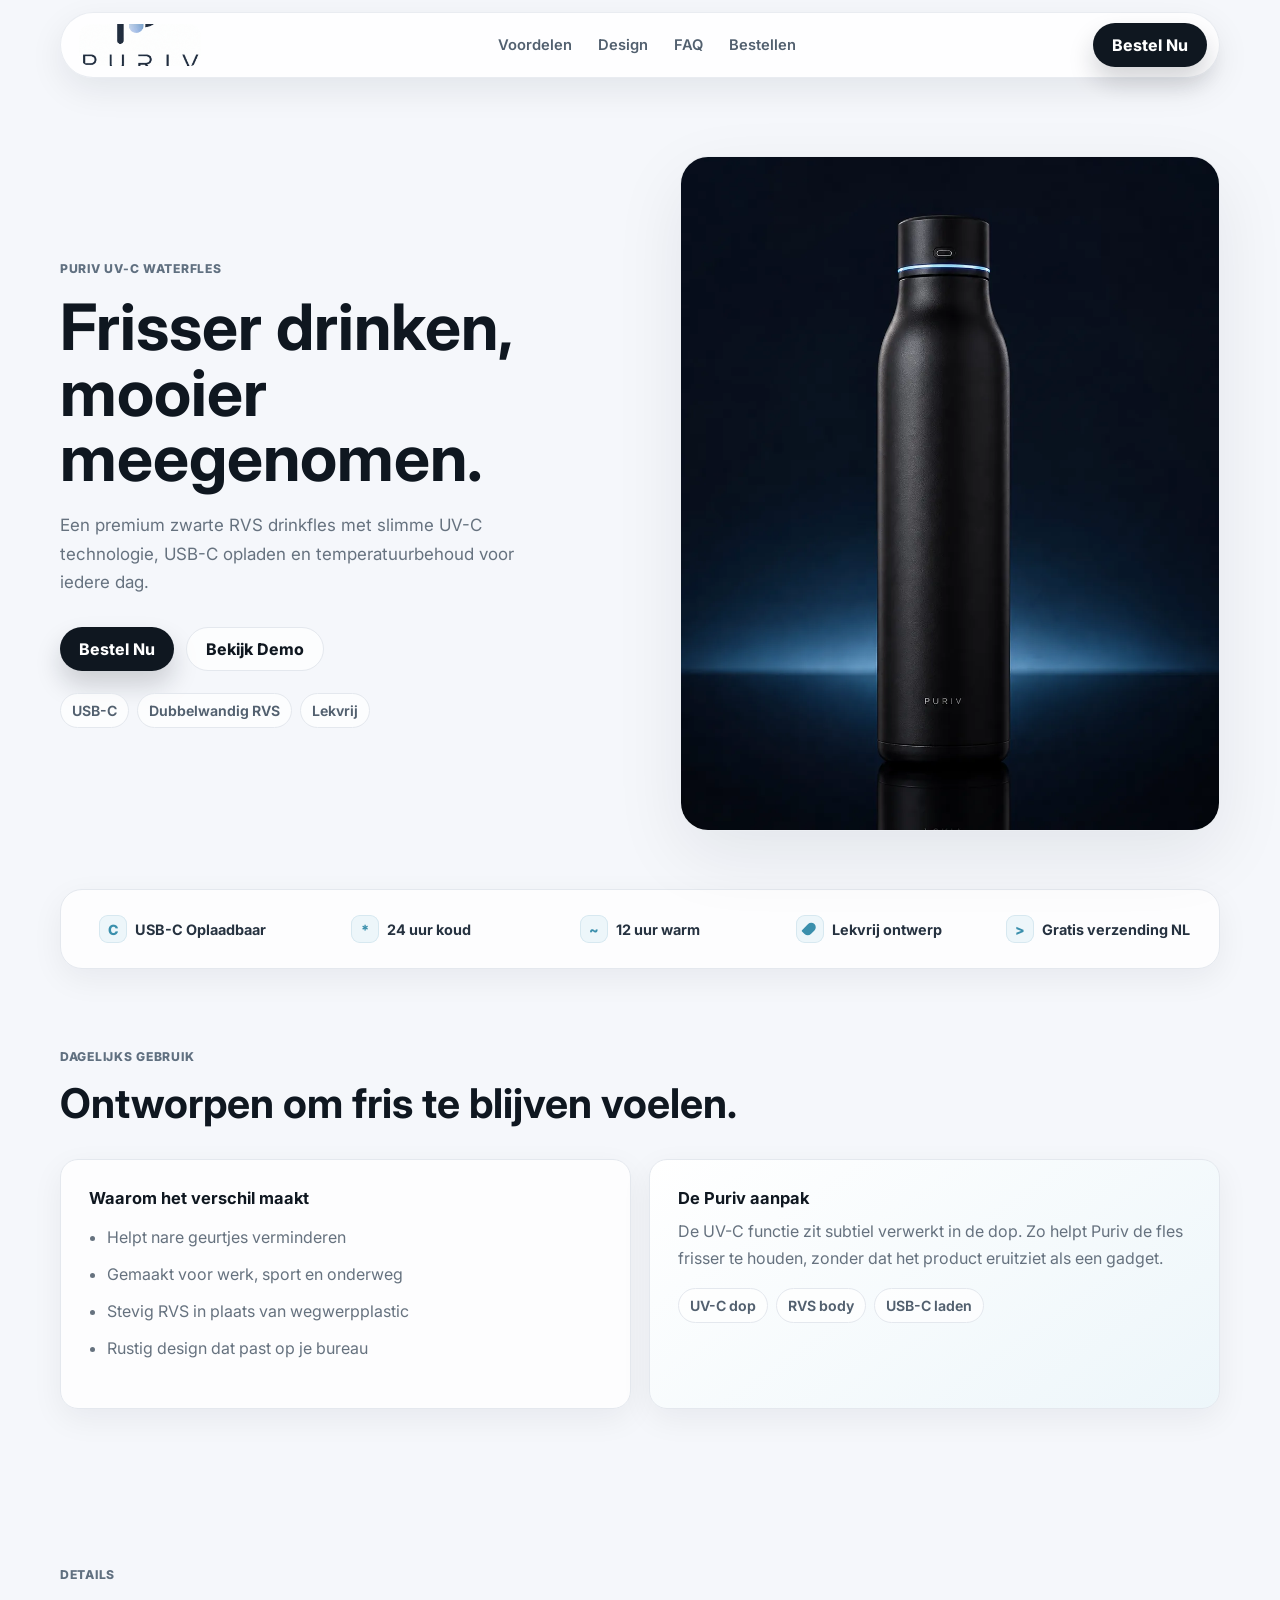
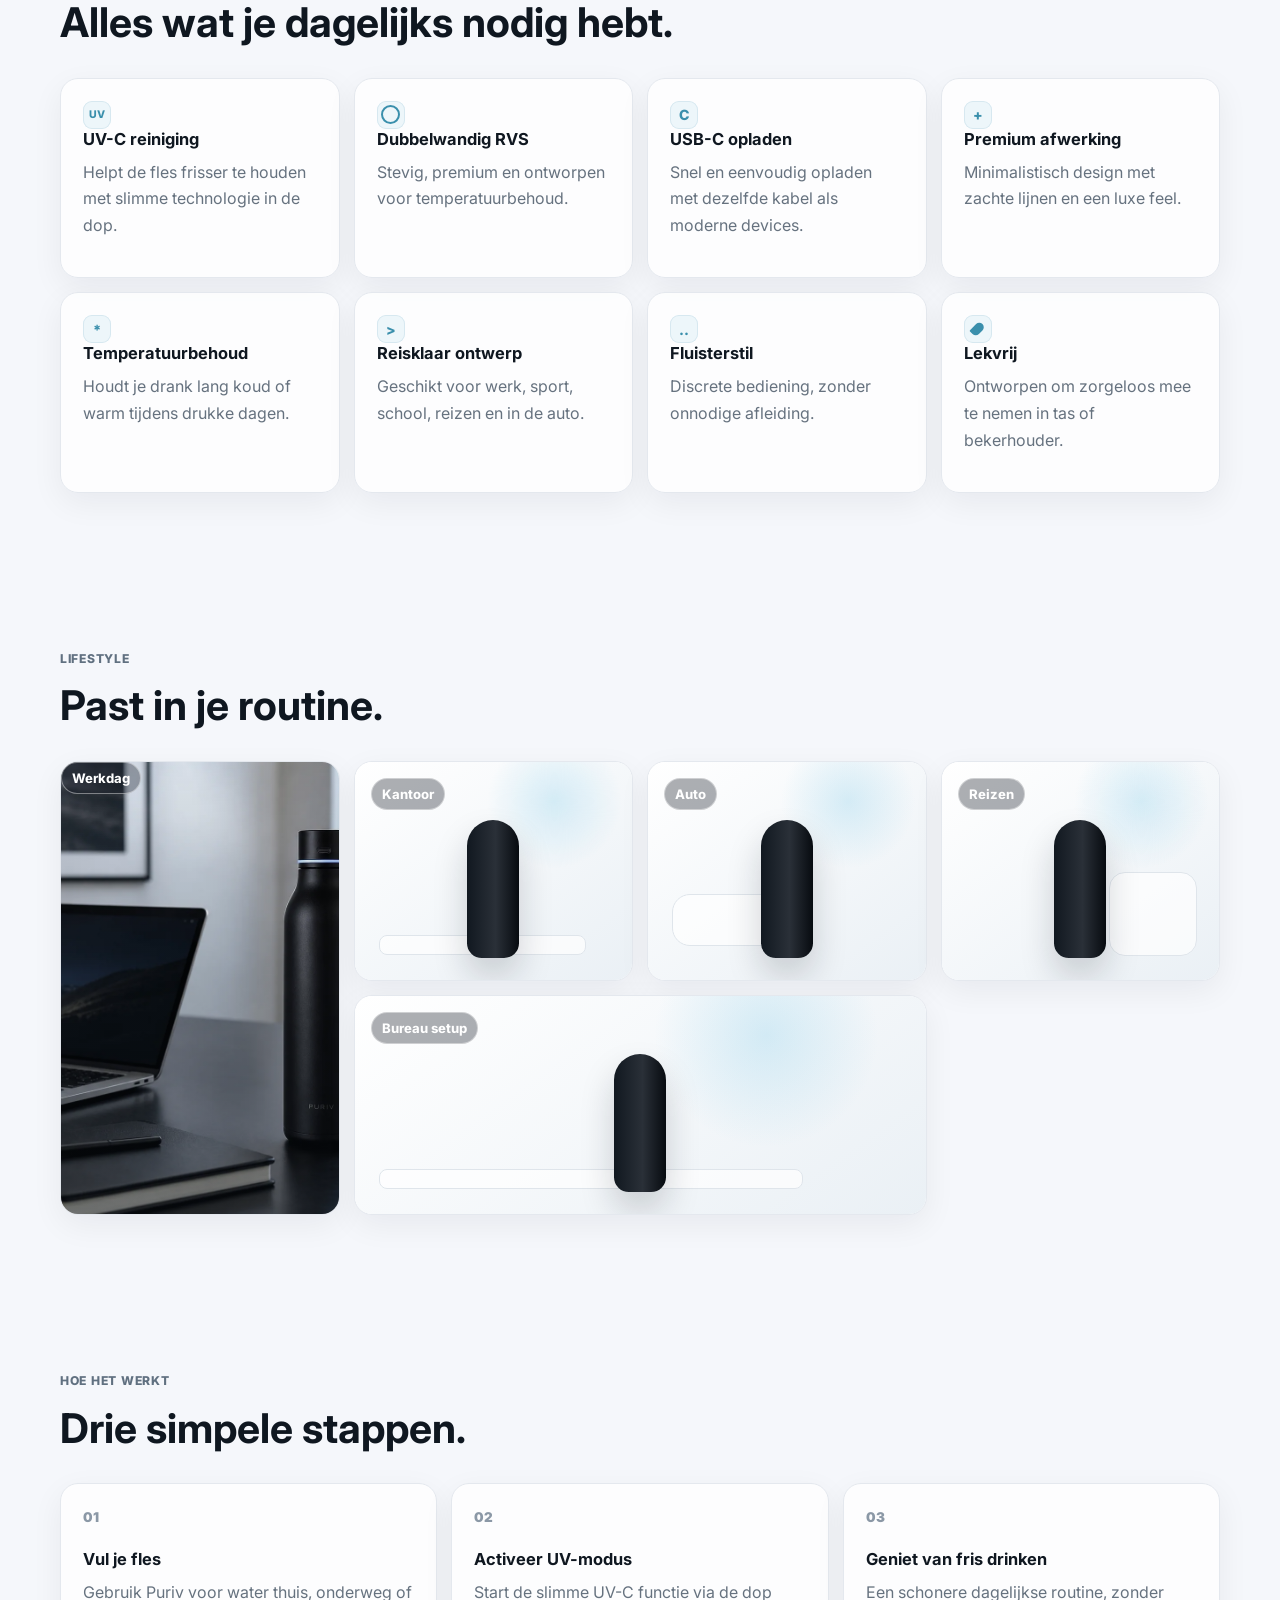
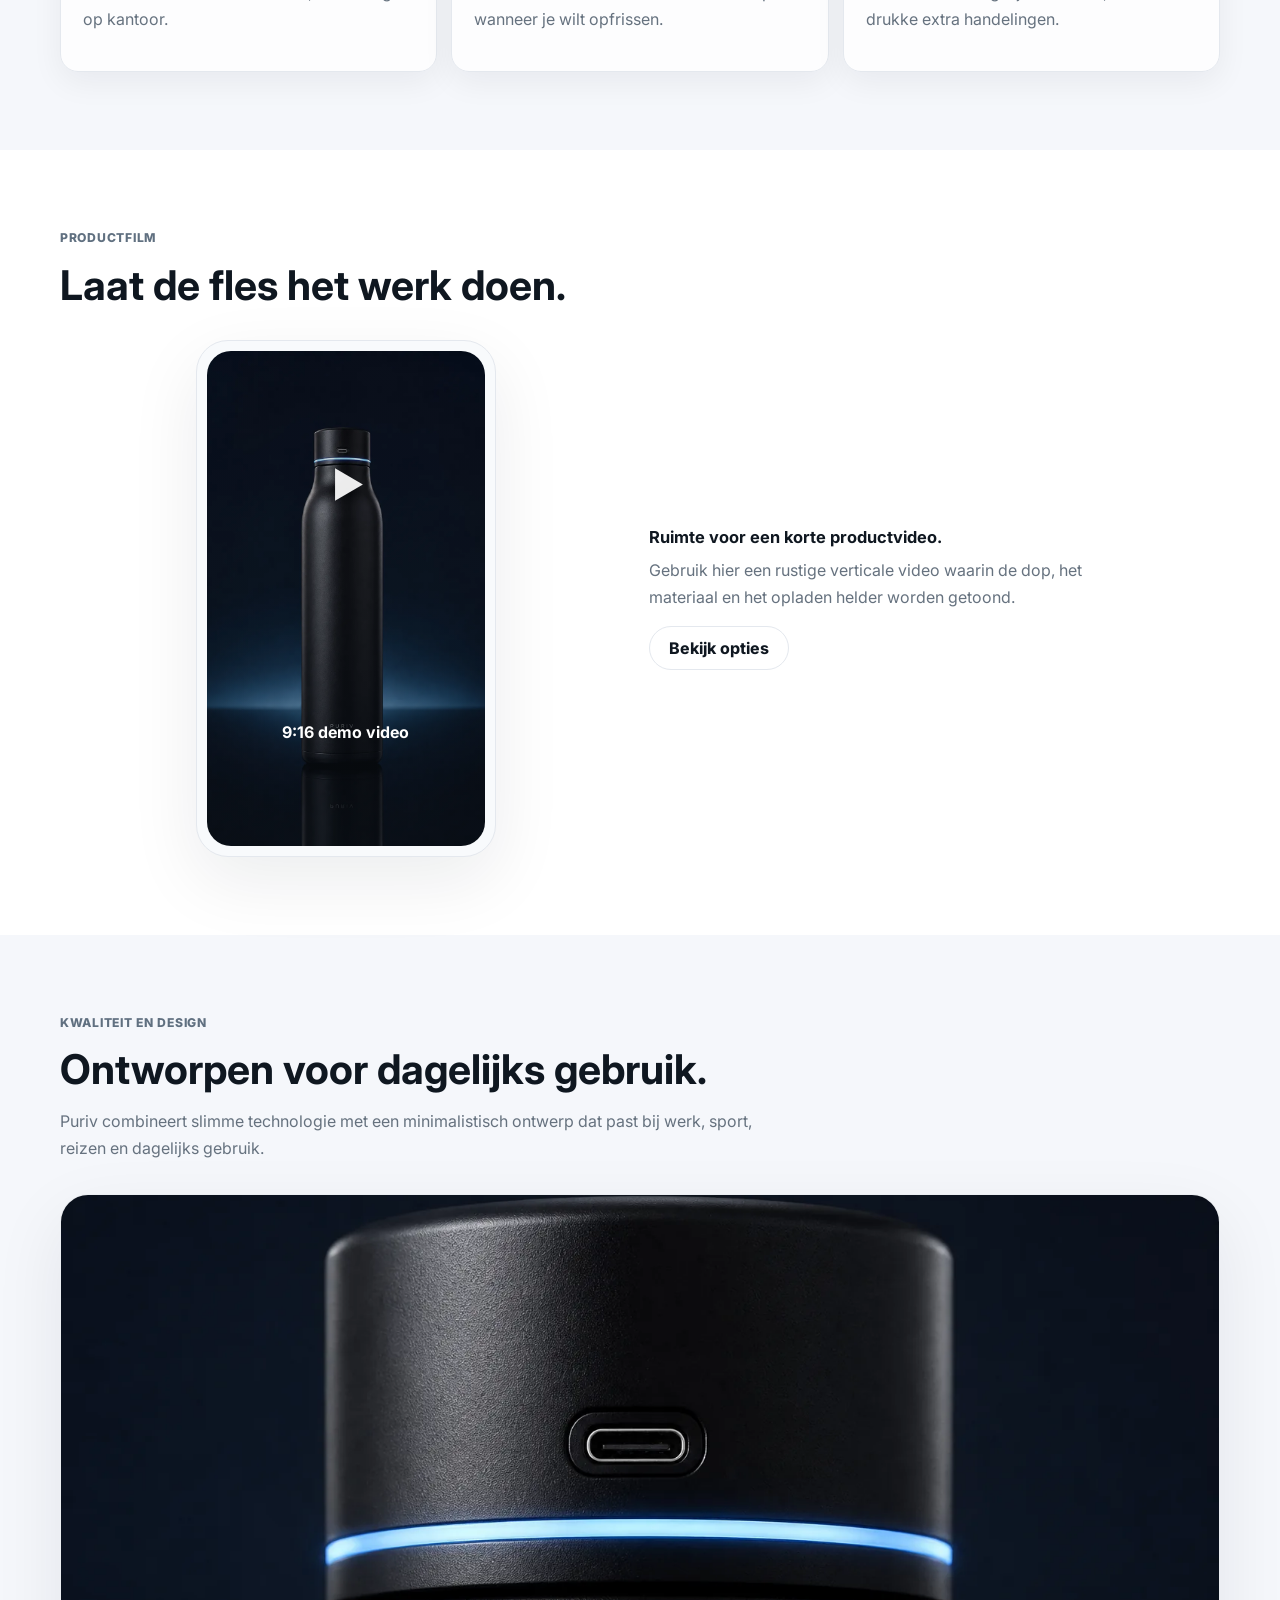
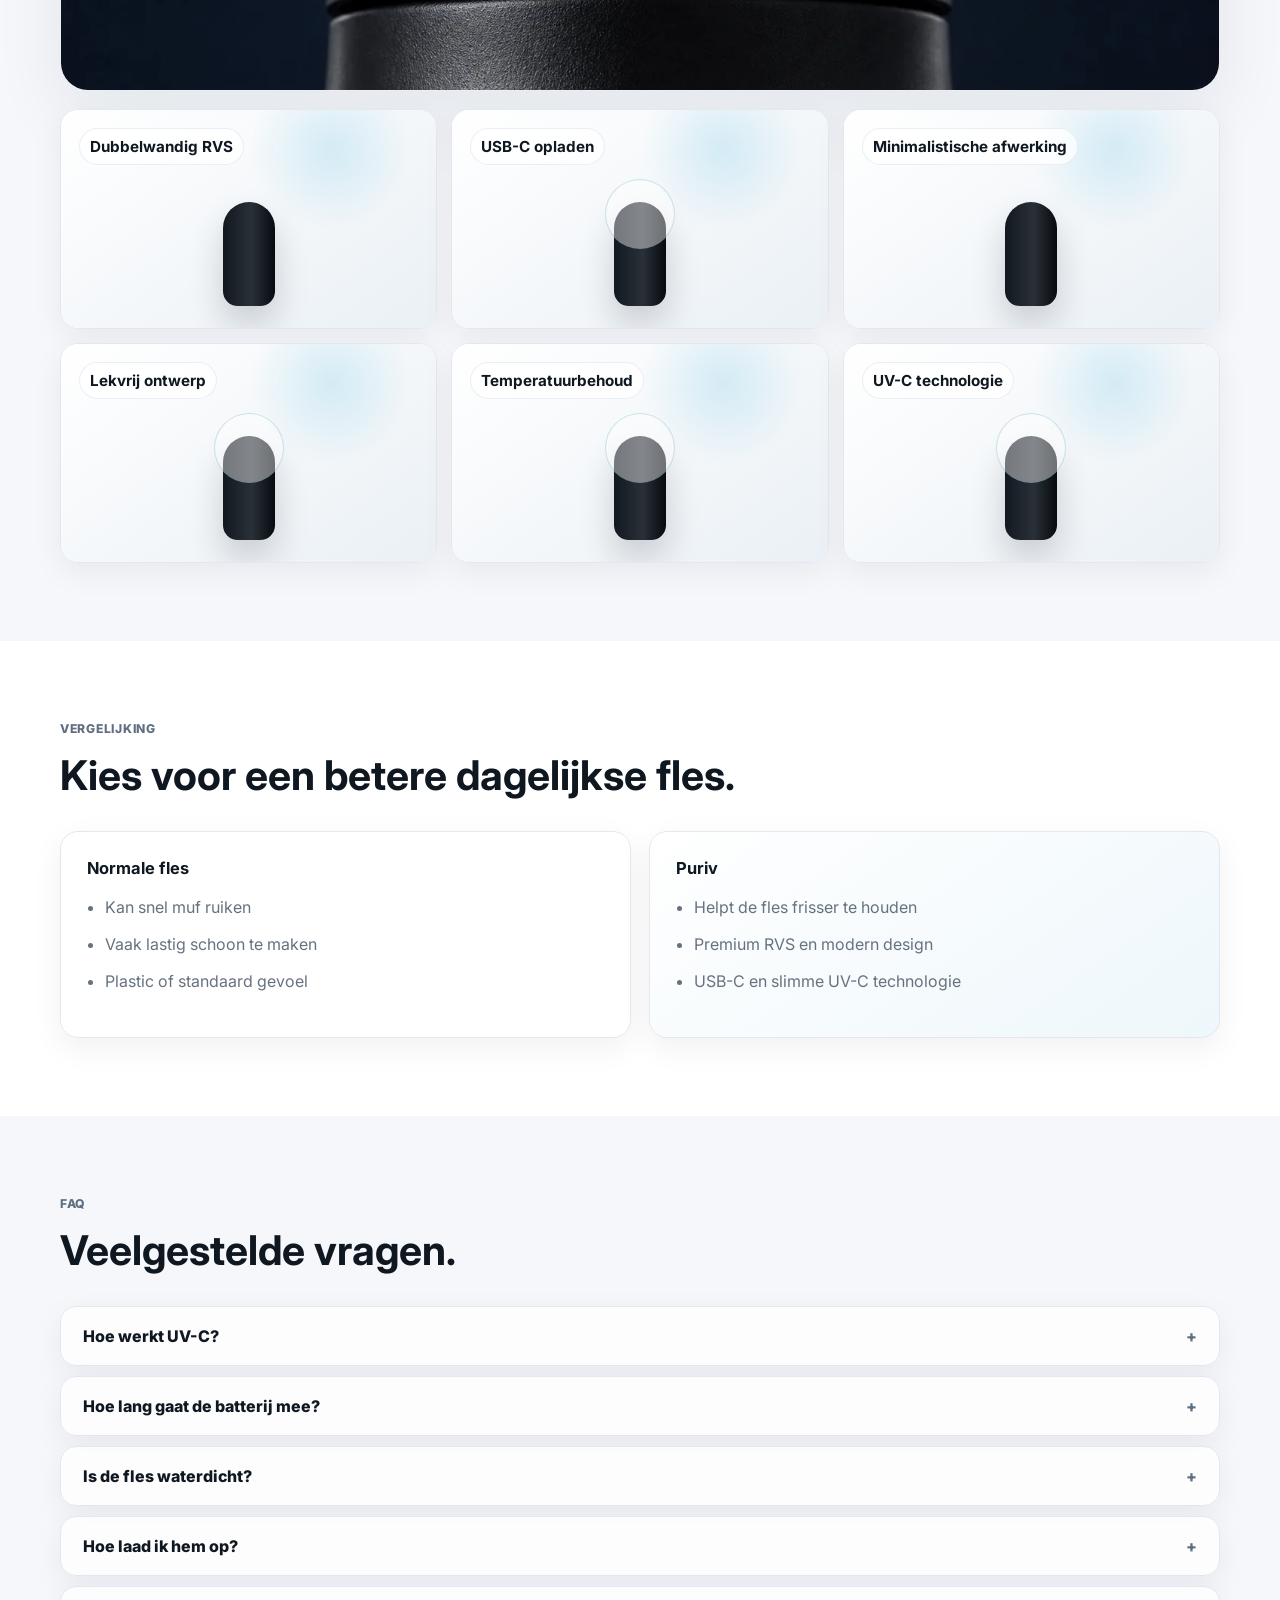
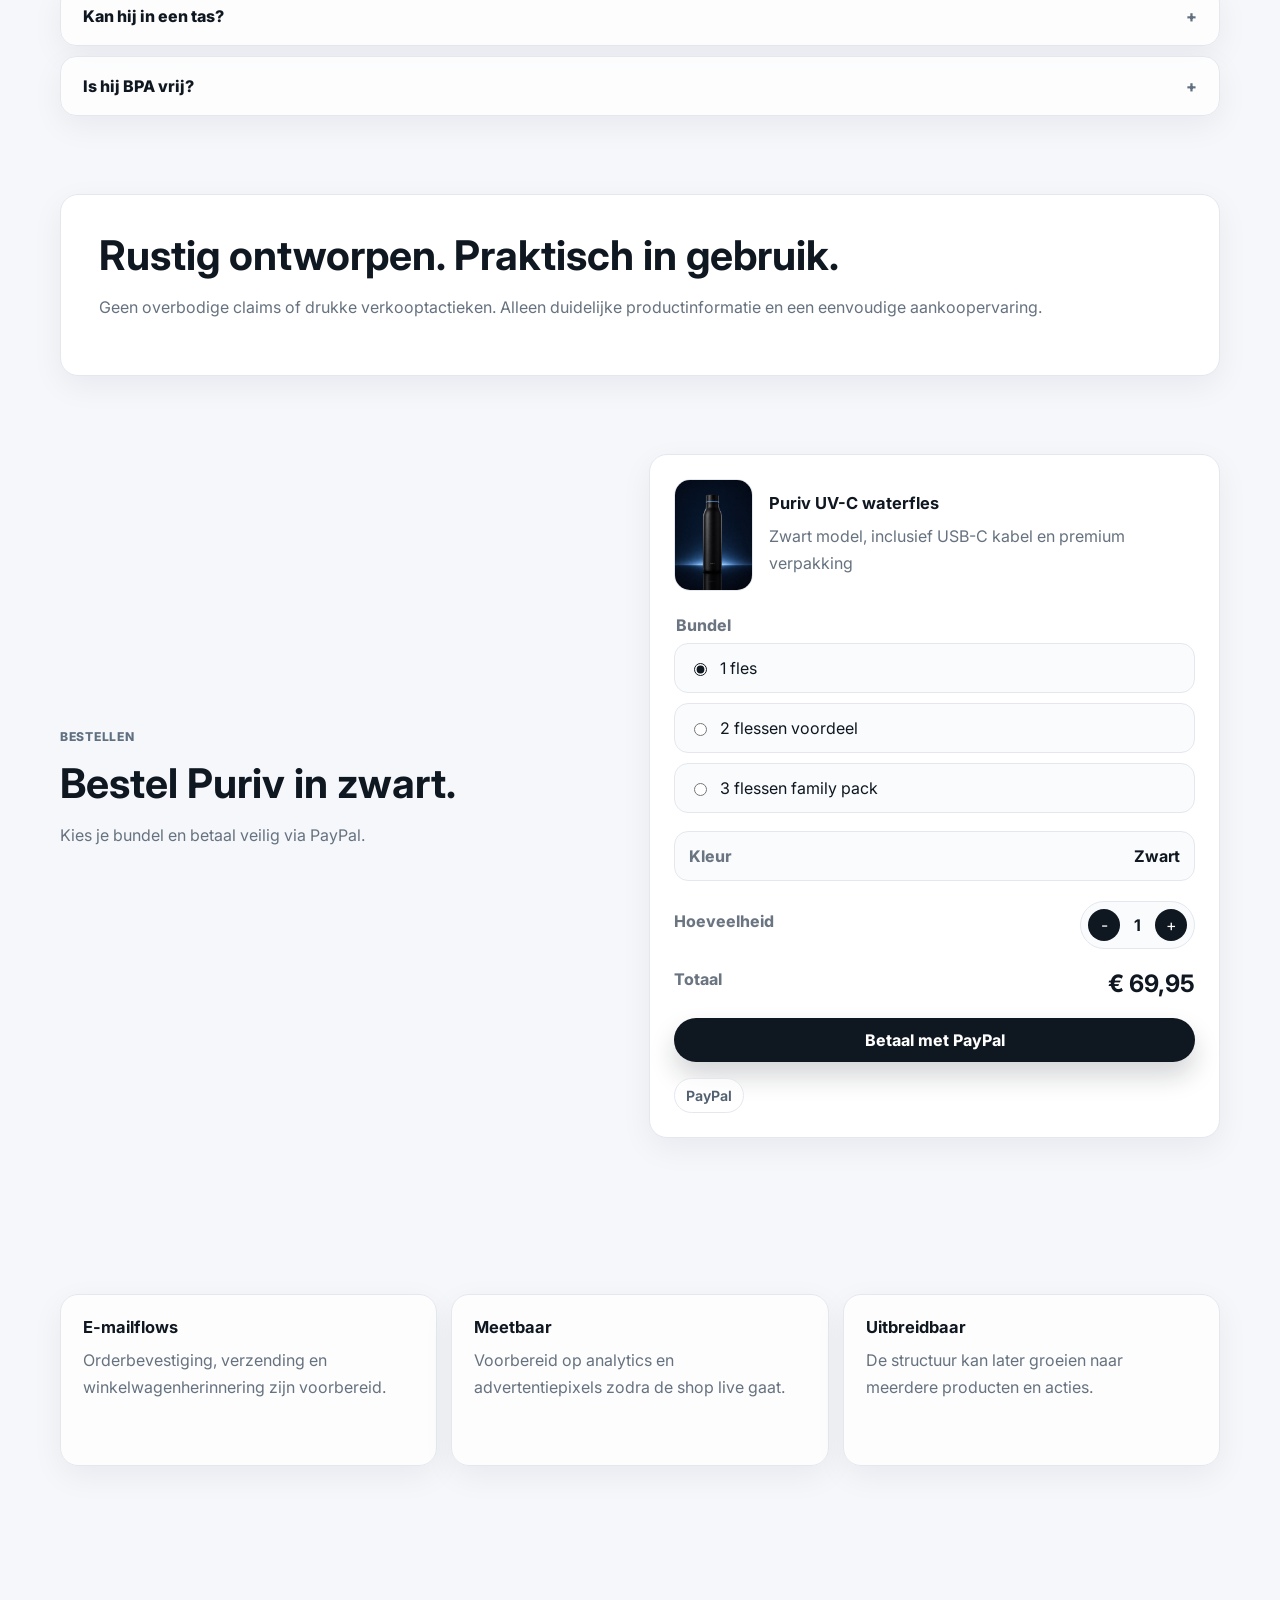
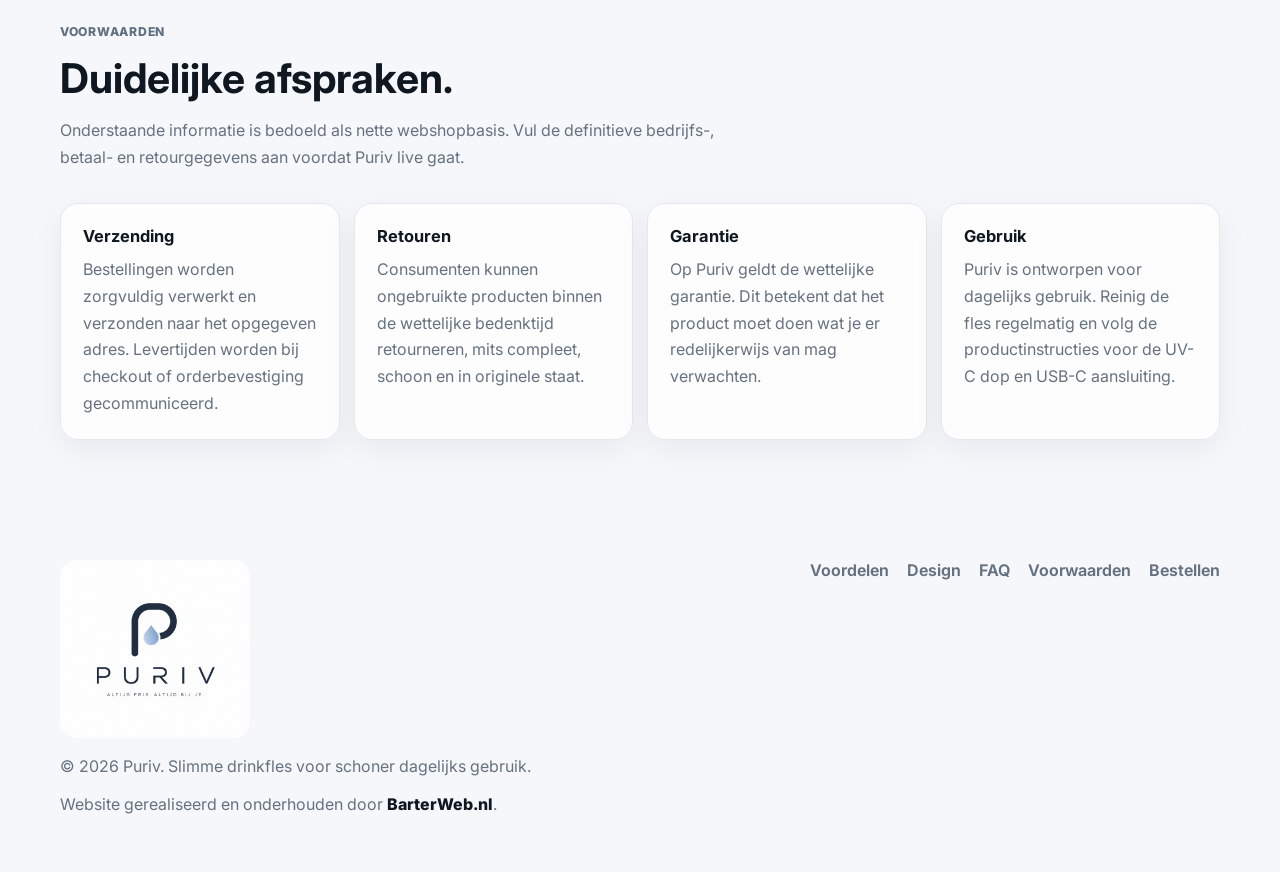
==== commit 4b847cc5: "Add Puriv logo branding" ====
--- a/index.html
+++ b/index.html
@@ -52,8 +52,7 @@
 
     <header class="site-header" id="top">
       <a class="logo" href="#top" aria-label="Puriv home">
-        <span class="logo-mark"></span>
-        Puriv
+        <img src="assets/images/puriv-logo.jpeg" alt="Puriv" />
       </a>
       <nav class="nav" aria-label="Hoofdnavigatie">
         <a href="#voordelen">Voordelen</a>
@@ -486,7 +485,9 @@
 
     <footer class="footer">
       <div class="footer-brand">
-        <a class="logo" href="#top"><span class="logo-mark"></span>Puriv</a>
+        <a class="footer-logo" href="#top" aria-label="Puriv home">
+          <img src="assets/images/puriv-logo.jpeg" alt="Puriv - Altijd fris. Altijd bij je." loading="lazy" />
+        </a>
         <p>© 2026 Puriv. Slimme drinkfles voor schoner dagelijks gebruik.</p>
         <p class="barterweb">Website gerealiseerd en onderhouden door <a href="https://barterweb.nl" target="_blank" rel="noopener">BarterWeb.nl</a>.</p>
       </div>
--- a/style.css
+++ b/style.css
@@ -86,17 +86,18 @@
 .logo {
   display: inline-flex;
   align-items: center;
-  gap: 10px;
-  font-size: 0.98rem;
-  font-weight: 800;
-}
-
-.logo-mark {
-  width: 24px;
-  height: 24px;
-  border-radius: 50%;
-  background: linear-gradient(145deg, var(--navy), #2b3a4c 58%, var(--ice));
-  box-shadow: inset 0 0 0 1px rgba(255, 255, 255, 0.34);
+  width: 122px;
+  height: 42px;
+  overflow: hidden;
+  border-radius: 12px;
+}
+
+.logo img {
+  width: 100%;
+  height: 100%;
+  object-fit: cover;
+  object-position: center 58%;
+  transform: scale(1.52);
 }
 
 .nav {
@@ -877,6 +878,20 @@
   max-width: 520px;
 }
 
+.footer-logo {
+  display: inline-flex;
+  width: 190px;
+  overflow: hidden;
+  border-radius: 16px;
+  background: #fff;
+}
+
+.footer-logo img {
+  display: block;
+  width: 100%;
+  height: auto;
+}
+
 .footer-brand p {
   margin: 12px 0 0;
   line-height: 1.6;
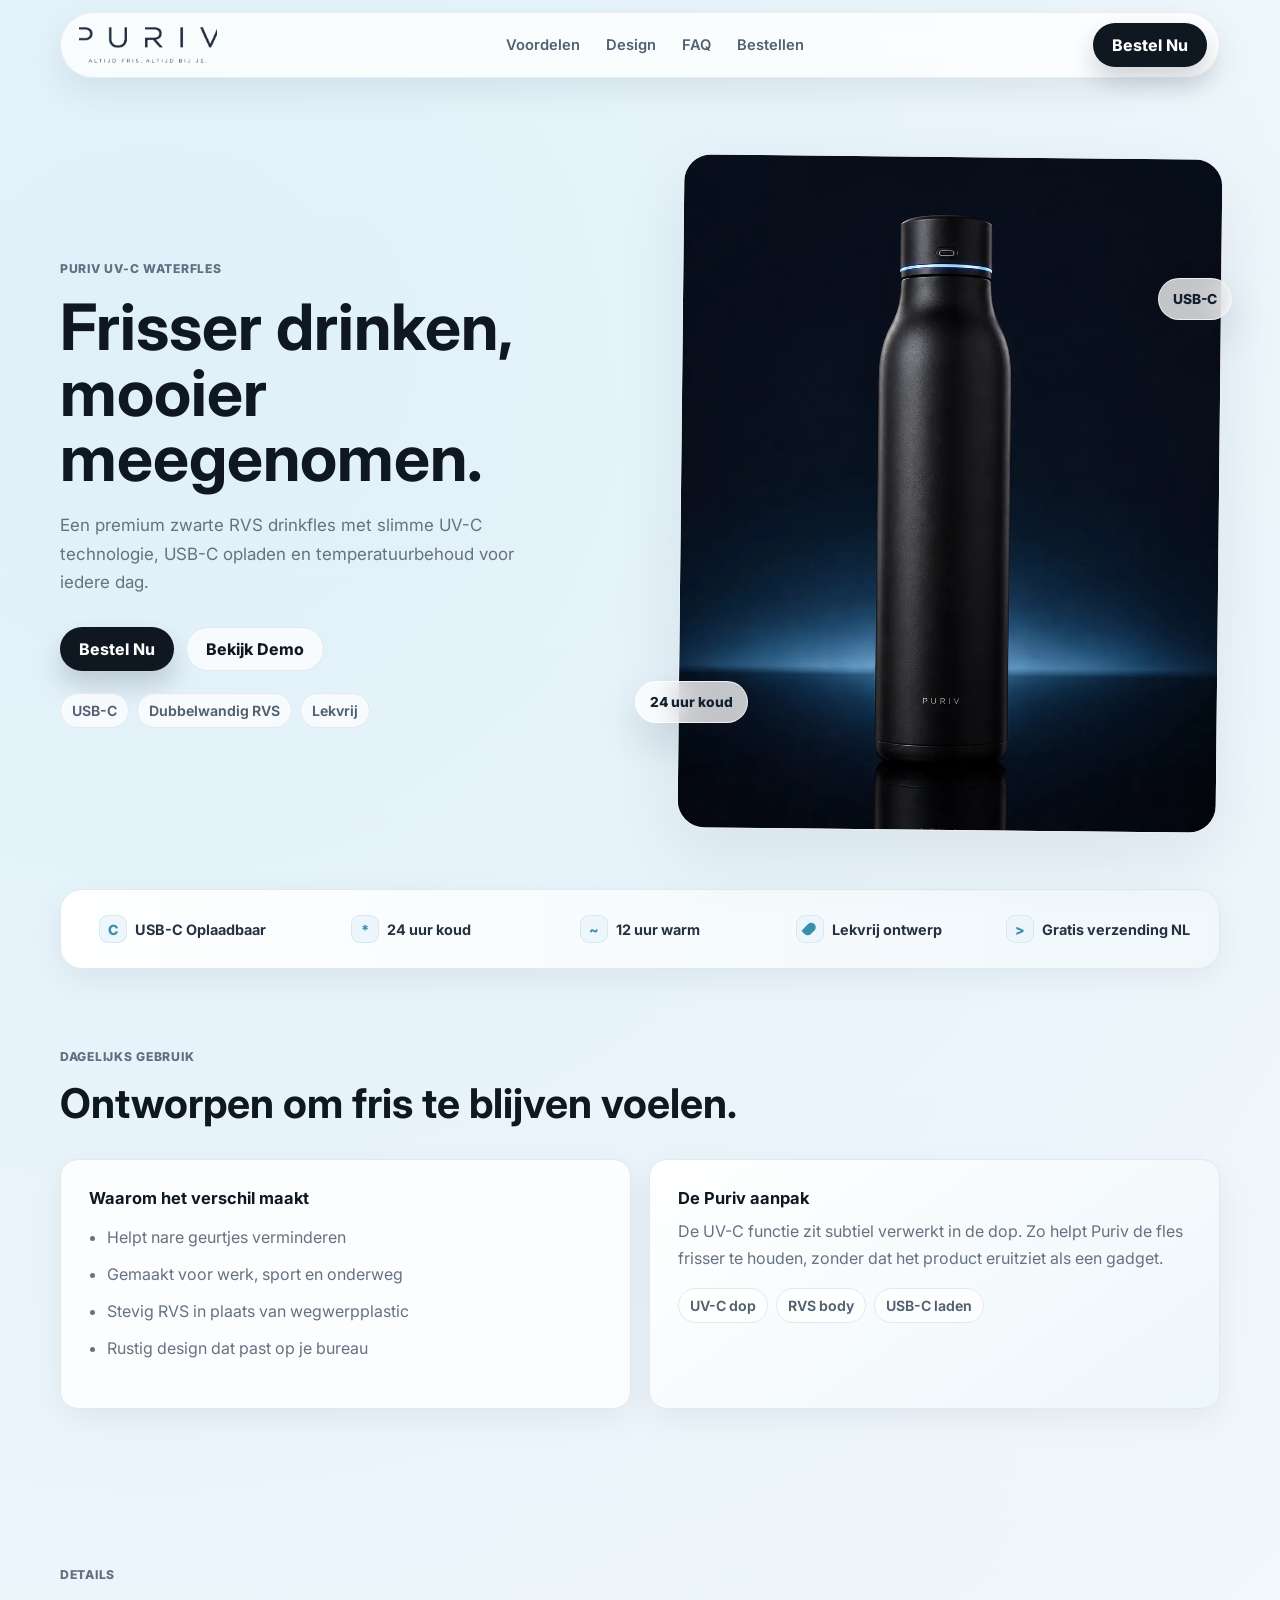
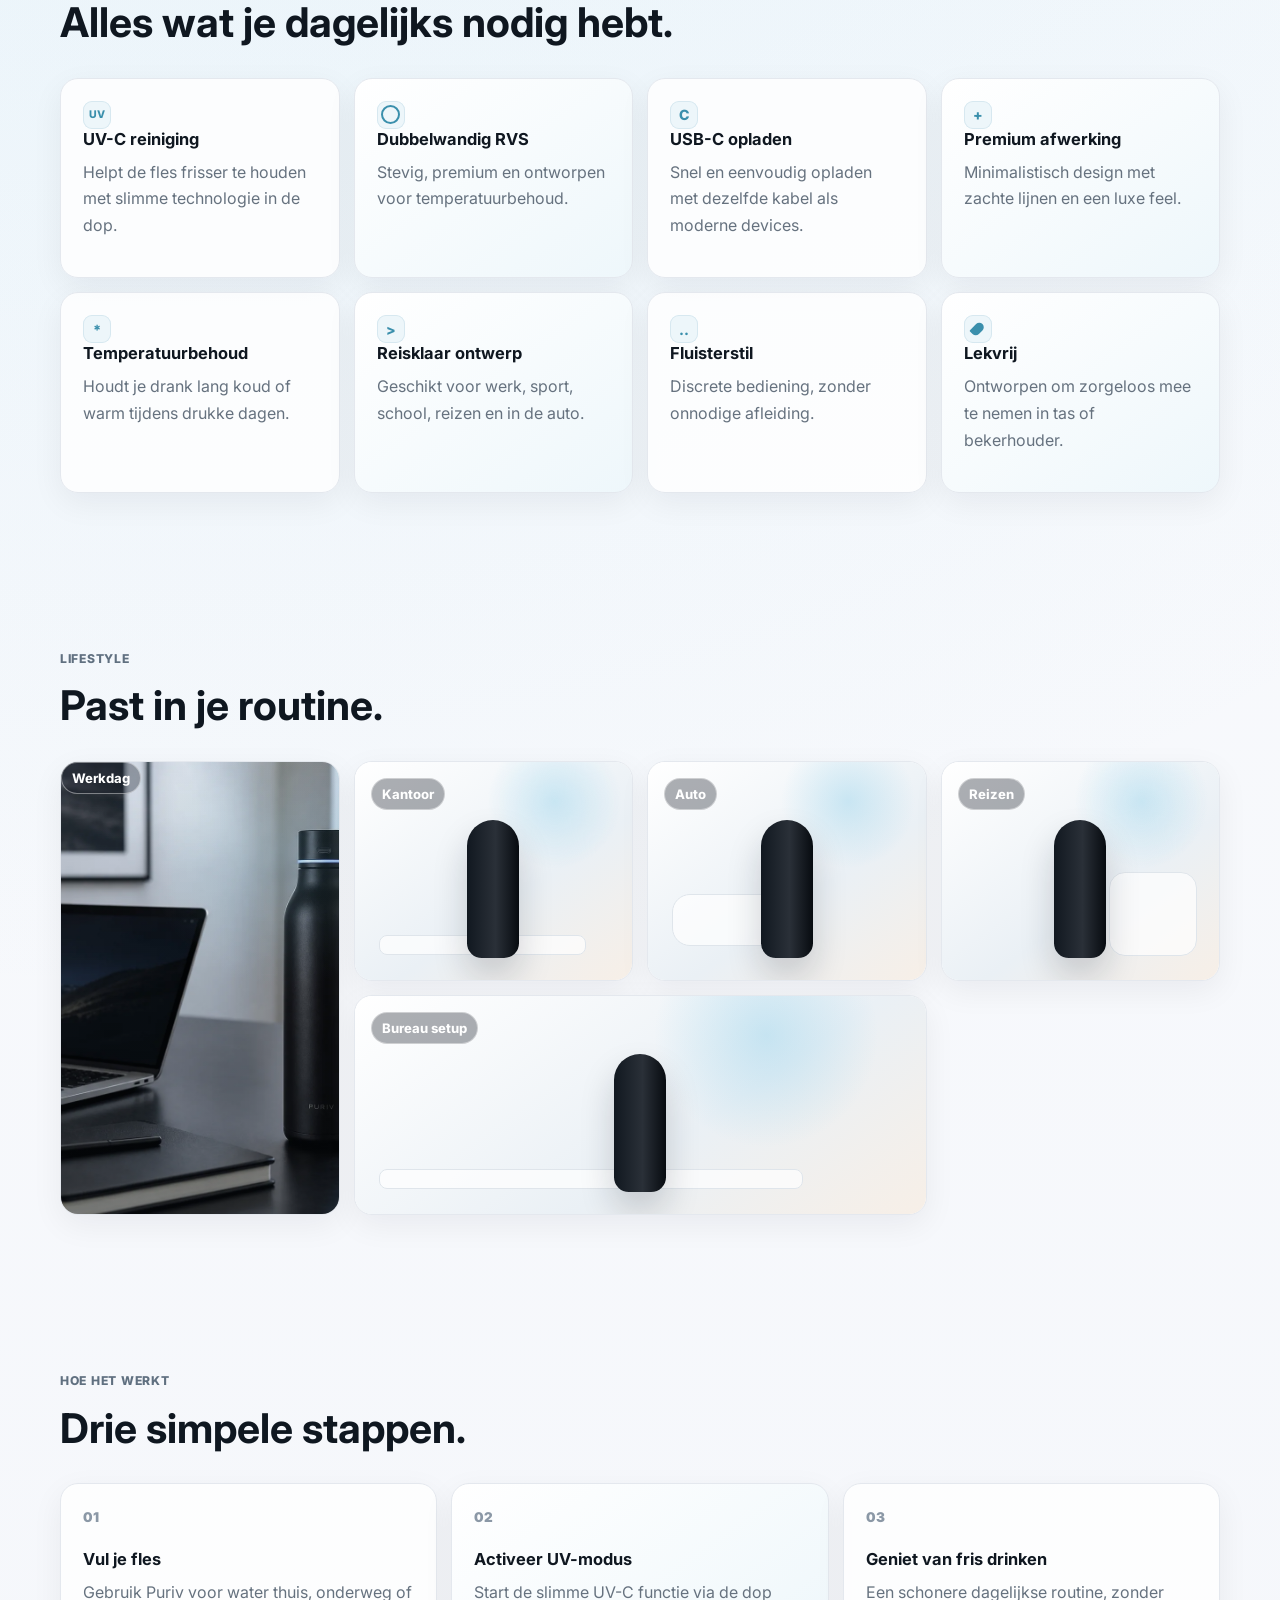
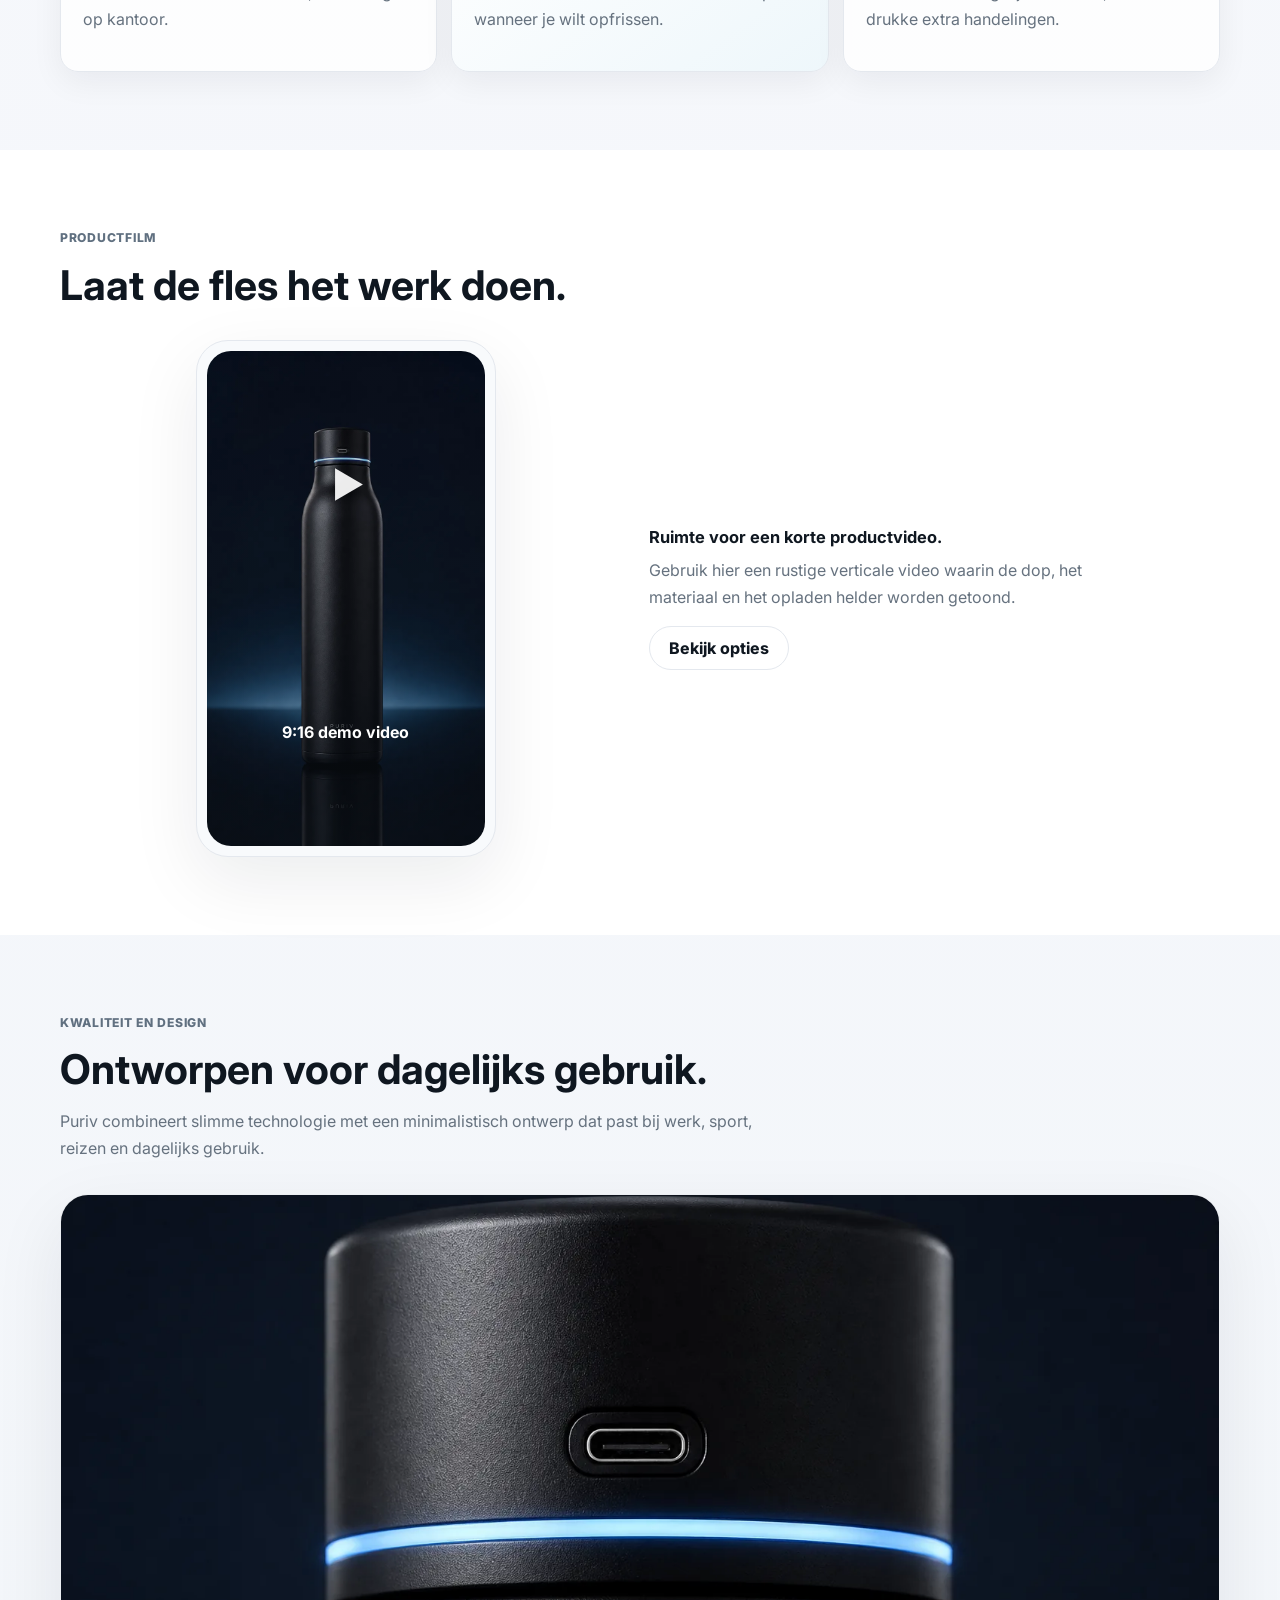
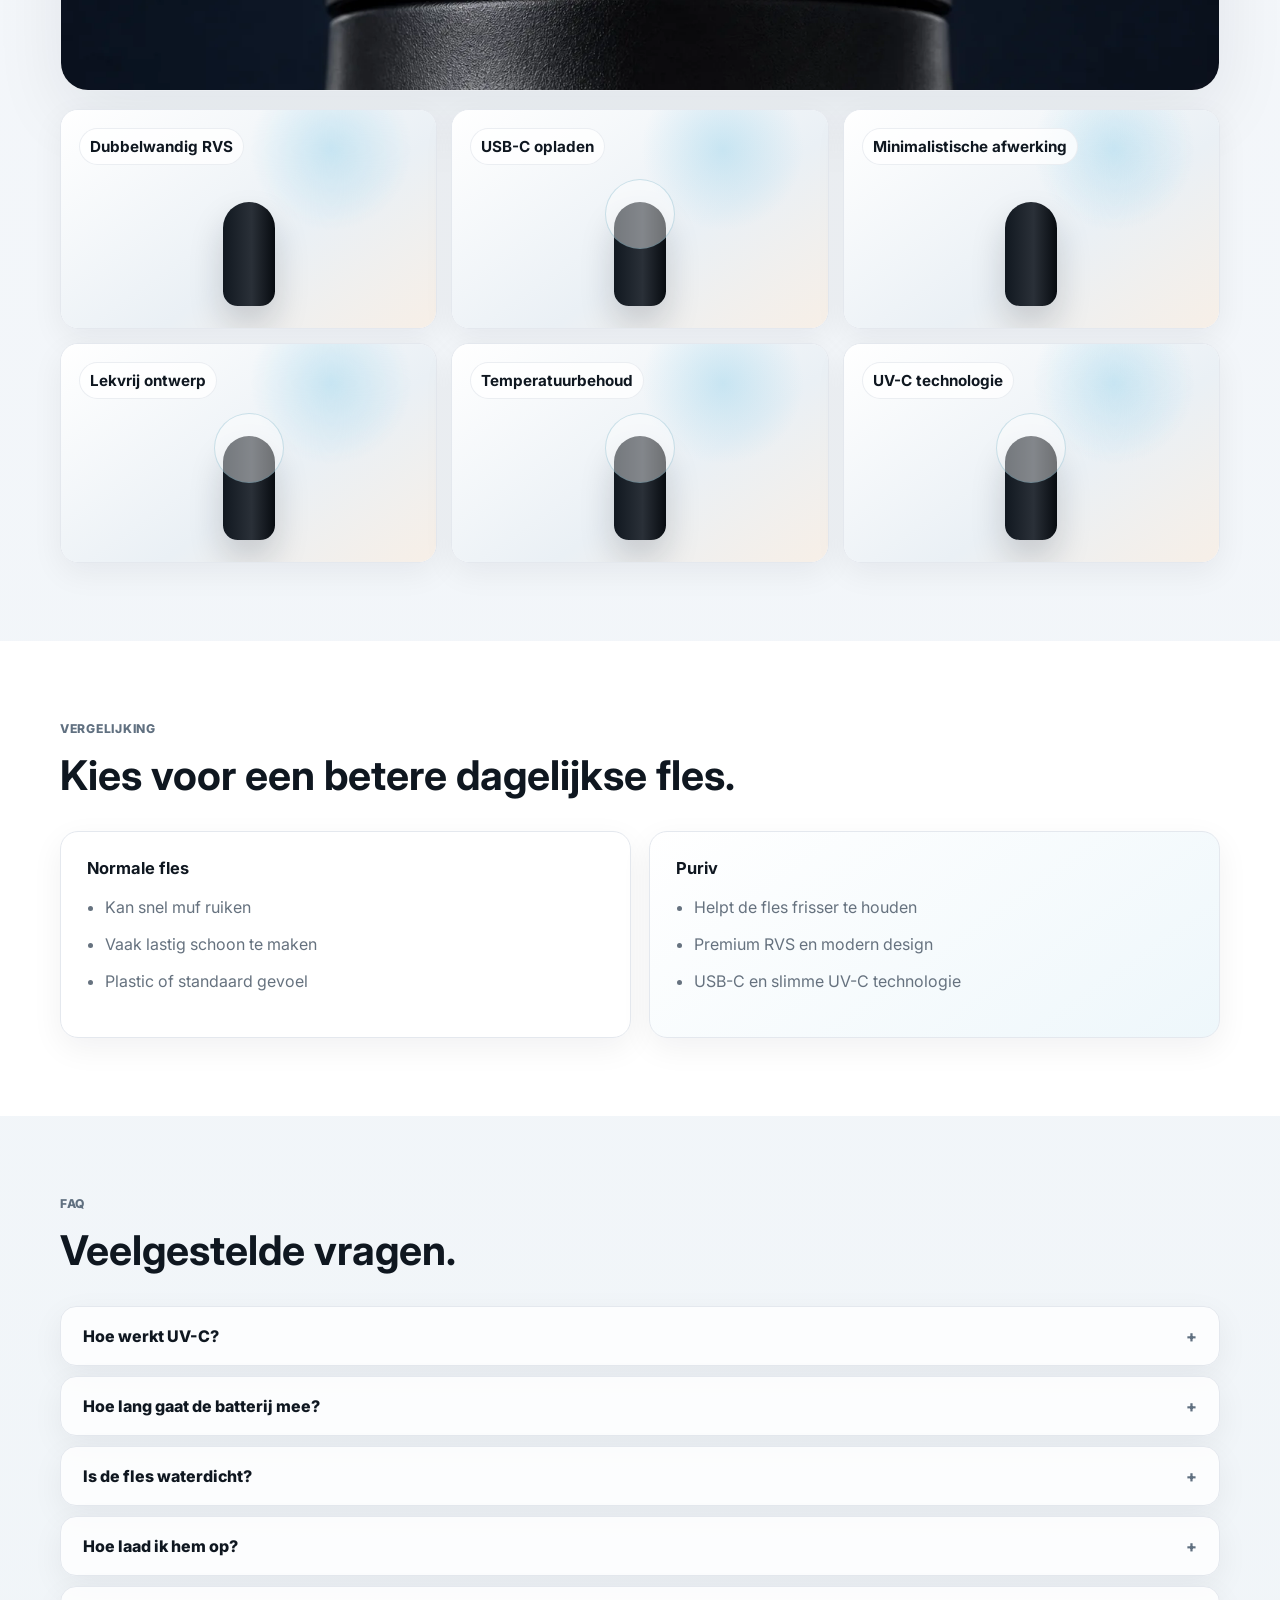
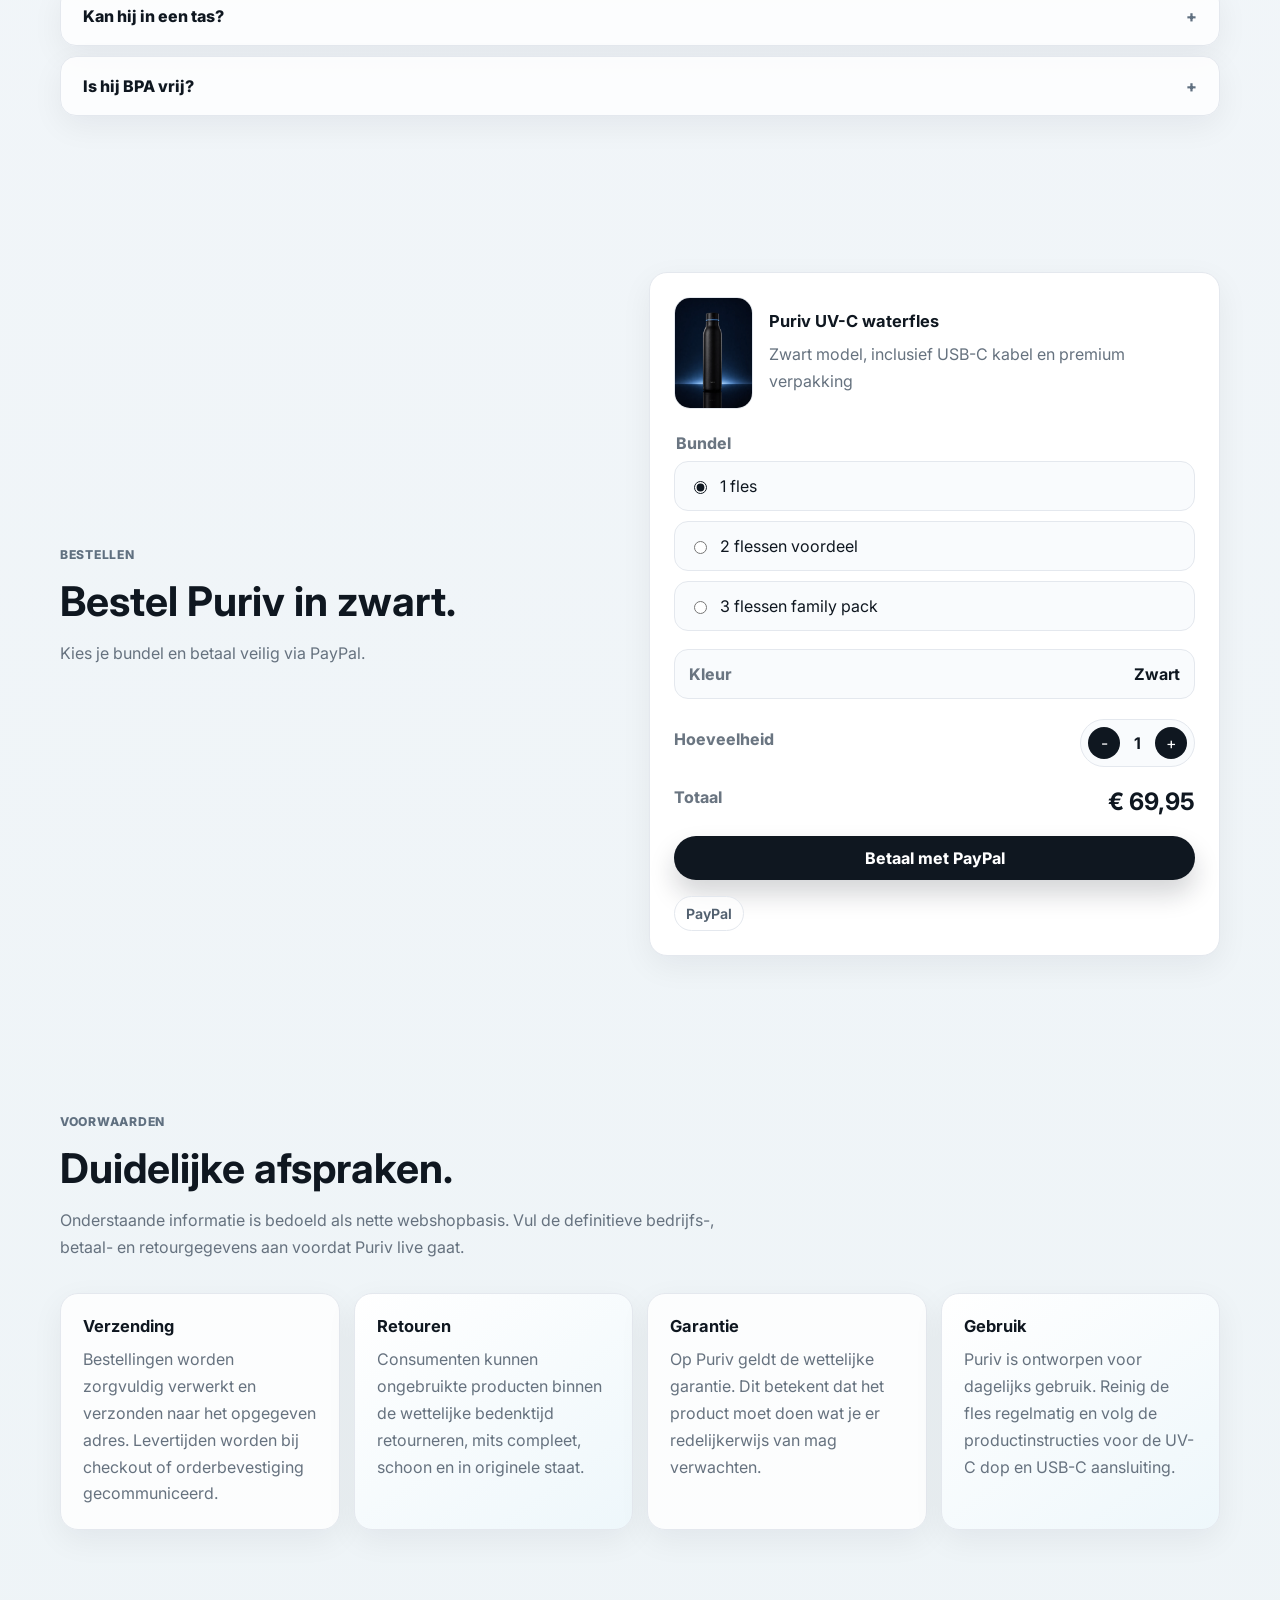
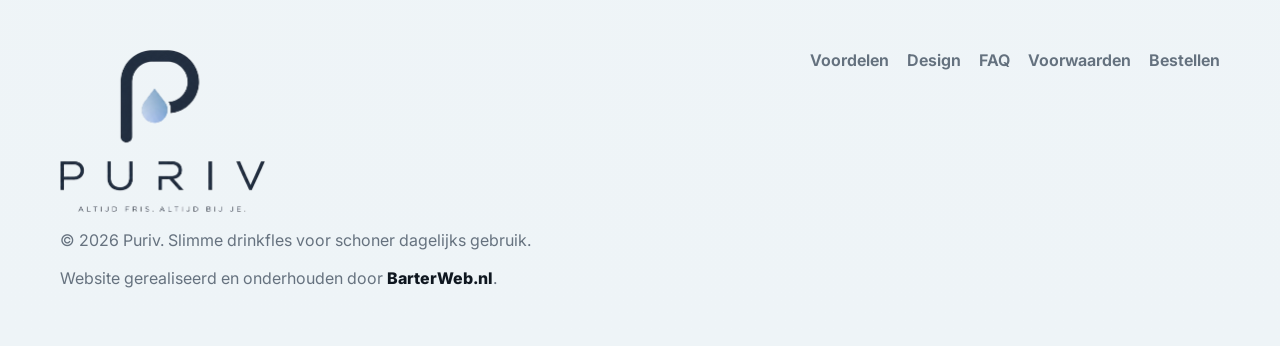
==== commit 23d16bd4: "Add motion accents and transparent logo" ====
--- a/index.html
+++ b/index.html
@@ -52,7 +52,7 @@
 
     <header class="site-header" id="top">
       <a class="logo" href="#top" aria-label="Puriv home">
-        <img src="assets/images/puriv-logo.jpeg" alt="Puriv" />
+        <img src="assets/images/puriv-wordmark-transparent.png" alt="Puriv" />
       </a>
       <nav class="nav" aria-label="Hoofdnavigatie">
         <a href="#voordelen">Voordelen</a>
@@ -94,6 +94,8 @@
               loading="eager"
             />
           </figure>
+          <div class="floating-spec spec-one">24 uur koud</div>
+          <div class="floating-spec spec-two">USB-C</div>
         </div>
       </section>
 
@@ -377,14 +379,6 @@
         </div>
       </section>
 
-      <section class="calm-notice reveal">
-        <h2>Rustig ontworpen. Praktisch in gebruik.</h2>
-        <p>
-          Geen overbodige claims of drukke verkooptactieken. Alleen duidelijke productinformatie en
-          een eenvoudige aankoopervaring.
-        </p>
-      </section>
-
       <section class="checkout" id="bestellen">
         <div class="checkout-copy reveal">
           <p class="eyebrow">Bestellen</p>
@@ -436,23 +430,6 @@
         </div>
       </section>
 
-      <section class="tech-ready">
-        <div class="ready-grid">
-          <article class="ready-card reveal">
-            <h3>E-mailflows</h3>
-            <p>Orderbevestiging, verzending en winkelwagenherinnering zijn voorbereid.</p>
-          </article>
-          <article class="ready-card reveal">
-            <h3>Meetbaar</h3>
-            <p>Voorbereid op analytics en advertentiepixels zodra de shop live gaat.</p>
-          </article>
-          <article class="ready-card reveal">
-            <h3>Uitbreidbaar</h3>
-            <p>De structuur kan later groeien naar meerdere producten en acties.</p>
-          </article>
-        </div>
-      </section>
-
       <section class="terms" id="voorwaarden">
         <div class="section-heading reveal">
           <p class="eyebrow">Voorwaarden</p>
@@ -486,7 +463,7 @@
     <footer class="footer">
       <div class="footer-brand">
         <a class="footer-logo" href="#top" aria-label="Puriv home">
-          <img src="assets/images/puriv-logo.jpeg" alt="Puriv - Altijd fris. Altijd bij je." loading="lazy" />
+          <img src="assets/images/puriv-logo-transparent.png" alt="Puriv - Altijd fris. Altijd bij je." loading="lazy" />
         </a>
         <p>© 2026 Puriv. Slimme drinkfles voor schoner dagelijks gebruik.</p>
         <p class="barterweb">Website gerealiseerd en onderhouden door <a href="https://barterweb.nl" target="_blank" rel="noopener">BarterWeb.nl</a>.</p>
--- a/style.css
+++ b/style.css
@@ -24,7 +24,9 @@
   margin: 0;
   font-family: "Inter", system-ui, sans-serif;
   color: var(--ink);
-  background: var(--soft);
+  background:
+    radial-gradient(circle at 12% 4%, rgba(124, 201, 232, 0.22), transparent 28%),
+    linear-gradient(180deg, #fbfcfe 0%, #f5f7fb 42%, #eef4f7 100%);
   letter-spacing: 0;
 }
 
@@ -78,7 +80,7 @@
   padding: 10px 12px 10px 18px;
   border: 1px solid rgba(228, 232, 238, 0.82);
   border-radius: 999px;
-  background: rgba(255, 255, 255, 0.86);
+  background: rgba(255, 255, 255, 0.78);
   backdrop-filter: blur(18px);
   box-shadow: 0 12px 34px rgba(15, 23, 32, 0.08);
 }
@@ -86,18 +88,16 @@
 .logo {
   display: inline-flex;
   align-items: center;
-  width: 122px;
+  width: 138px;
   height: 42px;
   overflow: hidden;
-  border-radius: 12px;
 }
 
 .logo img {
   width: 100%;
   height: 100%;
-  object-fit: cover;
-  object-position: center 58%;
-  transform: scale(1.52);
+  object-fit: contain;
+  transform: scale(1.05);
 }
 
 .nav {
@@ -174,12 +174,26 @@
 }
 
 .hero {
+  position: relative;
   display: grid;
   grid-template-columns: 0.9fr 1.1fr;
   align-items: center;
   gap: clamp(28px, 5vw, 70px);
   min-height: 720px;
   padding: 78px 0 58px;
+}
+
+.hero::before {
+  content: "";
+  position: absolute;
+  right: 5%;
+  top: 110px;
+  width: 280px;
+  height: 280px;
+  border-radius: 50%;
+  background: radial-gradient(circle, rgba(124, 201, 232, 0.2), transparent 68%);
+  pointer-events: none;
+  animation: drift 9s ease-in-out infinite;
 }
 
 .hero-copy,
@@ -283,6 +297,42 @@
   aspect-ratio: 4 / 5;
   max-width: 540px;
   margin-left: auto;
+  transform: rotate(0.6deg);
+  transition: transform 0.45s ease, box-shadow 0.45s ease;
+}
+
+.hero-photo:hover {
+  transform: rotate(0deg) translateY(-4px);
+  box-shadow: 0 32px 92px rgba(15, 23, 32, 0.13);
+}
+
+.floating-spec {
+  position: absolute;
+  z-index: 3;
+  display: inline-flex;
+  align-items: center;
+  min-height: 42px;
+  padding: 0 14px;
+  border: 1px solid rgba(255, 255, 255, 0.72);
+  border-radius: 999px;
+  color: #13202d;
+  background: rgba(255, 255, 255, 0.76);
+  box-shadow: 0 18px 42px rgba(15, 23, 32, 0.12);
+  backdrop-filter: blur(14px);
+  font-size: 0.86rem;
+  font-weight: 800;
+  animation: floatBadge 5s ease-in-out infinite;
+}
+
+.spec-one {
+  left: 3%;
+  bottom: 16%;
+}
+
+.spec-two {
+  right: -2%;
+  top: 18%;
+  animation-delay: -1.8s;
 }
 
 .detail-photo {
@@ -297,7 +347,9 @@
   padding: 12px;
   border: 1px solid var(--line);
   border-radius: 22px;
-  background: rgba(255, 255, 255, 0.78);
+  background:
+    linear-gradient(90deg, rgba(255, 255, 255, 0.88), rgba(238, 247, 251, 0.88)),
+    rgba(255, 255, 255, 0.78);
   box-shadow: var(--soft-shadow);
 }
 
@@ -462,6 +514,12 @@
   transition: transform 0.2s ease, box-shadow 0.2s ease;
 }
 
+.feature-card:nth-child(2n),
+.step:nth-child(2),
+.terms-card:nth-child(2n) {
+  background: linear-gradient(145deg, #ffffff, #eef7fb);
+}
+
 .feature-card:hover,
 .quality-card:hover,
 .ready-card:hover,
@@ -500,7 +558,9 @@
   content: "";
   position: absolute;
   inset: 0;
-  background: linear-gradient(180deg, rgba(15, 23, 32, 0.02), rgba(15, 23, 32, 0.34));
+  background:
+    linear-gradient(180deg, rgba(15, 23, 32, 0.02), rgba(15, 23, 32, 0.28)),
+    radial-gradient(circle at 80% 20%, rgba(124, 201, 232, 0.2), transparent 32%);
 }
 
 .visual-block.tall {
@@ -529,8 +589,8 @@
   position: absolute;
   inset: 0;
   background:
-    radial-gradient(circle at 72% 18%, rgba(124, 201, 232, 0.28), transparent 25%),
-    linear-gradient(145deg, #ffffff, #eaf0f5);
+    radial-gradient(circle at 72% 18%, rgba(124, 201, 232, 0.34), transparent 25%),
+    linear-gradient(145deg, #ffffff, #eaf0f5 60%, #f7efe7);
 }
 
 .visual-scene::after,
@@ -880,10 +940,8 @@
 
 .footer-logo {
   display: inline-flex;
-  width: 190px;
+  width: 205px;
   overflow: hidden;
-  border-radius: 16px;
-  background: #fff;
 }
 
 .footer-logo img {
@@ -919,6 +977,26 @@
 .reveal.visible {
   opacity: 1;
   transform: translateY(0);
+}
+
+@keyframes drift {
+  0%,
+  100% {
+    transform: translate3d(0, 0, 0);
+  }
+  50% {
+    transform: translate3d(-18px, 16px, 0);
+  }
+}
+
+@keyframes floatBadge {
+  0%,
+  100% {
+    transform: translateY(0);
+  }
+  50% {
+    transform: translateY(-8px);
+  }
 }
 
 @media (max-width: 980px) {
@@ -965,6 +1043,10 @@
     margin: 8px auto 0;
   }
 
+  .floating-spec {
+    display: none;
+  }
+
   .trust-bar,
   .feature-grid,
   .quality-grid,
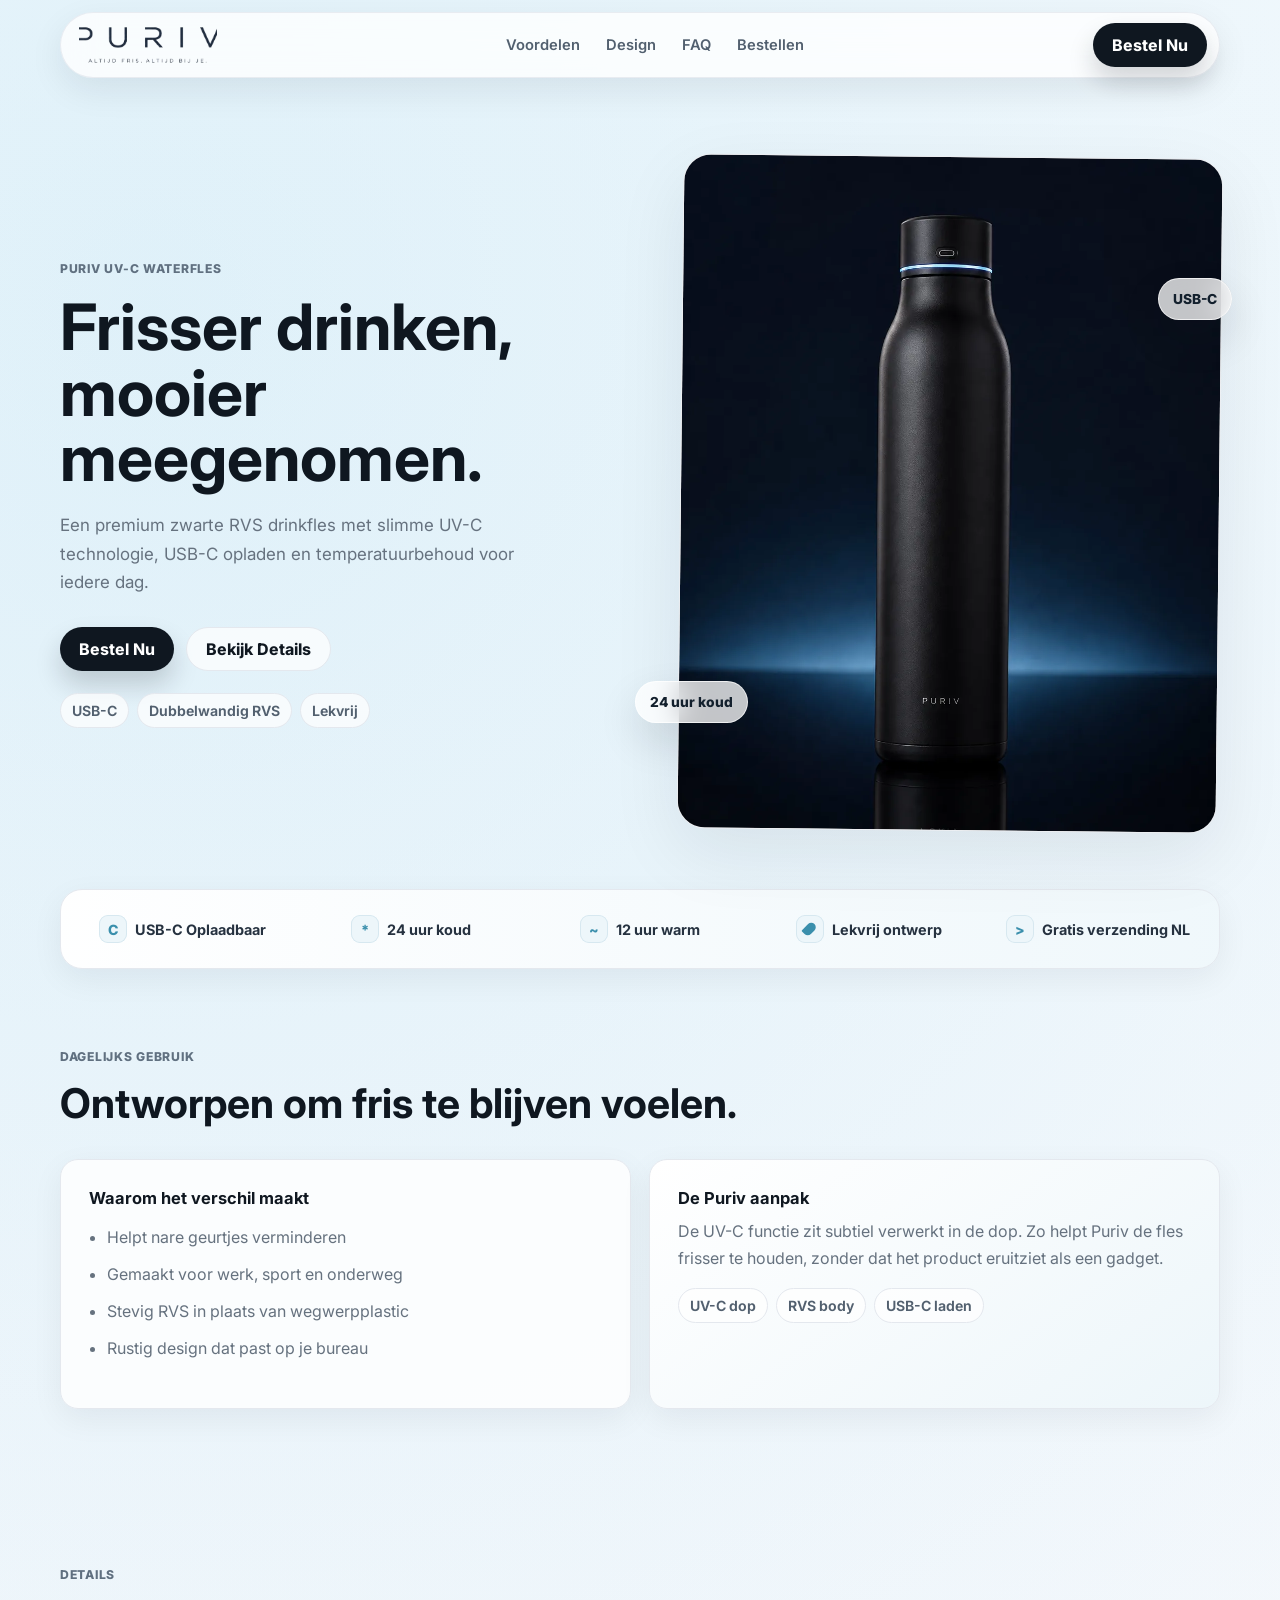
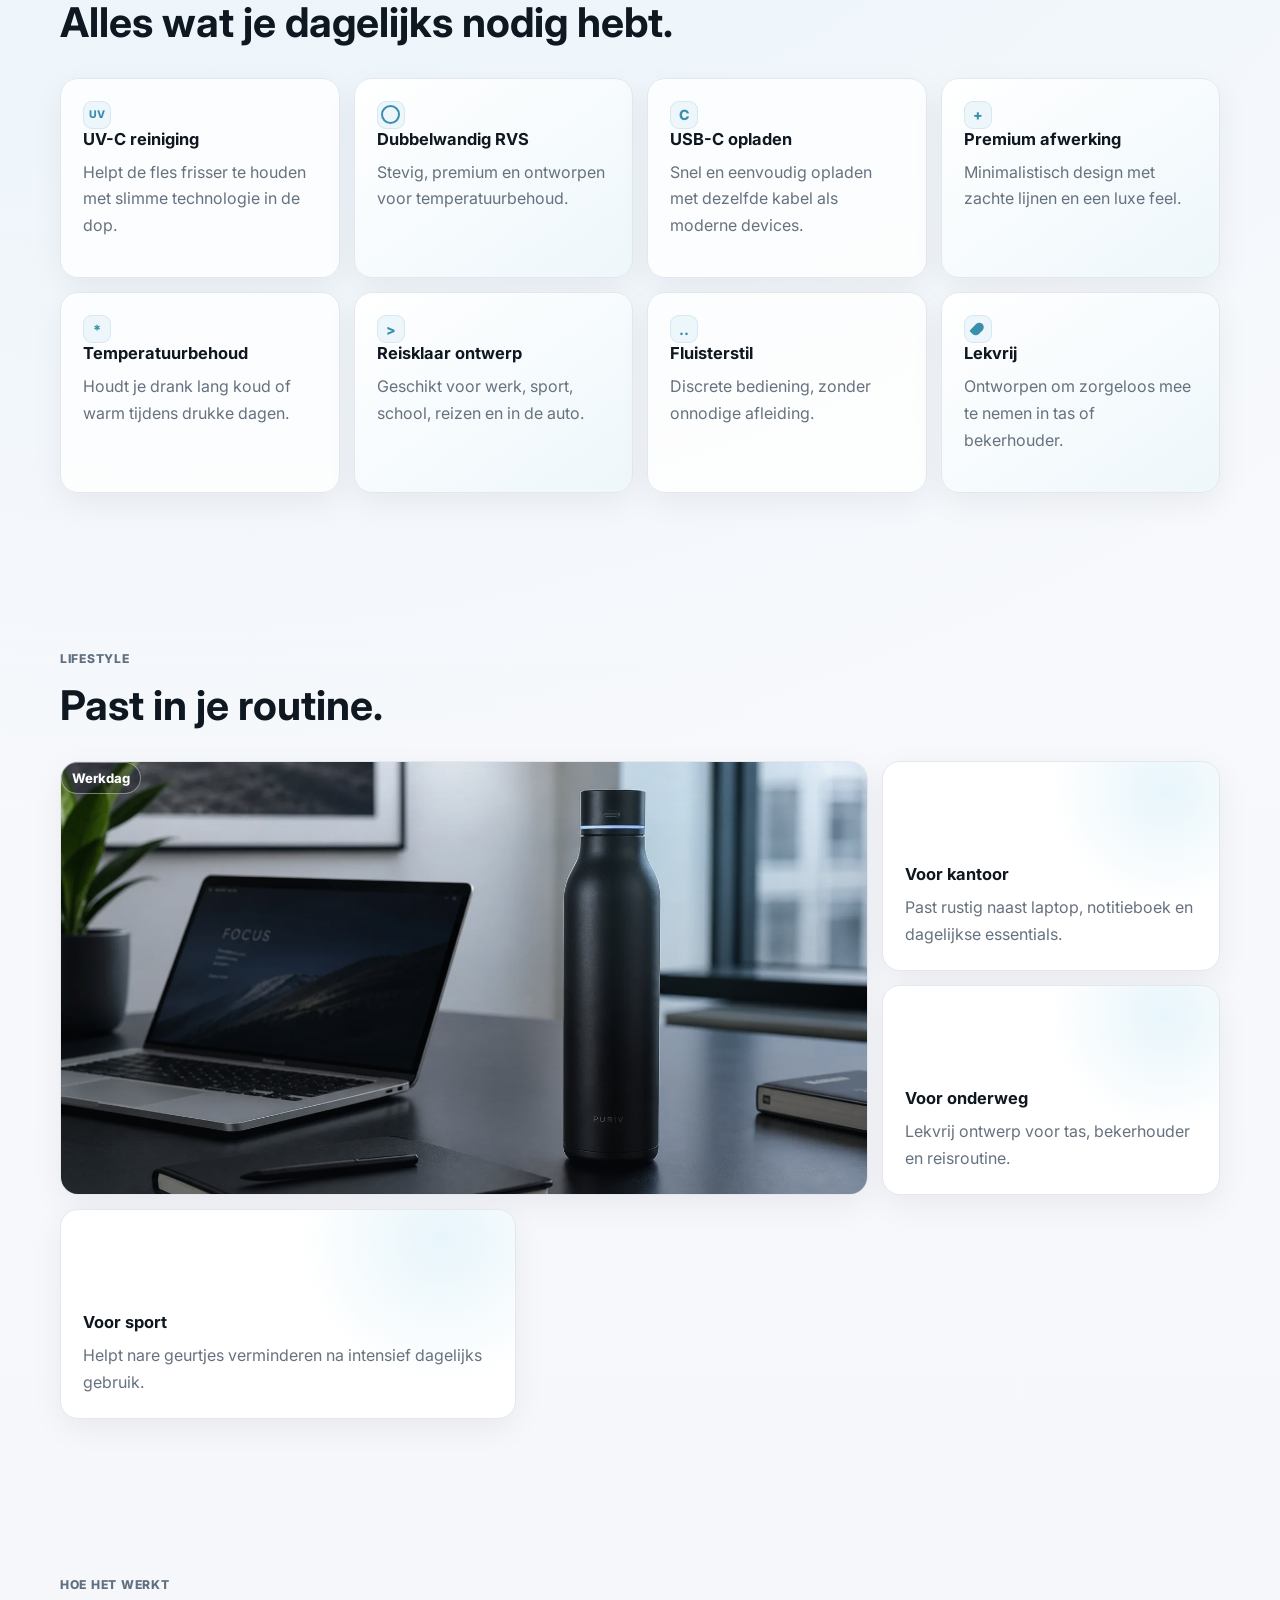
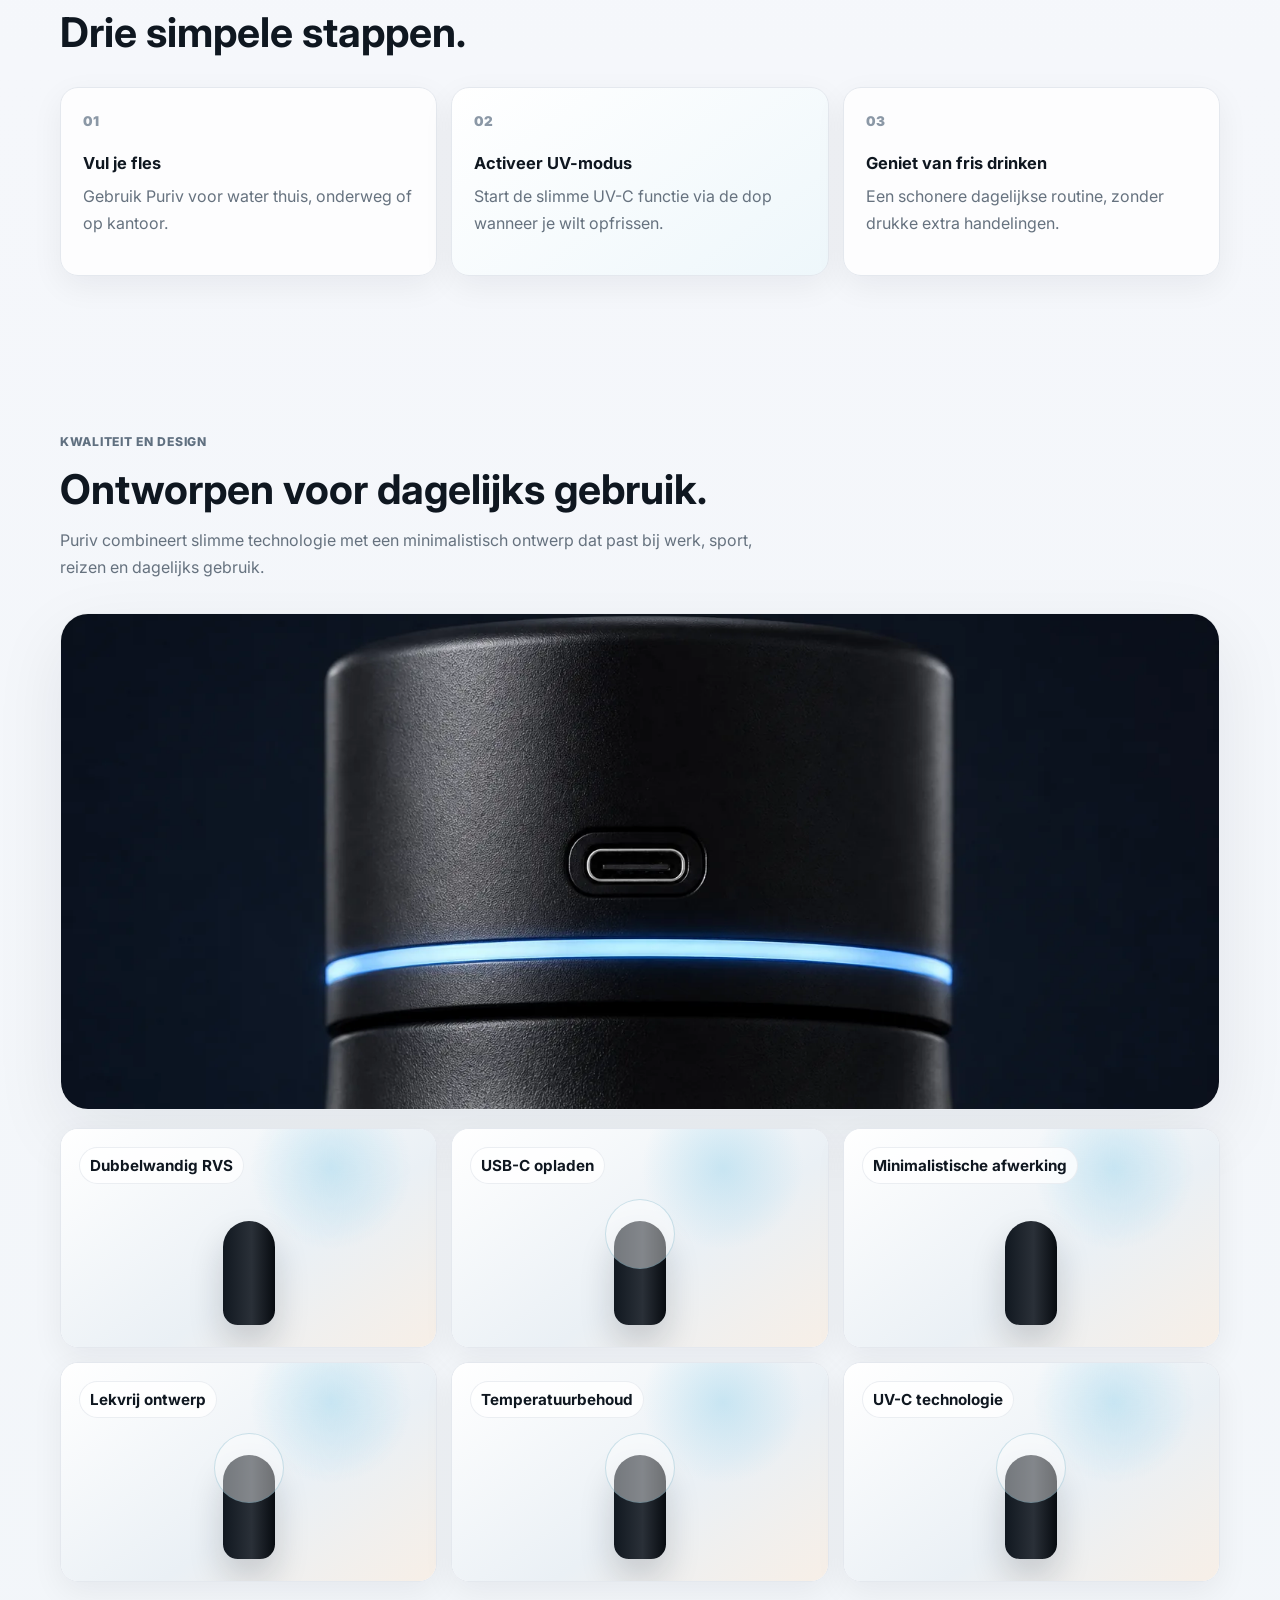
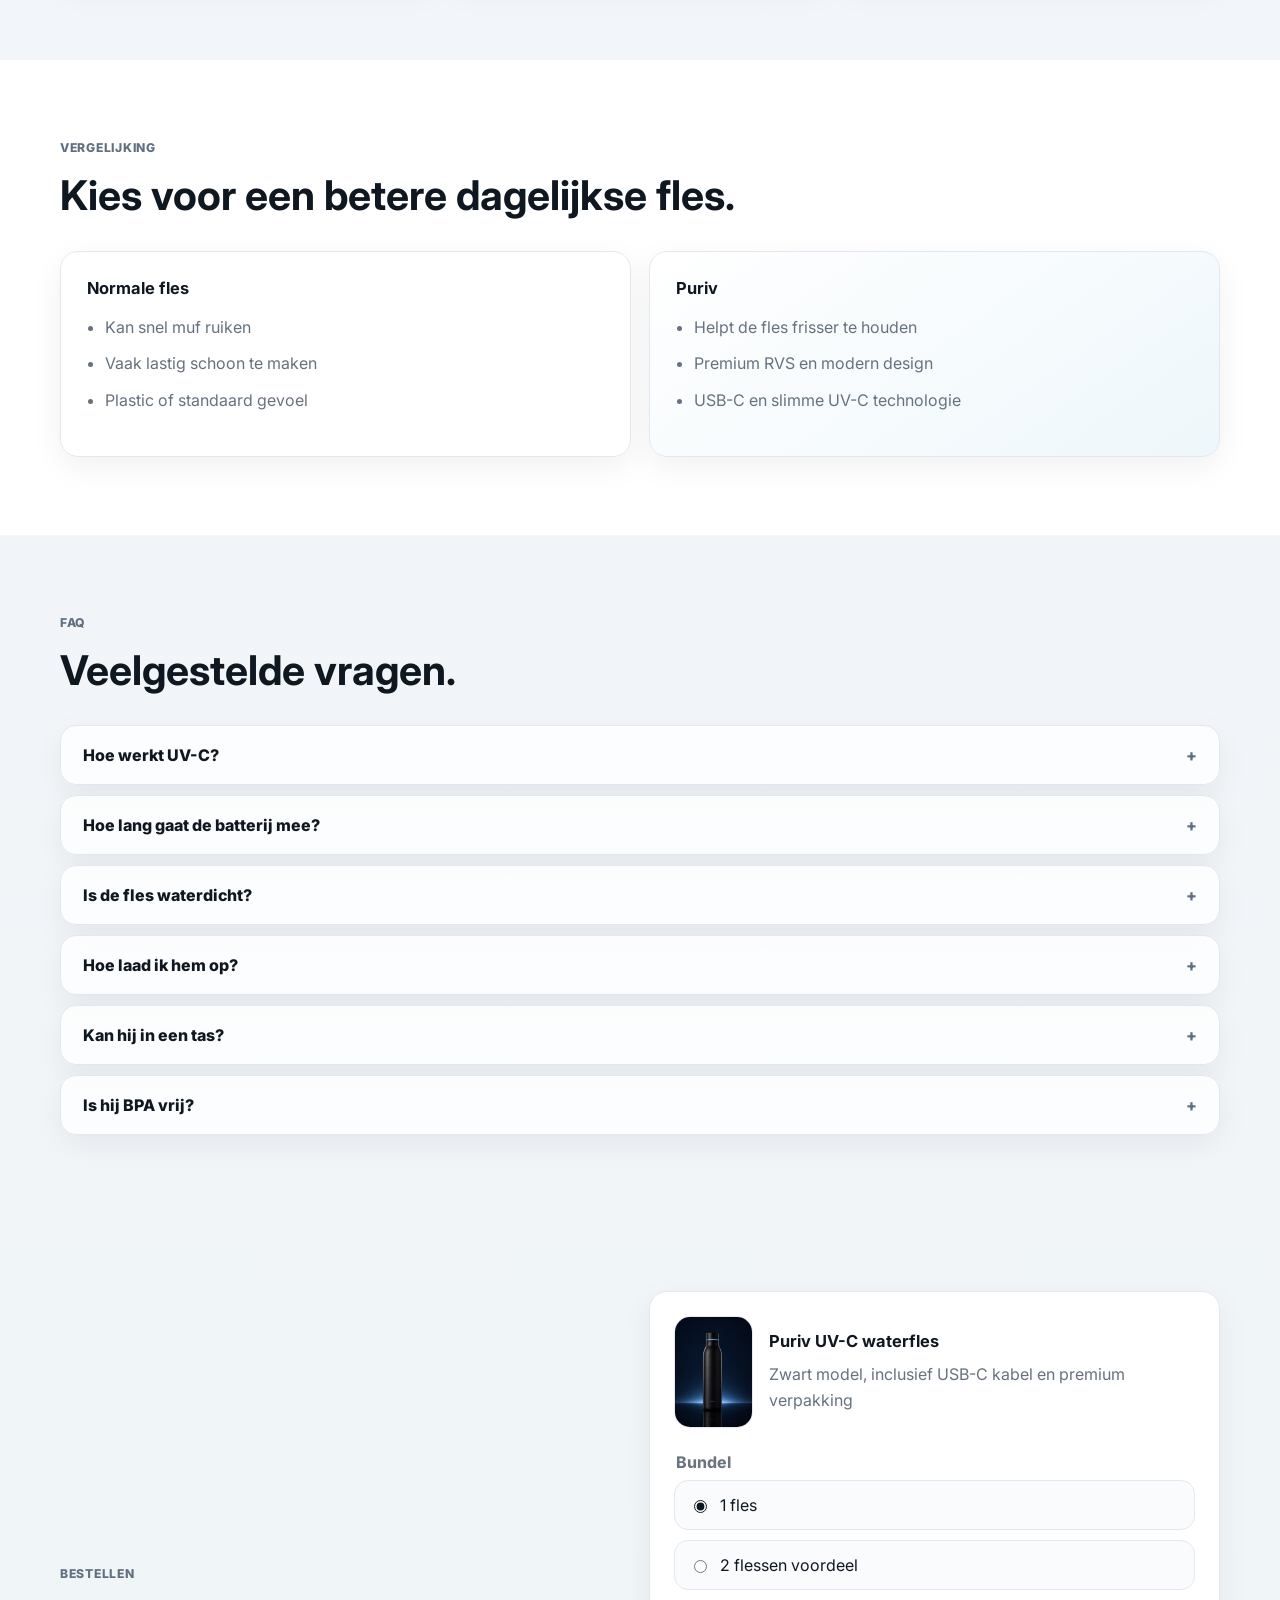
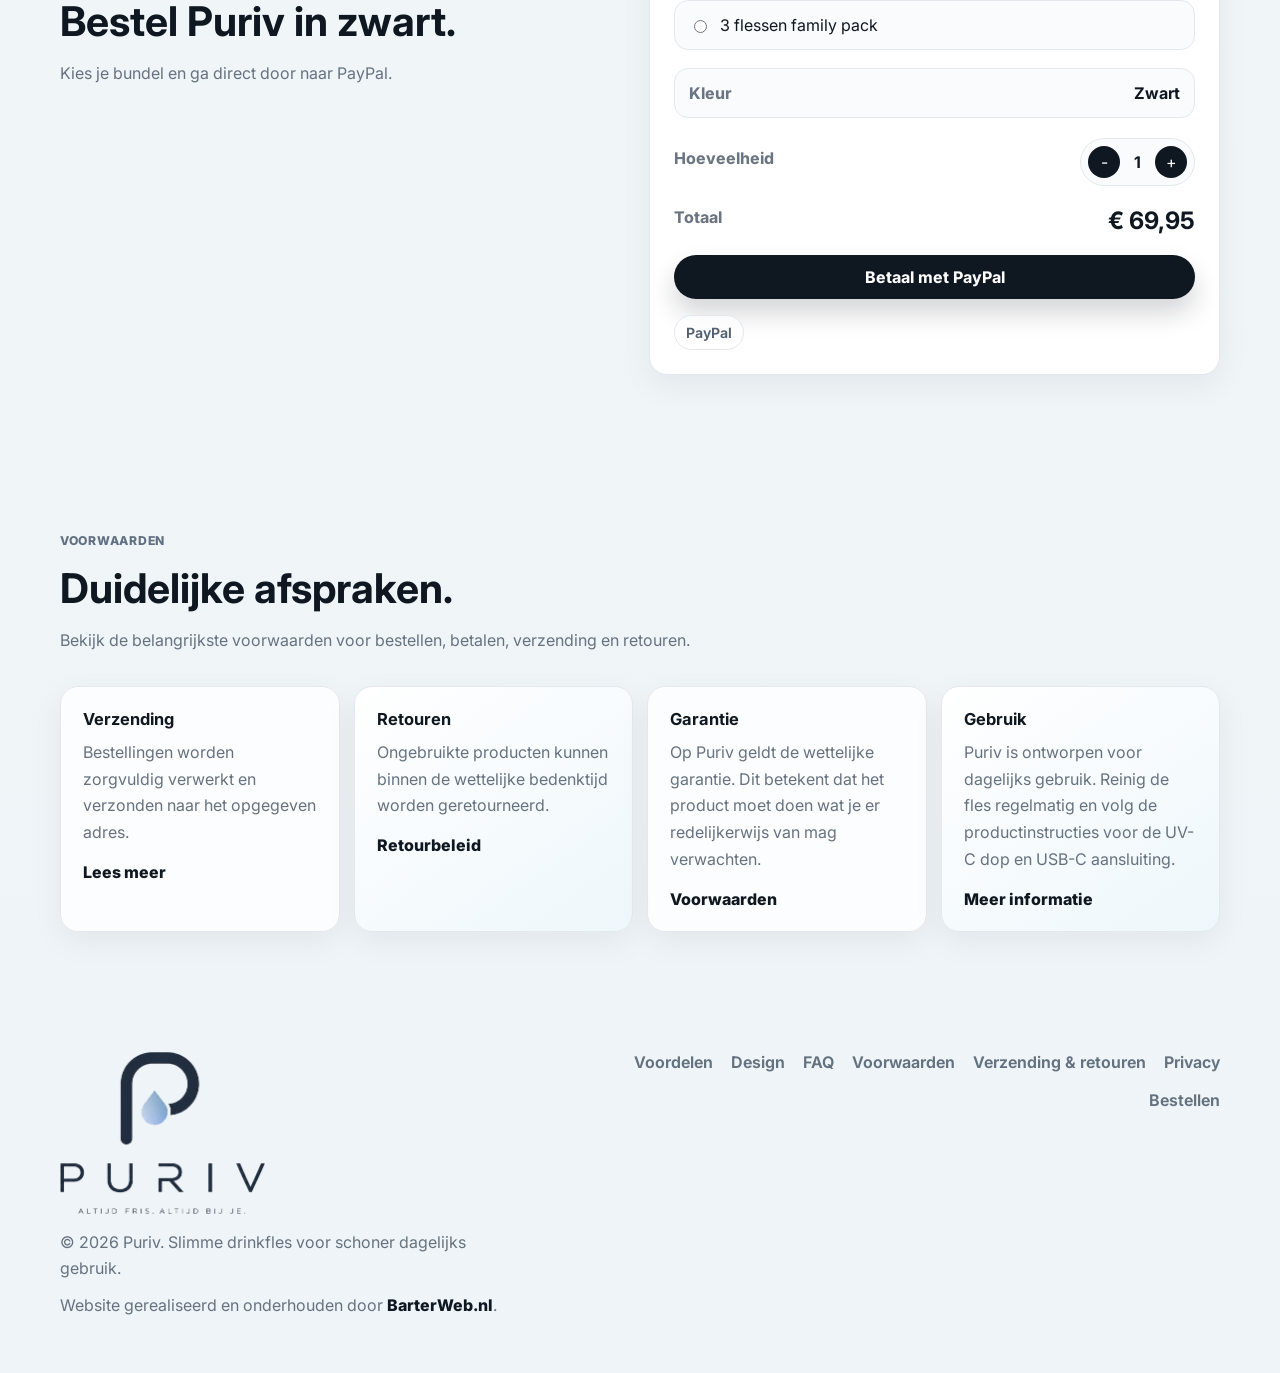
==== commit 8498fef3: "Finish storefront policies and PayPal flow" ====
--- a/index.html
+++ b/index.html
@@ -20,6 +20,8 @@
     />
     <meta property="og:type" content="website" />
     <meta property="og:image" content="https://dummyimage.com/1200x630/081120/8fdcff&text=Puriv" />
+    <link rel="icon" href="favicon.ico" sizes="any" />
+    <link rel="icon" type="image/png" href="assets/icons/favicon.png" />
     <link rel="preconnect" href="https://fonts.googleapis.com" />
     <link rel="preconnect" href="https://fonts.gstatic.com" crossorigin />
     <link
@@ -78,7 +80,7 @@
           </p>
           <div class="hero-actions">
             <a class="btn btn-primary" href="#bestellen">Bestel Nu</a>
-            <a class="btn btn-secondary" href="#demo">Bekijk Demo</a>
+            <a class="btn btn-secondary" href="#kwaliteit">Bekijk Details</a>
           </div>
           <div class="hero-notes">
             <span>USB-C</span>
@@ -207,25 +209,21 @@
           <h2>Past in je routine.</h2>
         </div>
         <div class="lifestyle-grid">
-          <article class="visual-block photo-block tall reveal">
+          <article class="visual-block photo-block wide tall reveal">
             <img src="assets/images/puriv-lifestyle-desk.webp" alt="Puriv op een moderne werkplek" loading="lazy" />
             <span class="visual-label">Werkdag</span>
           </article>
-          <article class="visual-block reveal">
-            <span class="visual-label">Kantoor</span>
-            <div class="visual-scene office"></div>
-          </article>
-          <article class="visual-block reveal">
-            <span class="visual-label">Auto</span>
-            <div class="visual-scene car"></div>
-          </article>
-          <article class="visual-block reveal">
-            <span class="visual-label">Reizen</span>
-            <div class="visual-scene travel-scene"></div>
-          </article>
-          <article class="visual-block wide reveal">
-            <span class="visual-label">Bureau setup</span>
-            <div class="visual-scene desk"></div>
+          <article class="lifestyle-card reveal">
+            <h3>Voor kantoor</h3>
+            <p>Past rustig naast laptop, notitieboek en dagelijkse essentials.</p>
+          </article>
+          <article class="lifestyle-card reveal">
+            <h3>Voor onderweg</h3>
+            <p>Lekvrij ontwerp voor tas, bekerhouder en reisroutine.</p>
+          </article>
+          <article class="lifestyle-card reveal">
+            <h3>Voor sport</h3>
+            <p>Helpt nare geurtjes verminderen na intensief dagelijks gebruik.</p>
           </article>
         </div>
       </section>
@@ -251,29 +249,6 @@
             <h3>Geniet van fris drinken</h3>
             <p>Een schonere dagelijkse routine, zonder drukke extra handelingen.</p>
           </article>
-        </div>
-      </section>
-
-      <section class="video-section soft-section" id="demo">
-        <div class="section-heading reveal">
-          <p class="eyebrow">Productfilm</p>
-          <h2>Laat de fles het werk doen.</h2>
-        </div>
-        <div class="video-layout">
-          <div class="phone-frame reveal">
-            <div class="phone-video">
-              <div class="play-button" aria-hidden="true"></div>
-              <span>9:16 demo video</span>
-            </div>
-          </div>
-          <div class="demo-copy reveal">
-            <h3>Ruimte voor een korte productvideo.</h3>
-            <p>
-              Gebruik hier een rustige verticale video waarin de dop, het materiaal en het opladen
-              helder worden getoond.
-            </p>
-            <a class="btn btn-secondary" href="#bestellen">Bekijk opties</a>
-          </div>
         </div>
       </section>
 
@@ -384,7 +359,7 @@
           <p class="eyebrow">Bestellen</p>
           <h2>Bestel Puriv in zwart.</h2>
           <p>
-            Kies je bundel en betaal veilig via PayPal.
+            Kies je bundel en ga direct door naar PayPal.
           </p>
         </div>
         <div class="checkout-card reveal">
@@ -435,26 +410,29 @@
           <p class="eyebrow">Voorwaarden</p>
           <h2>Duidelijke afspraken.</h2>
           <p>
-            Onderstaande informatie is bedoeld als nette webshopbasis. Vul de definitieve bedrijfs-,
-            betaal- en retourgegevens aan voordat Puriv live gaat.
+            Bekijk de belangrijkste voorwaarden voor bestellen, betalen, verzending en retouren.
           </p>
         </div>
         <div class="terms-grid">
           <article class="terms-card reveal">
             <h3>Verzending</h3>
-            <p>Bestellingen worden zorgvuldig verwerkt en verzonden naar het opgegeven adres. Levertijden worden bij checkout of orderbevestiging gecommuniceerd.</p>
+            <p>Bestellingen worden zorgvuldig verwerkt en verzonden naar het opgegeven adres.</p>
+            <a class="text-link" href="verzending-retouren.html">Lees meer</a>
           </article>
           <article class="terms-card reveal">
             <h3>Retouren</h3>
-            <p>Consumenten kunnen ongebruikte producten binnen de wettelijke bedenktijd retourneren, mits compleet, schoon en in originele staat.</p>
+            <p>Ongebruikte producten kunnen binnen de wettelijke bedenktijd worden geretourneerd.</p>
+            <a class="text-link" href="verzending-retouren.html">Retourbeleid</a>
           </article>
           <article class="terms-card reveal">
             <h3>Garantie</h3>
             <p>Op Puriv geldt de wettelijke garantie. Dit betekent dat het product moet doen wat je er redelijkerwijs van mag verwachten.</p>
+            <a class="text-link" href="algemene-voorwaarden.html">Voorwaarden</a>
           </article>
           <article class="terms-card reveal">
             <h3>Gebruik</h3>
             <p>Puriv is ontworpen voor dagelijks gebruik. Reinig de fles regelmatig en volg de productinstructies voor de UV-C dop en USB-C aansluiting.</p>
+            <a class="text-link" href="algemene-voorwaarden.html">Meer informatie</a>
           </article>
         </div>
       </section>
@@ -472,7 +450,9 @@
         <a href="#voordelen">Voordelen</a>
         <a href="#kwaliteit">Design</a>
         <a href="#faq">FAQ</a>
-        <a href="#voorwaarden">Voorwaarden</a>
+        <a href="algemene-voorwaarden.html">Voorwaarden</a>
+        <a href="verzending-retouren.html">Verzending & retouren</a>
+        <a href="privacy.html">Privacy</a>
         <a href="#bestellen">Bestellen</a>
       </div>
     </footer>
--- a/style.css
+++ b/style.css
@@ -452,7 +452,6 @@
 
 .split-grid,
 .compare-grid,
-.video-layout,
 .checkout {
   display: grid;
   grid-template-columns: repeat(2, minmax(0, 1fr));
@@ -468,7 +467,7 @@
 .ready-card,
 .step,
 .visual-block,
-.calm-notice,
+.lifestyle-card,
 .terms-card {
   border: 1px solid var(--line);
   border-radius: var(--radius);
@@ -530,8 +529,8 @@
 
 .lifestyle-grid {
   display: grid;
-  grid-template-columns: repeat(4, 1fr);
-  grid-auto-rows: 220px;
+  grid-template-columns: 1.35fr 1fr 1fr;
+  grid-auto-rows: 210px;
   gap: 14px;
 }
 
@@ -569,6 +568,20 @@
 
 .visual-block.wide {
   grid-column: span 2;
+}
+
+.lifestyle-card {
+  display: flex;
+  flex-direction: column;
+  justify-content: flex-end;
+  padding: 22px;
+  background:
+    radial-gradient(circle at 84% 14%, rgba(124, 201, 232, 0.18), transparent 34%),
+    #fff;
+}
+
+.lifestyle-card p {
+  margin-bottom: 0;
 }
 
 .visual-label {
@@ -584,7 +597,6 @@
   font-weight: 750;
 }
 
-.visual-scene,
 .detail-render {
   position: absolute;
   inset: 0;
@@ -593,7 +605,6 @@
     linear-gradient(145deg, #ffffff, #eaf0f5 60%, #f7efe7);
 }
 
-.visual-scene::after,
 .detail-render::after {
   content: "";
   position: absolute;
@@ -607,41 +618,6 @@
   box-shadow: 0 18px 34px rgba(15, 23, 32, 0.18);
 }
 
-.office::before,
-.desk::before,
-.car::before,
-.travel-scene::before {
-  content: "";
-  position: absolute;
-  border: 1px solid #dfe5eb;
-  background: rgba(255, 255, 255, 0.7);
-}
-
-.office::before,
-.desk::before {
-  left: 24px;
-  bottom: 25px;
-  width: 74%;
-  height: 18px;
-  border-radius: 8px;
-}
-
-.car::before {
-  left: 24px;
-  bottom: 34px;
-  width: 118px;
-  height: 50px;
-  border-radius: 18px;
-}
-
-.travel-scene::before {
-  right: 22px;
-  bottom: 24px;
-  width: 86px;
-  height: 82px;
-  border-radius: 16px;
-}
-
 .step-grid {
   grid-template-columns: repeat(3, 1fr);
 }
@@ -656,44 +632,6 @@
   color: #8b98a6;
   font-size: 0.84rem;
   font-weight: 900;
-}
-
-.phone-frame {
-  justify-self: center;
-  width: min(300px, 100%);
-  padding: 10px;
-  border: 1px solid var(--line);
-  border-radius: 32px;
-  background: #f8fafc;
-  box-shadow: var(--shadow);
-}
-
-.phone-video {
-  display: grid;
-  place-items: center;
-  aspect-ratio: 9 / 16;
-  border-radius: 24px;
-  background:
-    linear-gradient(180deg, rgba(15, 23, 32, 0.08), rgba(15, 23, 32, 0.48)),
-    url("assets/images/puriv-hero.webp") center / cover;
-}
-
-.play-button {
-  width: 58px;
-  height: 58px;
-  border-radius: 50%;
-  background: rgba(255, 255, 255, 0.92);
-  clip-path: polygon(32% 22%, 32% 78%, 80% 50%);
-}
-
-.phone-video span {
-  color: #fff;
-  font-weight: 700;
-}
-
-.demo-copy {
-  align-self: center;
-  max-width: 500px;
 }
 
 .quality-grid {
@@ -792,11 +730,6 @@
   margin-top: 10px;
 }
 
-.calm-notice {
-  padding: 38px;
-  background: #fff;
-}
-
 .checkout {
   align-items: center;
 }
@@ -925,6 +858,13 @@
   margin-bottom: 0;
 }
 
+.text-link {
+  display: inline-flex;
+  margin-top: 16px;
+  color: var(--ink);
+  font-weight: 800;
+}
+
 .footer {
   display: flex;
   align-items: flex-start;
@@ -966,6 +906,59 @@
   flex-wrap: wrap;
   gap: 18px;
   font-weight: 650;
+}
+
+.policy-hero {
+  padding: 72px 0 42px;
+}
+
+.policy-layout {
+  display: grid;
+  grid-template-columns: 0.32fr 0.68fr;
+  gap: 24px;
+  align-items: start;
+}
+
+.policy-nav,
+.policy-content {
+  border: 1px solid var(--line);
+  border-radius: var(--radius);
+  background: rgba(255, 255, 255, 0.84);
+  box-shadow: var(--soft-shadow);
+}
+
+.policy-nav {
+  position: sticky;
+  top: 90px;
+  display: grid;
+  gap: 6px;
+  padding: 14px;
+}
+
+.policy-nav a {
+  padding: 11px 12px;
+  border-radius: 12px;
+  color: #52606f;
+  font-weight: 700;
+}
+
+.policy-nav a:hover,
+.policy-nav a.active {
+  color: var(--ink);
+  background: #eef7fb;
+}
+
+.policy-content {
+  padding: 30px;
+}
+
+.policy-content h2 {
+  margin-top: 30px;
+  font-size: 1.5rem;
+}
+
+.policy-content h2:first-child {
+  margin-top: 0;
 }
 
 .reveal {
@@ -1028,7 +1021,6 @@
   .hero,
   .split-grid,
   .compare-grid,
-  .video-layout,
   .checkout {
     grid-template-columns: 1fr;
   }
@@ -1056,8 +1048,13 @@
     grid-template-columns: repeat(2, 1fr);
   }
 
-  .lifestyle-grid {
-    grid-template-columns: repeat(2, 1fr);
+  .lifestyle-grid,
+  .policy-layout {
+    grid-template-columns: 1fr;
+  }
+
+  .policy-nav {
+    position: static;
   }
 }
 
@@ -1140,7 +1137,6 @@
   .panel,
   .feature-card,
   .checkout-card,
-  .calm-notice,
   .terms-card {
     padding: 20px;
   }
